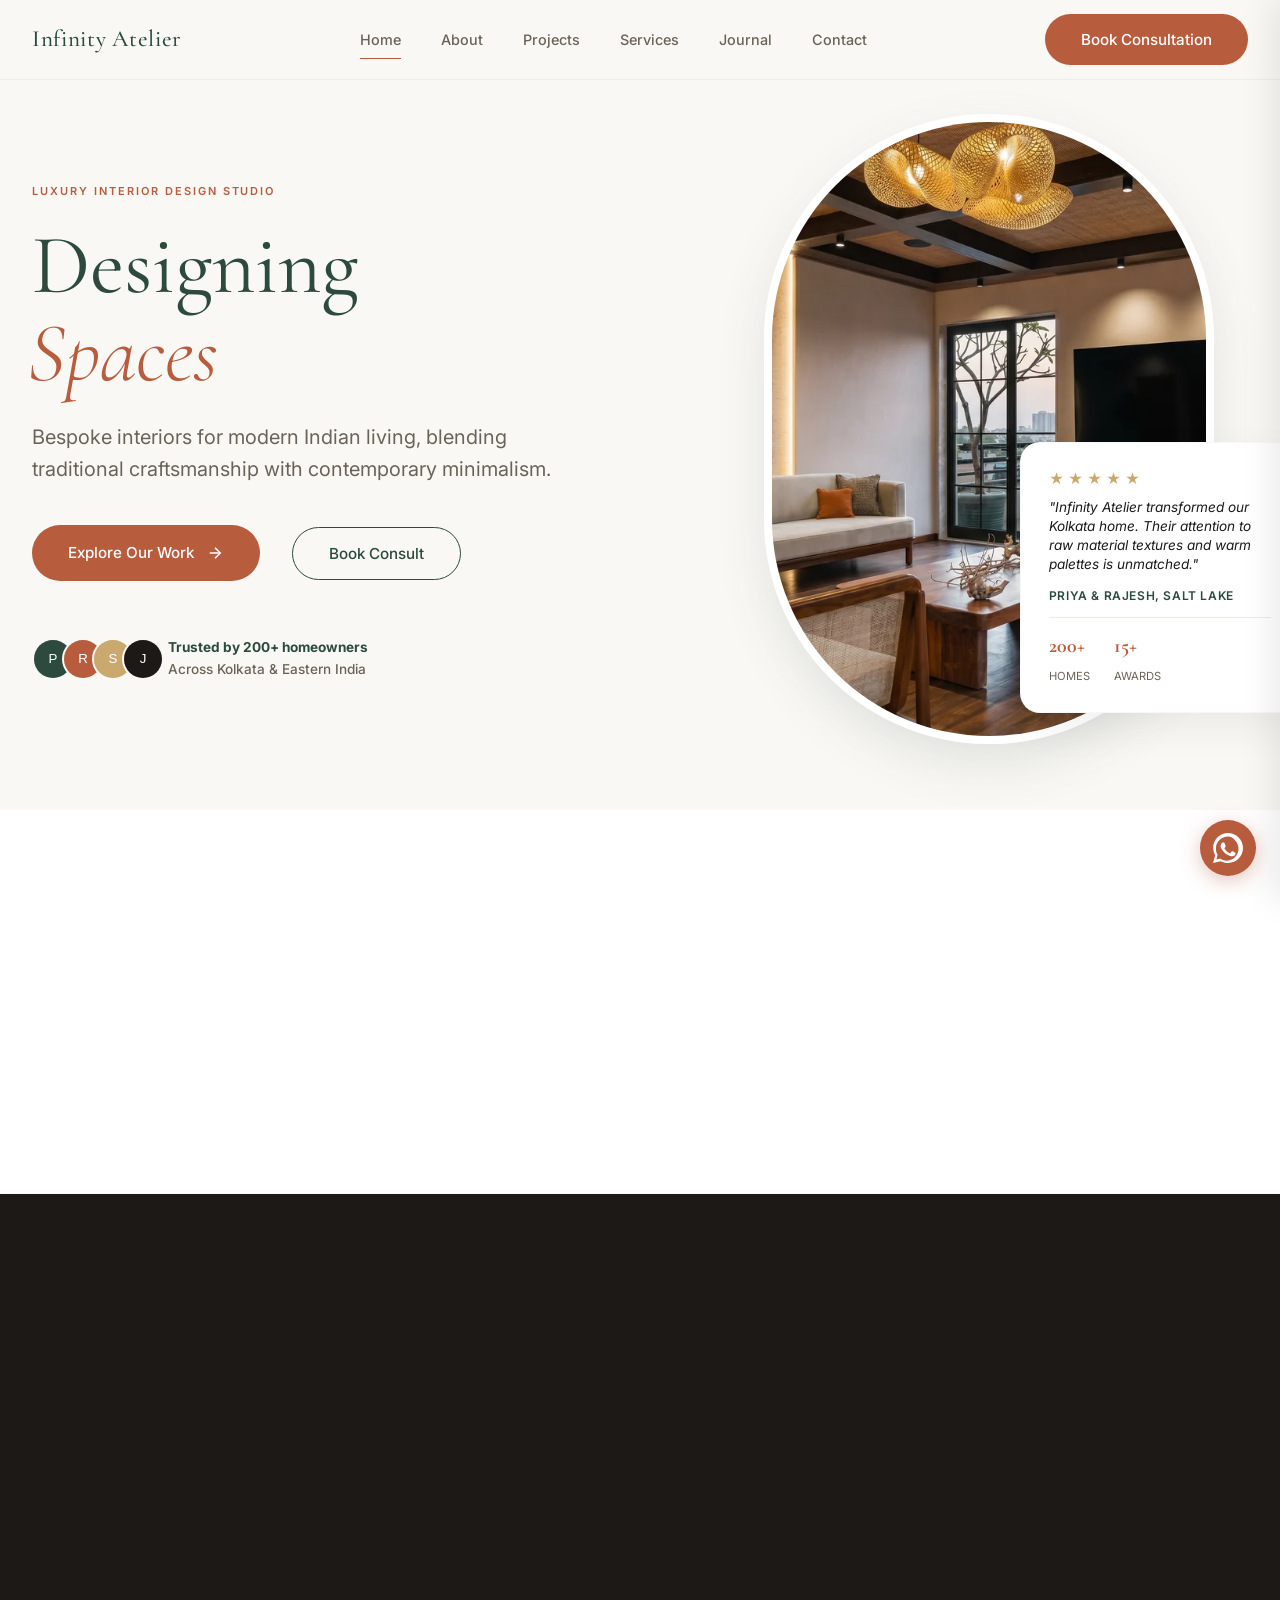
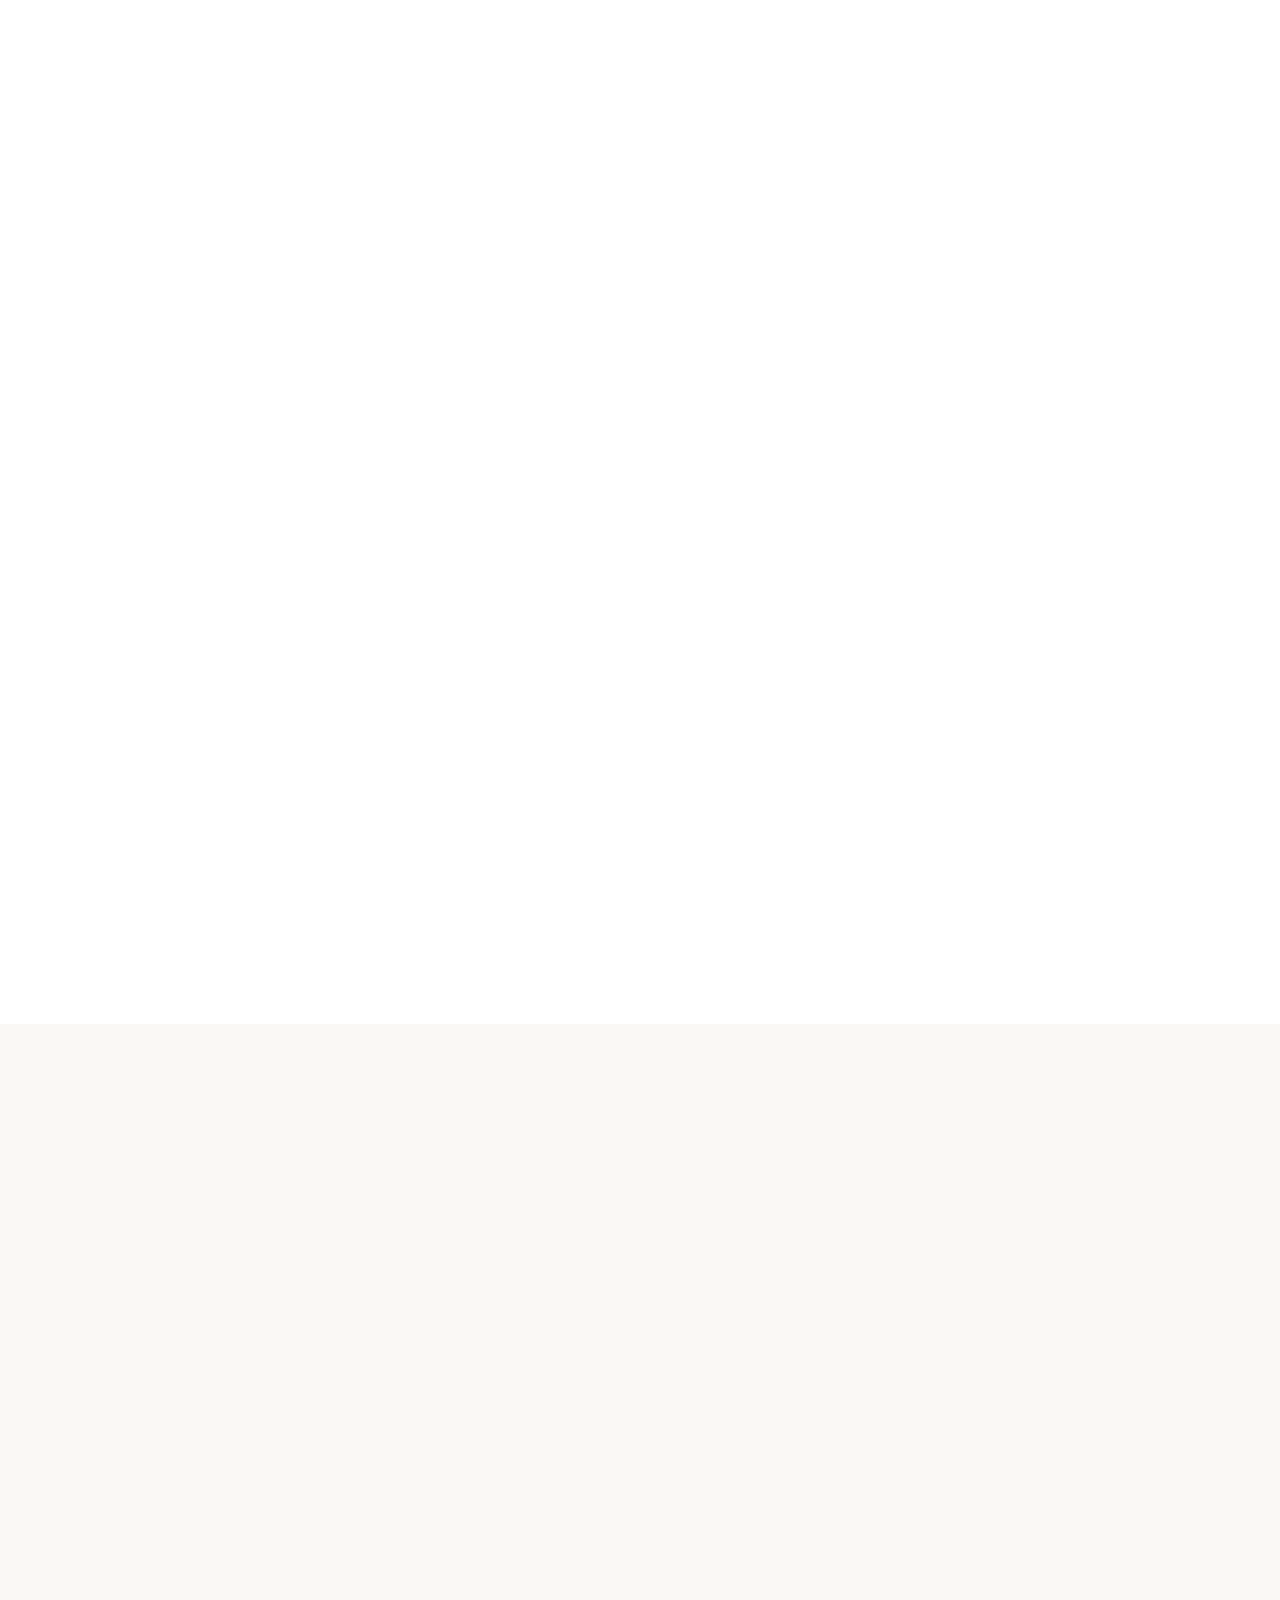
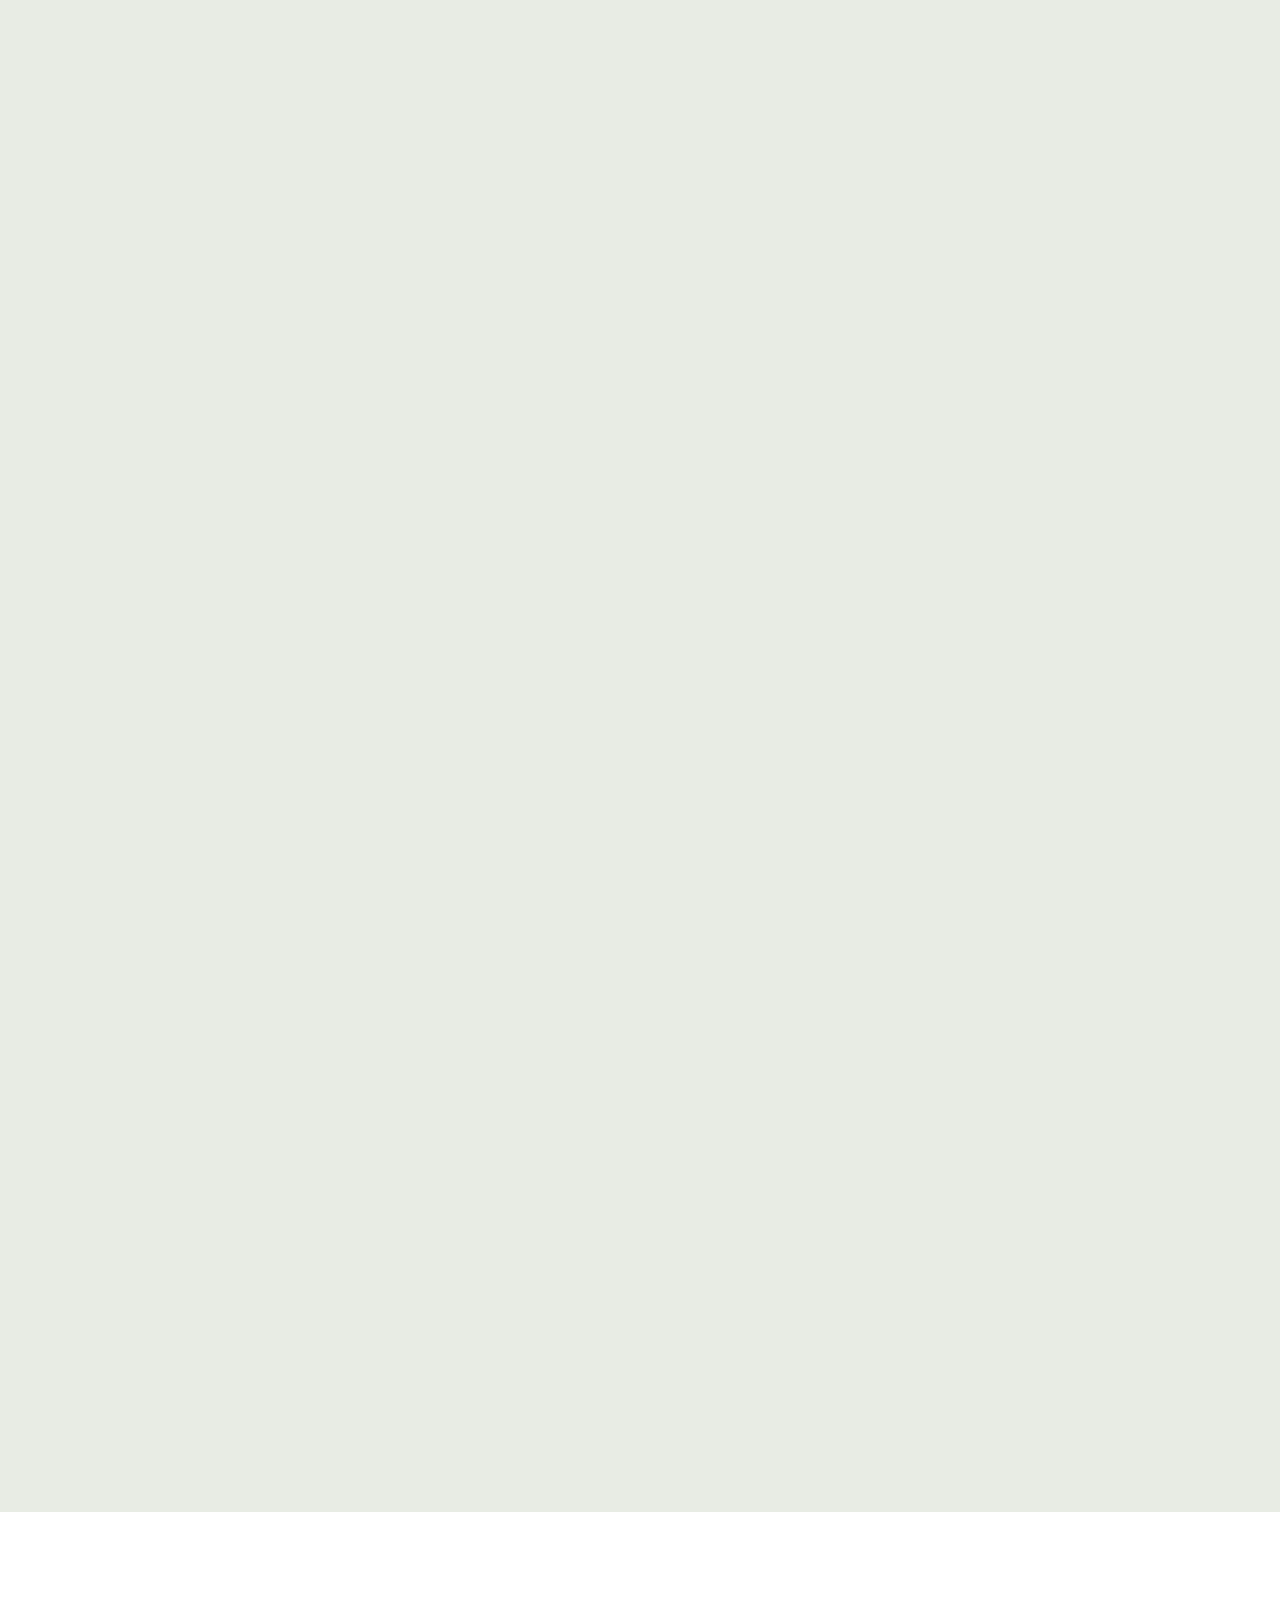
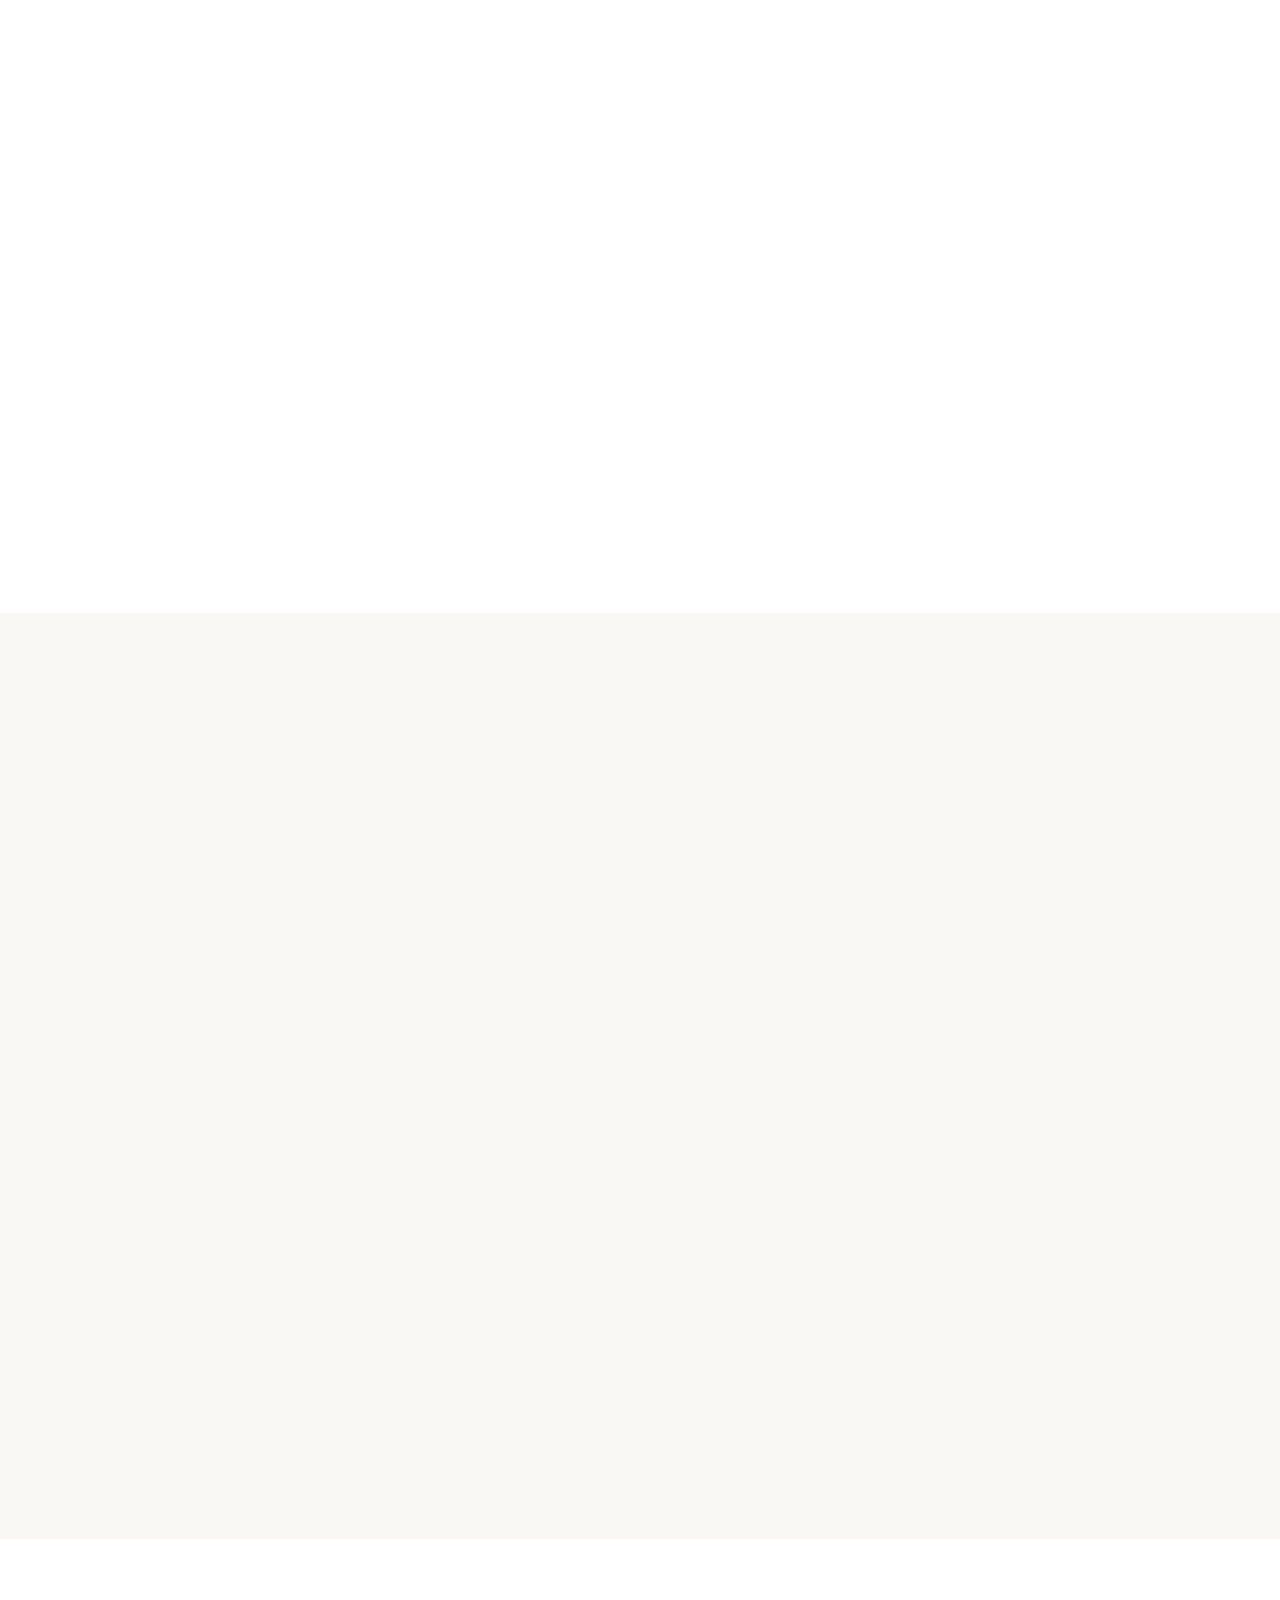
==== index.html @ 36e01342 "feat: premium layout updates, before-after concrete shell transition, 2x2 mobile timeline grid, mobi" ====
<!DOCTYPE html>
<html lang="en">
<head>
    <meta charset="UTF-8">
    <meta name="viewport" content="width=device-width, initial-scale=1.0">
    <title>Infinity Atelier | Luxury Interior Design Studio Kolkata</title>
    
    <!-- SEO Meta Tags -->
    <meta name="description" content="Infinity Atelier is a premium luxury interior design studio in Kolkata, India. Founded by Jyoti A Nahata. Featured in Architectural Digest and Elle Decor.">
    <meta name="keywords" content="Interior Design Kolkata, Luxury Interiors India, Jyoti A Nahata, Japandi Home, Bespoke Furniture, Architectural Digest India">
    <meta name="author" content="Infinity Atelier">
    
    <!-- Open Graph / Social Media -->
    <meta property="og:type" content="website">
    <meta property="og:title" content="Infinity Atelier | Luxury Interior Design Studio Kolkata">
    <meta property="og:description" content="Designing spaces that tell your story. Blending traditional Indian warmth with modern minimalism.">
    
    <!-- Favicon -->
    <link rel="icon" type="image/png" href="data:image/svg+xml,<svg xmlns=%22http://www.w3.org/2000/svg%22 viewBox=%220 0 100 100%22><text y=%22.9em%22 font-size=%2290%22 font-family=%22serif%22 fill=%22%232D4A3E%22>∞</text></svg>">
    
    <!-- Preconnect to Fonts CDN -->
    <link rel="preconnect" href="https://fonts.googleapis.com" crossorigin>
    <link rel="preconnect" href="https://fonts.gstatic.com" crossorigin>
    
    <!-- Preload critical Hero Image for Page Speed (FCP < 1.5s) -->
    <link rel="preload" href="assets/projects/modern-living/project_12_1200.webp" as="image" imagesrcset="assets/projects/modern-living/project_12_400.webp 400w, assets/projects/modern-living/project_12_800.webp 800w, assets/projects/modern-living/project_12_1200.webp 1200w" imagesizes="(max-width: 1024px) 100vw, 45vw">

    <!-- CSS Stylesheet -->
    <link rel="stylesheet" href="css/style.css">
</head>
<body>

    <!-- 1. NAVIGATION -->
    <header class="header" id="header">
        <div class="container">
            <a href="#" class="logo" id="logo-brand">Infinity Atelier</a>
            
            <nav class="nav-links" id="desktop-nav">
                <a href="#header" class="nav-link active">Home</a>
                <a href="#about" class="nav-link">About</a>
                <a href="#library" class="nav-link">Projects</a>
                <a href="#services" class="nav-link">Services</a>
                <a href="#journal" class="nav-link">Journal</a>
                <a href="#contact" class="nav-link">Contact</a>
            </nav>
            
            <div class="header-cta">
                <button class="btn btn-primary book-consultation-trigger" id="nav-btn-consult">Book Consultation</button>
                <div class="nav-toggle" id="nav-drawer-toggle" aria-label="Toggle Navigation">
                    <svg width="24" height="24" viewBox="0 0 24 24" fill="none" stroke="currentColor" stroke-width="2"><line x1="3" y1="12" x2="21" y2="12"></line><line x1="3" y1="6" x2="21" y2="6"></line><line x1="3" y1="18" x2="21" y2="18"></line></svg>
                </div>
            </div>
        </div>
    </header>

    <!-- Mobile Navigation Drawer -->
    <div class="mobile-drawer-overlay" id="mobile-overlay"></div>
    <div class="mobile-nav-drawer" id="mobile-drawer">
        <div class="mobile-drawer-close" id="mobile-drawer-close">
            <svg width="24" height="24" viewBox="0 0 24 24" fill="none" stroke="currentColor" stroke-width="2"><line x1="18" y1="6" x2="6" y2="18"></line><line x1="6" y1="6" x2="18" y2="18"></line></svg>
        </div>
        <nav class="mobile-nav-links">
            <a href="#header" class="mobile-nav-link active">Home</a>
            <a href="#about" class="mobile-nav-link">About</a>
            <a href="#library" class="mobile-nav-link">Projects</a>
            <a href="#services" class="mobile-nav-link">Services</a>
            <a href="#journal" class="mobile-nav-link">Journal</a>
            <a href="#contact" class="mobile-nav-link">Contact</a>
        </nav>
        <button class="btn btn-primary book-consultation-trigger" id="mobile-drawer-consult" style="margin-top: auto;">Book Consultation</button>
    </div>

    <!-- 2. HERO SECTION -->
    <section class="hero" id="hero">
        <div class="container">
            <div class="hero-left will-animate">
                <span class="section-label">LUXURY INTERIOR DESIGN STUDIO</span>
                <h1 class="hero-title" id="hero-main-title">
                    Designing <br>
                    <span class="italic-title">Spaces</span>
                </h1>
                <p class="hero-subtitle">Bespoke interiors for modern Indian living, blending traditional craftsmanship with contemporary minimalism.</p>
                <div class="hero-actions">
                    <a href="#library" class="btn btn-primary" id="hero-cta-explore">
                        Explore Our Work
                        <svg width="18" height="18" viewBox="0 0 24 24" fill="none" stroke="currentColor" stroke-width="2"><line x1="5" y1="12" x2="19" y2="12"></line><polyline points="12 5 19 12 12 19"></polyline></svg>
                    </a>
                    <button class="btn btn-secondary book-consultation-trigger" id="hero-cta-consult">Book Consult</button>
                </div>
                <div class="hero-trust">
                    <div class="trust-avatars">
                        <div class="trust-avatar"><img src="data:image/svg+xml,<svg xmlns=%22http://www.w3.org/2000/svg%22 width=%2240%22 height=%2240%22><rect width=%22100%25%22 height=%22100%25%22 fill=%22%232D4A3E%22/><text x=%2250%25%22 y=%2250%25%22 font-family=%22sans-serif%22 font-size=%2214%22 fill=%22white%22 dominant-baseline=%22middle%22 text-anchor=%22middle%22>P</text></svg>" alt="Client Avatar 1"></div>
                        <div class="trust-avatar"><img src="data:image/svg+xml,<svg xmlns=%22http://www.w3.org/2000/svg%22 width=%2240%22 height=%2240%22><rect width=%22100%25%22 height=%22100%25%22 fill=%22%23B85C3E%22/><text x=%2250%25%22 y=%2250%25%22 font-family=%22sans-serif%22 font-size=%2214%22 fill=%22white%22 dominant-baseline=%22middle%22 text-anchor=%22middle%22>R</text></svg>" alt="Client Avatar 2"></div>
                        <div class="trust-avatar"><img src="data:image/svg+xml,<svg xmlns=%22http://www.w3.org/2000/svg%22 width=%2240%22 height=%2240%22><rect width=%22100%25%22 height=%22100%25%22 fill=%22%23C9A96E%22/><text x=%2250%25%22 y=%2250%25%22 font-family=%22sans-serif%22 font-size=%2214%22 fill=%22white%22 dominant-baseline=%22middle%22 text-anchor=%22middle%22>S</text></svg>" alt="Client Avatar 3"></div>
                        <div class="trust-avatar"><img src="data:image/svg+xml,<svg xmlns=%22http://www.w3.org/2000/svg%22 width=%2240%22 height=%2240%22><rect width=%22100%25%22 height=%22100%25%22 fill=%22%231C1917%22/><text x=%2250%25%22 y=%2250%25%22 font-family=%22sans-serif%22 font-size=%2214%22 fill=%22white%22 dominant-baseline=%22middle%22 text-anchor=%22middle%22>J</text></svg>" alt="Client Avatar 4"></div>
                    </div>
                    <div class="trust-text">
                        <strong>Trusted by 200+ homeowners</strong>
                        <span>Across Kolkata & Eastern India</span>
                    </div>
                </div>
            </div>
            
            <div class="hero-right will-animate delay-2">
                <div class="hero-image-wrapper">
                    <!-- Preloaded optimized main image of project 12 -->
                    <img src="assets/projects/modern-living/project_12_1200.webp" 
                         srcset="assets/projects/modern-living/project_12_400.webp 400w, assets/projects/modern-living/project_12_800.webp 800w, assets/projects/modern-living/project_12_1200.webp 1200w" 
                         sizes="(max-width: 1024px) 100vw, 45vw"
                         alt="Infinity Atelier Warm Terracotta Living Room Lounge Design">
                </div>
                
                <!-- Floating Testimonial Card -->
                <div class="hero-float-card">
                    <div class="float-rating">★ ★ ★ ★ ★</div>
                    <p class="float-quote">"Infinity Atelier transformed our Kolkata home. Their attention to raw material textures and warm palettes is unmatched."</p>
                    <div class="float-client">Priya & Rajesh, Salt Lake</div>
                    <div class="float-stats">
                        <div class="float-stat-item">
                            <strong>200+</strong>
                            <span>Homes</span>
                        </div>
                        <div class="float-stat-item">
                            <strong>15+</strong>
                            <span>Awards</span>
                        </div>
                    </div>
                </div>
            </div>
        </div>
    </section>

    <!-- 3. FEATURED IN LOGO BAR -->
    <section class="featured-bar content-lazy-load" id="featured-bar">
        <div class="container will-animate">
            <span class="featured-text">As Featured In</span>
            <div class="featured-logos">
                <div class="featured-logo" id="logo-ad">Architectural <span class="serif-bold">Digest</span> India</div>
                <div class="featured-logo" id="logo-elle">ELLE <span class="serif-bold">Decor</span></div>
                <div class="featured-logo" id="logo-good">GoodHomes <span class="serif-bold">India</span></div>
            </div>
        </div>
    </section>

    <!-- 4. STATS BAND (Dark Section) -->
    <section class="stats-band content-lazy-load" id="stats">
        <div class="container">
            <div class="stats-grid">
                <div class="stat-item will-animate">
                    <div class="stat-number" data-target="200" data-suffix="+">0</div>
                    <div class="stat-label">Projects Completed</div>
                </div>
                <div class="stat-item will-animate delay-1">
                    <div class="stat-number" data-target="8" data-suffix="+">0</div>
                    <div class="stat-label">Years of Craft</div>
                </div>
                <div class="stat-item will-animate delay-2">
                    <div class="stat-number" data-target="100" data-suffix="%">0</div>
                    <div class="stat-label">Client Satisfaction</div>
                </div>
                <div class="stat-item will-animate delay-3">
                    <div class="stat-number" data-target="15" data-suffix="+">0</div>
                    <div class="stat-label">Design Awards</div>
                </div>
            </div>
            <div class="stats-script">Let's create something beautiful</div>
        </div>
    </section>

    <!-- 5. ABOUT SECTION -->
    <section class="about content-lazy-load" id="about">
        <div class="container">
            <div class="about-left will-animate">
                <span class="section-label">ABOUT THE STUDIO</span>
                <h2 class="about-title">Where Indian Craftsmanship Meets Modern Design</h2>
                <div class="about-body">
                    <p>Founded by lead designer <strong>Jyoti A Nahata</strong> in Kolkata, <strong>Infinity Atelier</strong> is an editorial-class luxury interior design studio. We cultivate warm, modern environments that prioritize bespoke detail, tactile material palettes, and architectural order.</p>
                    <p>Recognized by <em>Architectural Digest India</em> and <em>Elle Decor</em>, our philosophy is anchored in collaborating with traditional Indian artisans to integrate custom masonry, woven cane details, and tailored timber joinery into minimal contemporary envelopes.</p>
                </div>
                <button class="btn btn-secondary book-consultation-trigger" style="margin-top: 1.5rem;" id="about-cta-story">Discover Our Story</button>
            </div>
            <div class="about-right will-animate delay-2">
                <div class="about-img-wrapper">
                    <!-- Photo of founder/work area - using project_15 desk -->
                    <img class="lazy" src="[data-uri]"
                         data-src="assets/projects/modern-living/project_15_800.webp"
                         data-srcset="assets/projects/modern-living/project_15_400.webp 400w, assets/projects/modern-living/project_15_800.webp 800w"
                         sizes="(max-width: 640px) 100vw, 440px"
                         alt="Founder Jyoti A Nahata Creative Studio Workspace Desk Setup" loading="lazy">
                </div>
            </div>
        </div>
    </section>

    <!-- 6. SERVICES SECTION -->
    <section class="services content-lazy-load" id="services">
        <div class="container">
            <div style="text-align: center; margin-bottom: 4rem;">
                <span class="section-label">WHAT WE DO</span>
                <h2 class="section-title">Services Tailored to Your Space</h2>
            </div>
            
            <div class="services-grid">
                <!-- Service 1 -->
                <div class="service-card will-animate">
                    <div class="service-icon">
                        <svg viewBox="0 0 24 24"><path d="M3 9l9-7 9 7v11a2 2 0 0 1-2 2H5a2 2 0 0 1-2-2z"></path><polyline points="9 22 9 12 15 12 15 22"></polyline></svg>
                    </div>
                    <h3>Residential Interiors</h3>
                    <p>Bespoke home designs built around your family's narratives. From luxury apartments to grand heritage estates, we deliver custom living layouts, storage, and material integration.</p>
                </div>
                
                <!-- Service 2 -->
                <div class="service-card will-animate delay-1">
                    <div class="service-icon">
                        <svg viewBox="0 0 24 24"><rect x="2" y="7" width="20" height="14" rx="2" ry="2"></rect><path d="M16 21V5a2 2 0 0 0-2-2h-4a2 2 0 0 0-2 2v16"></path></svg>
                    </div>
                    <h3>Commercial Spaces</h3>
                    <p>Elevating corporate offices, boutique retail outlets, and hospitality hotspots with spatial efficiency and striking corporate identity branding that drives traffic and encourages productivity.</p>
                </div>
                
                <!-- Service 3 -->
                <div class="service-card will-animate">
                    <div class="service-icon">
                        <svg viewBox="0 0 24 24"><path d="M20 21v-2a4 4 0 0 0-4-4H8a4 4 0 0 0-4 4v2"></path><circle cx="12" cy="7" r="4"></circle></svg>
                    </div>
                    <h3>Furniture Design</h3>
                    <p>Custom standalone pieces designed in-house and built by master woodworkers in India. Utilizing exotic hardwoods, cast metals, marble inlays, and customized woven structures.</p>
                </div>
                
                <!-- Service 4 -->
                <div class="service-card will-animate delay-1">
                    <div class="service-icon">
                        <svg viewBox="0 0 24 24"><circle cx="12" cy="12" r="10"></circle><polyline points="12 6 12 12 16 14"></polyline></svg>
                    </div>
                    <h3>Project Management</h3>
                    <p>Seamless execution and end-to-end site oversight. We coordinate with engineers, lighting technicians, carpenters, and material vendors to bring blueprints to life with absolute precision.</p>
                </div>
            </div>
        </div>
    </section>

    <!-- 7. SCROLLABLE LIBRARY (The Star Section) -->
    <section class="library content-lazy-load" id="library">
        <div class="container">
            <div class="library-header">
                <div>
                    <span class="section-label">OUR WORK</span>
                    <h2 class="section-title">Spaces <span class="highlight">We've Designed</span></h2>
                    <p class="section-subtitle">Thoughtfully crafted interiors for modern Indian living.</p>
                </div>
            </div>
            
            <!-- CAROUSEL 1: MODERN LIVING -->
            <div class="carousel-container" id="carousel-modern-living">
                <div class="carousel-title-band">
                    <h3>Modern Living</h3>
                    <div class="carousel-line"></div>
                    <div class="library-nav">
                        <button class="carousel-btn prev-btn" aria-label="Scroll Left"><svg viewBox="0 0 24 24"><polyline points="15 18 9 12 15 6"></polyline></svg></button>
                        <button class="carousel-btn next-btn" aria-label="Scroll Right"><svg viewBox="0 0 24 24"><polyline points="9 18 15 12 9 6"></polyline></svg></button>
                    </div>
                </div>
                
                <div class="carousel-track">
                    <!-- Project 3 -->
                    <div class="carousel-card aspect-3-4">
                        <div class="carousel-img-wrapper blur-load" style="background-image: url('[data-uri]');">
                            <img src="assets/projects/modern-living/project_3_800.webp" 
                                 srcset="assets/projects/modern-living/project_3_400.webp 400w, assets/projects/modern-living/project_3_800.webp 800w, assets/projects/modern-living/project_3_1200.webp 1200w" 
                                 sizes="(max-width: 640px) 85vw, (max-width: 1024px) 45vw, 30vw"
                                 alt="Japandi Study Nook" loading="eager">
                        </div>
                        <div class="carousel-gradient"></div>
                        <div class="carousel-card-content">
                            <div class="card-icon"><svg viewBox="0 0 24 24"><path d="M12 20h9"></path><path d="M16.5 3.5a2.121 2.121 0 0 1 3 3L7 19l-4 1 1-4L16.5 3.5z"></path></svg></div>
                            <h4>Japandi Study</h4>
                            <p>An intimate reading corner emphasizing organic curves and wood.</p>
                            <a href="portfolio.html?project=3" class="view-project-link">View Project &rarr;</a>
                        </div>
                    </div>
                    
                    <!-- Project 4 -->
                    <div class="carousel-card aspect-3-4">
                        <div class="carousel-img-wrapper blur-load" style="background-image: url('[data-uri]');">
                            <img src="assets/projects/modern-living/project_4_800.webp" 
                                 srcset="assets/projects/modern-living/project_4_400.webp 400w, assets/projects/modern-living/project_4_800.webp 800w, assets/projects/modern-living/project_4_1200.webp 1200w" 
                                 sizes="(max-width: 640px) 85vw, (max-width: 1024px) 45vw, 30vw"
                                 alt="Modern Indian Living Room" loading="eager">
                        </div>
                        <div class="carousel-gradient"></div>
                        <div class="carousel-card-content">
                            <div class="card-icon"><svg viewBox="0 0 24 24"><path d="M3 9l9-7 9 7v11a2 2 0 0 1-2 2H5a2 2 0 0 1-2-2z"></path></svg></div>
                            <h4>Modern Indian Living</h4>
                            <p>An expansive room celebrating textured stone and leather.</p>
                            <a href="portfolio.html?project=4" class="view-project-link">View Project &rarr;</a>
                        </div>
                    </div>
                    
                    <!-- Project 5 -->
                    <div class="carousel-card aspect-3-4">
                        <div class="carousel-img-wrapper blur-load" style="background-image: url('[data-uri]');">
                            <img src="assets/projects/modern-living/project_5_800.webp" 
                                 srcset="assets/projects/modern-living/project_5_400.webp 400w, assets/projects/modern-living/project_5_800.webp 800w, assets/projects/modern-living/project_5_1200.webp 1200w" 
                                 sizes="(max-width: 640px) 85vw, (max-width: 1024px) 45vw, 30vw"
                                 alt="Editorial Living Room" loading="eager">
                        </div>
                        <div class="carousel-gradient"></div>
                        <div class="carousel-card-content">
                            <div class="card-icon"><svg viewBox="0 0 24 24"><path d="M3 9l9-7 9 7v11a2 2 0 0 1-2 2H5a2 2 0 0 1-2-2z"></path></svg></div>
                            <h4>Editorial Salon</h4>
                            <p>Rich velvet furniture paired with minimalist stone accents.</p>
                            <a href="portfolio.html?project=5" class="view-project-link">View Project &rarr;</a>
                        </div>
                    </div>

                    <!-- Project 11 -->
                    <div class="carousel-card aspect-3-4">
                        <div class="carousel-img-wrapper blur-load" style="background-image: url('[data-uri]');">
                            <img class="lazy" src="[data-uri]" 
                                 data-src="assets/projects/modern-living/project_11_800.webp" 
                                 data-srcset="assets/projects/modern-living/project_11_400.webp 400w, assets/projects/modern-living/project_11_800.webp 800w, assets/projects/modern-living/project_11_1200.webp 1200w" 
                                 sizes="(max-width: 640px) 85vw, (max-width: 1024px) 45vw, 30vw"
                                 alt="Sculptural Plaster Foyer Nook" loading="lazy">
                        </div>
                        <div class="carousel-gradient"></div>
                        <div class="carousel-card-content">
                            <div class="card-icon"><svg viewBox="0 0 24 24"><path d="M12 22s8-4 8-10V5l-8-3-8 3v7c0 6 8 10 8 10z"></path></svg></div>
                            <h4>Sculptural Foyer</h4>
                            <p>Architectural plaster arches and solid oak details.</p>
                            <a href="portfolio.html?project=11" class="view-project-link">View Project &rarr;</a>
                        </div>
                    </div>

                    <!-- Project 12 -->
                    <div class="carousel-card aspect-3-4">
                        <div class="carousel-img-wrapper blur-load" style="background-image: url('[data-uri]');">
                            <img class="lazy" src="[data-uri]" 
                                 data-src="assets/projects/modern-living/project_12_800.webp" 
                                 data-srcset="assets/projects/modern-living/project_12_400.webp 400w, assets/projects/modern-living/project_12_800.webp 800w, assets/projects/modern-living/project_12_1200.webp 1200w" 
                                 sizes="(max-width: 640px) 85vw, (max-width: 1024px) 45vw, 30vw"
                                 alt="Warm Terracotta Lounge Living Room" loading="lazy">
                        </div>
                        <div class="carousel-gradient"></div>
                        <div class="carousel-card-content">
                            <div class="card-icon"><svg viewBox="0 0 24 24"><path d="M3 9l9-7 9 7v11a2 2 0 0 1-2 2H5a2 2 0 0 1-2-2z"></path></svg></div>
                            <h4>Terracotta Lounge</h4>
                            <p>Handwoven cane details meeting terracotta accents.</p>
                            <a href="portfolio.html?project=12" class="view-project-link">View Project &rarr;</a>
                        </div>
                    </div>

                    <!-- Project 14 -->
                    <div class="carousel-card aspect-3-4">
                        <div class="carousel-img-wrapper blur-load" style="background-image: url('[data-uri]');">
                            <img class="lazy" src="[data-uri]" 
                                 data-src="assets/projects/modern-living/project_14_800.webp" 
                                 data-srcset="assets/projects/modern-living/project_14_400.webp 400w, assets/projects/modern-living/project_14_800.webp 800w, assets/projects/modern-living/project_14_1200.webp 1200w" 
                                 sizes="(max-width: 640px) 85vw, (max-width: 1024px) 45vw, 30vw"
                                 alt="Japandi Master Suite Bedroom" loading="lazy">
                        </div>
                        <div class="carousel-gradient"></div>
                        <div class="carousel-card-content">
                            <div class="card-icon"><svg viewBox="0 0 24 24"><path d="M3 9l9-7 9 7v11a2 2 0 0 1-2 2H5a2 2 0 0 1-2-2z"></path></svg></div>
                            <h4>Japandi Master Suite</h4>
                            <p>Fluted oak panels and serene linen textures.</p>
                            <a href="portfolio.html?project=14" class="view-project-link">View Project &rarr;</a>
                        </div>
                    </div>

                    <!-- Project 15 -->
                    <div class="carousel-card aspect-3-4">
                        <div class="carousel-img-wrapper blur-load" style="background-image: url('[data-uri]');">
                            <img class="lazy" src="[data-uri]" 
                                 data-src="assets/projects/modern-living/project_15_800.webp" 
                                 data-srcset="assets/projects/modern-living/project_15_400.webp 400w, assets/projects/modern-living/project_15_800.webp 800w, assets/projects/modern-living/project_15_1200.webp 1200w" 
                                 sizes="(max-width: 640px) 85vw, (max-width: 1024px) 45vw, 30vw"
                                 alt="Artisan Study Desk Wood" loading="lazy">
                        </div>
                        <div class="carousel-gradient"></div>
                        <div class="carousel-card-content">
                            <div class="card-icon"><svg viewBox="0 0 24 24"><path d="M12 20h9"></path><path d="M16.5 3.5a2.121 2.121 0 0 1 3 3L7 19l-4 1 1-4L16.5 3.5z"></path></svg></div>
                            <h4>Artisan Desk</h4>
                            <p>A quiet ash-wood workspace lined in soft sage green.</p>
                            <a href="portfolio.html?project=15" class="view-project-link">View Project &rarr;</a>
                        </div>
                    </div>

                    <!-- Project 17 -->
                    <div class="carousel-card aspect-3-4">
                        <div class="carousel-img-wrapper blur-load" style="background-image: url('[data-uri]');">
                            <img class="lazy" src="[data-uri]" 
                                 data-src="assets/projects/modern-living/project_17_800.webp" 
                                 data-srcset="assets/projects/modern-living/project_17_400.webp 400w, assets/projects/modern-living/project_17_800.webp 800w, assets/projects/modern-living/project_17_1200.webp 1200w" 
                                 sizes="(max-width: 640px) 85vw, (max-width: 1024px) 45vw, 30vw"
                                 alt="The Atelier Salon Living Room Design" loading="lazy">
                        </div>
                        <div class="carousel-gradient"></div>
                        <div class="carousel-card-content">
                            <div class="card-icon"><svg viewBox="0 0 24 24"><path d="M3 9l9-7 9 7v11a2 2 0 0 1-2 2H5a2 2 0 0 1-2-2z"></path></svg></div>
                            <h4>Atelier Salon</h4>
                            <p>Charcoal plaster backdrops framing editorial seating layouts.</p>
                            <a href="portfolio.html?project=17" class="view-project-link">View Project &rarr;</a>
                        </div>
                    </div>
                </div>
                
                <div class="carousel-dots"></div>
            </div>

            <!-- CAROUSEL 2: INTIMATE SPACES -->
            <div class="carousel-container" id="carousel-intimate-spaces">
                <div class="carousel-title-band">
                    <h3>Intimate Spaces</h3>
                    <div class="carousel-line"></div>
                    <div class="library-nav">
                        <button class="carousel-btn prev-btn" aria-label="Scroll Left"><svg viewBox="0 0 24 24"><polyline points="15 18 9 12 15 6"></polyline></svg></button>
                        <button class="carousel-btn next-btn" aria-label="Scroll Right"><svg viewBox="0 0 24 24"><polyline points="9 18 15 12 9 6"></polyline></svg></button>
                    </div>
                </div>
                
                <div class="carousel-track">
                    <!-- Project 1 -->
                    <div class="carousel-card aspect-3-4">
                        <div class="carousel-img-wrapper blur-load" style="background-image: url('[data-uri]');">
                            <img src="assets/projects/intimate-spaces/project_1_800.webp" 
                                 srcset="assets/projects/intimate-spaces/project_1_400.webp 400w, assets/projects/intimate-spaces/project_1_800.webp 800w, assets/projects/intimate-spaces/project_1_1200.webp 1200w" 
                                 sizes="(max-width: 640px) 85vw, (max-width: 1024px) 45vw, 30vw"
                                 alt="Minimalist Kitchen Design" loading="eager">
                        </div>
                        <div class="carousel-gradient"></div>
                        <div class="carousel-card-content">
                            <div class="card-icon"><svg viewBox="0 0 24 24"><ellipse cx="12" cy="5" rx="9" ry="3"></ellipse><path d="M3 5v14c0 1.66 4 3 9 3s9-1.34 9-3V5"></path></svg></div>
                            <h4>Minimalist Kitchen</h4>
                            <p>Integrated wood grain cabinets and marble island counters.</p>
                            <a href="portfolio.html?project=1" class="view-project-link">View Project &rarr;</a>
                        </div>
                    </div>
                    
                    <!-- Project 2 -->
                    <div class="carousel-card aspect-3-4">
                        <div class="carousel-img-wrapper blur-load" style="background-image: url('[data-uri]');">
                            <img src="assets/projects/intimate-spaces/project_2_800.webp" 
                                 srcset="assets/projects/intimate-spaces/project_2_400.webp 400w, assets/projects/intimate-spaces/project_2_800.webp 800w, assets/projects/intimate-spaces/project_2_1200.webp 1200w" 
                                 sizes="(max-width: 640px) 85vw, (max-width: 1024px) 45vw, 30vw"
                                 alt="Transitional Wood Kitchen" loading="eager">
                        </div>
                        <div class="carousel-gradient"></div>
                        <div class="carousel-card-content">
                            <div class="card-icon"><svg viewBox="0 0 24 24"><ellipse cx="12" cy="5" rx="9" ry="3"></ellipse><path d="M3 5v14c0 1.66 4 3 9 3s9-1.34 9-3V5"></path></svg></div>
                            <h4>Transitional Kitchen</h4>
                            <p>Polished natural marble meeting warm oak cabinetry.</p>
                            <a href="portfolio.html?project=2" class="view-project-link">View Project &rarr;</a>
                        </div>
                    </div>
                    
                    <!-- Project 8 -->
                    <div class="carousel-card aspect-3-4">
                        <div class="carousel-img-wrapper blur-load" style="background-image: url('[data-uri]');">
                            <img src="assets/projects/intimate-spaces/project_8_800.webp" 
                                 srcset="assets/projects/intimate-spaces/project_8_400.webp 400w, assets/projects/intimate-spaces/project_8_800.webp 800w, assets/projects/intimate-spaces/project_8_1200.webp 1200w" 
                                 sizes="(max-width: 640px) 85vw, (max-width: 1024px) 45vw, 30vw"
                                 alt="Palatial Master Marble Bathroom" loading="eager">
                        </div>
                        <div class="carousel-gradient"></div>
                        <div class="carousel-card-content">
                            <div class="card-icon"><svg viewBox="0 0 24 24"><path d="M2 22h20"></path><path d="M5 22V4a2 2 0 0 1 2-2h10a2 2 0 0 1 2 2v18"></path></svg></div>
                            <h4>Palatial Master Bath</h4>
                            <p>Bookmatched marble cladding and custom brass wash basins.</p>
                            <a href="portfolio.html?project=8" class="view-project-link">View Project &rarr;</a>
                        </div>
                    </div>

                    <!-- Project 9 -->
                    <div class="carousel-card aspect-3-4">
                        <div class="carousel-img-wrapper blur-load" style="background-image: url('[data-uri]');">
                            <img class="lazy" src="[data-uri]" 
                                 data-src="assets/projects/intimate-spaces/project_9_800.webp" 
                                 data-srcset="assets/projects/intimate-spaces/project_9_400.webp 400w, assets/projects/intimate-spaces/project_9_800.webp 800w, assets/projects/intimate-spaces/project_9_1200.webp 1200w" 
                                 sizes="(max-width: 640px) 85vw, (max-width: 1024px) 45vw, 30vw"
                                 alt="Luxury Marble Powder Room Bath" loading="lazy">
                        </div>
                        <div class="carousel-gradient"></div>
                        <div class="carousel-card-content">
                            <div class="card-icon"><svg viewBox="0 0 24 24"><path d="M2 22h20"></path><path d="M5 22V4a2 2 0 0 1 2-2h10a2 2 0 0 1 2 2v18"></path></svg></div>
                            <h4>Luxury Powder Room</h4>
                            <p>Monolithic dark marble stone cuts with backlit illumination.</p>
                            <a href="portfolio.html?project=9" class="view-project-link">View Project &rarr;</a>
                        </div>
                    </div>

                    <!-- Project 10 -->
                    <div class="carousel-card aspect-3-4">
                        <div class="carousel-img-wrapper blur-load" style="background-image: url('[data-uri]');">
                            <img class="lazy" src="[data-uri]" 
                                 data-src="assets/projects/intimate-spaces/project_10_800.webp" 
                                 data-srcset="assets/projects/intimate-spaces/project_10_400.webp 400w, assets/projects/intimate-spaces/project_10_800.webp 800w, assets/projects/intimate-spaces/project_10_1200.webp 1200w" 
                                 sizes="(max-width: 640px) 85vw, (max-width: 1024px) 45vw, 30vw"
                                 alt="Crafted Dining Bar detail" loading="lazy">
                        </div>
                        <div class="carousel-gradient"></div>
                        <div class="carousel-card-content">
                            <div class="card-icon"><svg viewBox="0 0 24 24"><polygon points="12 2 2 7 12 12 22 7 12 2"></polygon><polyline points="2 17 12 22 22 17"></polyline><polyline points="2 12 12 17 22 12"></polyline></svg></div>
                            <h4>Crafted Dining Bar</h4>
                            <p>Meticulously customized burgundy cabinet work and mesh inserts.</p>
                            <a href="portfolio.html?project=10" class="view-project-link">View Project &rarr;</a>
                        </div>
                    </div>

                    <!-- Project 16 -->
                    <div class="carousel-card aspect-3-4">
                        <div class="carousel-img-wrapper blur-load" style="background-image: url('[data-uri]');">
                            <img class="lazy" src="[data-uri]" 
                                 data-src="assets/projects/intimate-spaces/project_16_800.webp" 
                                 data-srcset="assets/projects/intimate-spaces/project_16_400.webp 400w, assets/projects/intimate-spaces/project_16_800.webp 800w, assets/projects/intimate-spaces/project_16_1200.webp 1200w" 
                                 sizes="(max-width: 640px) 85vw, (max-width: 1024px) 45vw, 30vw"
                                 alt="The Butler Pantry Cabinet Detail" loading="lazy">
                        </div>
                        <div class="carousel-gradient"></div>
                        <div class="carousel-card-content">
                            <div class="card-icon"><svg viewBox="0 0 24 24"><polygon points="12 2 2 7 12 12 22 7 12 2"></polygon><polyline points="2 17 12 22 22 17"></polyline><polyline points="2 12 12 17 22 12"></polyline></svg></div>
                            <h4>Butler's Pantry Bar</h4>
                            <p>Sage timber millwork with antique brass detailing inserts.</p>
                            <a href="portfolio.html?project=16" class="view-project-link">View Project &rarr;</a>
                        </div>
                    </div>

                    <!-- Project 18 -->
                    <div class="carousel-card aspect-3-4">
                        <div class="carousel-img-wrapper blur-load" style="background-image: url('[data-uri]');">
                            <img class="lazy" src="[data-uri]" 
                                 data-src="assets/projects/intimate-spaces/project_18_800.webp" 
                                 data-srcset="assets/projects/intimate-spaces/project_18_400.webp 400w, assets/projects/intimate-spaces/project_18_800.webp 800w, assets/projects/intimate-spaces/project_18_1200.webp 1200w" 
                                 sizes="(max-width: 640px) 85vw, (max-width: 1024px) 45vw, 30vw"
                                 alt="Travertine Sanctuary Bathroom Minimalist" loading="lazy">
                        </div>
                        <div class="carousel-gradient"></div>
                        <div class="carousel-card-content">
                            <div class="card-icon"><svg viewBox="0 0 24 24"><path d="M2 22h20"></path><path d="M5 22V4a2 2 0 0 1 2-2h10a2 2 0 0 1 2 2v18"></path></svg></div>
                            <h4>Travertine Sanctuary</h4>
                            <p>Honed warm stone surfaces contrasting sleek black hardware.</p>
                            <a href="portfolio.html?project=18" class="view-project-link">View Project &rarr;</a>
                        </div>
                    </div>
                </div>
                
                <div class="carousel-dots"></div>
            </div>

            <!-- Scroll Hint Animation -->
            <div class="scroll-hint-wrapper">
                <div class="scroll-hint-mouse">
                    <div class="scroll-hint-wheel"></div>
                </div>
                <span>Scroll to explore more spaces</span>
            </div>

            <!-- View All Projects Button -->
            <div class="library-footer">
                <a href="portfolio.html" class="btn btn-secondary" id="view-all-projects-btn">View All Projects</a>
            </div>
        </div>
    </section>

    <!-- 8. FEATURED PROJECT (Deep Dive - Yutori Japandi Home) -->
    <section class="deep-dive content-lazy-load" id="deep-dive">
        <div class="container">
            <div class="deep-dive-header will-animate">
                <span class="section-label">FEATURED PROJECT</span>
                <h2 class="section-title">Yutori — <span class="highlight">A Japandi Home in Kolkata</span></h2>
                <p class="section-subtitle" style="margin-left: auto; margin-right: auto;">A spatial study on slow-living. Adapting minimalist Japanese principles for modern Indian living.</p>
            </div>

            <!-- Before/After Slider Container -->
            <div class="slider-container will-animate">
                <!-- After Image (Clean Japandi Bedroom Setup) -->
                <div class="slider-img slider-after">
                    <img src="assets/projects/modern-living/project_14_1200.webp" alt="Yutori Finished Bedroom Interiors Minimalist">
                </div>
                
                <!-- Before Image (Workspace Setup) -->
                <img class="slider-img slider-before" src="assets/projects/modern-living/project_15_1200.webp" alt="Yutori Under Construction Room Shell">
                
                <div class="slider-handle">
                    <div class="slider-handle-button">
                        <svg viewBox="0 0 24 24"><polyline points="8 18 2 12 8 6"></polyline><polyline points="16 18 22 12 16 6"></polyline></svg>
                    </div>
                </div>
                
                <span class="slider-label slider-label-before">Before (Desk Shell)</span>
                <span class="slider-label slider-label-after">After (Bedroom Sanctuary)</span>
            </div>

            <!-- 3-Column Info Grid -->
            <div class="deep-dive-grid">
                <!-- Column 1: Material Palette -->
                <div class="deep-dive-col will-animate">
                    <h3>Material Palette</h3>
                    <div class="material-swatches">
                        <div class="swatch-item">
                            <div class="swatch-color" style="background-color: #D9C8B5;"></div>
                            <span>Light Ash</span>
                        </div>
                        <div class="swatch-item">
                            <div class="swatch-color" style="background-color: #E2DDD5;"></div>
                            <span>Travertine</span>
                        </div>
                        <div class="swatch-item">
                            <div class="swatch-color" style="background-color: #E6E1DA;"></div>
                            <span>Linen Weave</span>
                        </div>
                    </div>
                </div>

                <!-- Column 2: Floor Plan Sketch -->
                <div class="deep-dive-col will-animate delay-1">
                    <h3>Spatial Floor Plan</h3>
                    <div class="floorplan-wrapper">
                        <!-- Custom vector-like inline SVG floorplan for premium design quality -->
                        <svg width="100%" height="100%" viewBox="0 0 300 220" style="background: white;">
                            <rect x="10" y="10" width="280" height="200" fill="none" stroke="#2D4A3E" stroke-width="2"/>
                            
                            <!-- Master Bedroom Wall Partition -->
                            <line x1="160" y1="10" x2="160" y2="150" stroke="#2D4A3E" stroke-width="2" stroke-dasharray="2 2"/>
                            <line x1="10" y1="150" x2="160" y2="150" stroke="#2D4A3E" stroke-width="2"/>
                            
                            <!-- Bathroom Walls -->
                            <line x1="220" y1="150" x2="220" y2="210" stroke="#2D4A3E" stroke-width="1.5"/>
                            <line x1="160" y1="150" x2="290" y2="150" stroke="#2D4A3E" stroke-width="1.5"/>
                            
                            <!-- Furniture indicators -->
                            <!-- Bed -->
                            <rect x="30" y="40" width="80" height="70" fill="none" stroke="#B85C3E" stroke-width="1.5"/>
                            <rect x="40" y="45" width="25" height="15" fill="none" stroke="#B85C3E" stroke-width="1"/>
                            <rect x="75" y="45" width="25" height="15" fill="none" stroke="#B85C3E" stroke-width="1"/>
                            
                            <!-- Wardrobe/Storage -->
                            <rect x="175" y="25" width="100" height="25" fill="none" stroke="#C9A96E" stroke-width="1.5"/>
                            <text x="225" y="42" font-family="sans-serif" font-size="8" fill="#6B6358" text-anchor="middle">WARDROBE</text>
                            
                            <!-- Study Desk Nook -->
                            <rect x="175" y="85" width="85" height="20" fill="none" stroke="#C9A96E" stroke-width="1.5"/>
                            <text x="217" y="98" font-family="sans-serif" font-size="8" fill="#6B6358" text-anchor="middle">DESK NOOK</text>
                            
                            <!-- Lounge chairs -->
                            <circle cx="217" cy="125" r="10" fill="none" stroke="#6B6358" stroke-width="1"/>
                            
                            <!-- Text designations -->
                            <text x="85" y="105" font-family="serif" font-size="11" fill="#2D4A3E" text-anchor="middle">MASTER SUITE</text>
                            <text x="85" y="180" font-family="serif" font-size="10" fill="#2D4A3E" text-anchor="middle">STUDIO ENTRY</text>
                            <text x="225" y="185" font-family="serif" font-size="9" fill="#2D4A3E" text-anchor="middle">SANCTUARY BATH</text>
                        </svg>
                    </div>
                </div>

                <!-- Column 3: Project Information -->
                <div class="deep-dive-col will-animate delay-2">
                    <h3>Project Details</h3>
                    <div class="project-details-list">
                        <div class="detail-row">
                            <strong>Area</strong>
                            <span>3,200 SQ FT</span>
                        </div>
                        <div class="detail-row">
                            <strong>Timeline</strong>
                            <span>6 Months Execution</span>
                        </div>
                        <div class="detail-row">
                            <strong>Bespoke Work</strong>
                            <span>Cane detailing & Oak Timber Joinery</span>
                        </div>
                    </div>
                    <div class="project-quote">
                        "Infinity Atelier understood our silence. The resulting home is our personal cathedral of calm." &mdash; Sneha R., Ballygunge
                    </div>
                </div>
            </div>
        </div>
    </section>

    <!-- 9. PROCESS SECTION -->
    <section class="process content-lazy-load" id="process">
        <div class="container">
            <div style="text-align: center; margin-bottom: 5rem;">
                <span class="section-label">HOW WE WORK</span>
                <h2 class="section-title">From Vision to Reality</h2>
                <p class="section-subtitle" style="margin-left: auto; margin-right: auto;">Our four-step journey to designing a space that is authentically yours.</p>
            </div>

            <div class="timeline">
                <div class="timeline-line"></div>
                <div class="timeline-progress" id="timeline-progress-bar"></div>
                
                <!-- Step 1 -->
                <div class="timeline-step active will-animate">
                    <div class="step-node">
                        <svg viewBox="0 0 24 24"><path d="M1 12s4-8 11-8 11 8 11 8-4 8-11 8-11-8-11-8z"></path><circle cx="12" cy="12" r="3"></circle></svg>
                        <span class="step-number-tag">01</span>
                    </div>
                    <h3>Discover</h3>
                    <p>Understanding your lifestyle, architectural preferences, and spatial aspirations through visual briefs.</p>
                </div>
                
                <!-- Step 2 -->
                <div class="timeline-step will-animate delay-1">
                    <div class="step-node">
                        <svg viewBox="0 0 24 24"><path d="M12 20h9"></path><path d="M16.5 3.5a2.121 2.121 0 0 1 3 3L7 19l-4 1 1-4L16.5 3.5z"></path></svg>
                        <span class="step-number-tag">02</span>
                    </div>
                    <h3>Design</h3>
                    <p>Constructing mood boards, detailed layout blue prints, 3D renderings, and matching material swatches.</p>
                </div>
                
                <!-- Step 3 -->
                <div class="timeline-step will-animate delay-2">
                    <div class="step-node">
                        <svg viewBox="0 0 24 24"><path d="M20.24 12.24a6 6 0 0 0-8.49-8.49L5 10.5V19h8.5z"></path><line x1="16" y1="8" x2="2" y2="22"></line><line x1="17.5" y1="15" x2="9" y2="15"></line></svg>
                        <span class="step-number-tag">03</span>
                    </div>
                    <h3>Craft</h3>
                    <p>Deploying master stone masons, timber craftsmen, and installers to monitor detailed fit-outs.</p>
                </div>
                
                <!-- Step 4 -->
                <div class="timeline-step will-animate delay-3">
                    <div class="step-node">
                        <svg viewBox="0 0 24 24"><path d="M22 11.08V12a10 10 0 1 1-5.93-9.14"></path><polyline points="22 4 12 14.01 9 11.01"></polyline></svg>
                        <span class="step-number-tag">04</span>
                    </div>
                    <h3>Deliver</h3>
                    <p>Final styling and layering walkthrough. Handing over a turnkey sanctuary matching every rendering detail.</p>
                </div>
            </div>
        </div>
    </section>

    <!-- 10. TESTIMONIALS SECTION -->
    <section class="testimonials content-lazy-load" id="testimonials">
        <div class="container">
            <div style="text-align: center; margin-bottom: 4rem;">
                <span class="section-label">CLIENT STORIES</span>
                <h2 class="section-title">What Our Clients Say</h2>
            </div>

            <div class="testimonial-carousel will-animate">
                <div class="testimonial-track" id="testimonial-track">
                    <!-- Slide 1 -->
                    <div class="testimonial-card">
                        <div class="testimonial-quote-icon">
                            <svg viewBox="0 0 24 24" fill="currentColor"><path d="M14.017 21v-7.391c0-5.704 3.731-9.57 8.983-10.609l.995 2.151c-2.432.917-3.995 3.638-3.995 5.849h4v10h-9.988zm-12 0v-7.391c0-5.704 3.748-9.57 9-10.609l.996 2.151c-2.433.917-3.996 3.638-3.996 5.849h3.983v10h-9.983z"/></svg>
                        </div>
                        <p>"Infinity Atelier transformed our Salt Lake residence into an editorial sanctuary. The blending of modern lines with handwoven cane screens is pure art."</p>
                        <div class="testimonial-author">Priya & Rajesh</div>
                        <div class="testimonial-location">Salt Lake, Kolkata</div>
                    </div>
                    
                    <!-- Slide 2 -->
                    <div class="testimonial-card">
                        <div class="testimonial-quote-icon">
                            <svg viewBox="0 0 24 24" fill="currentColor"><path d="M14.017 21v-7.391c0-5.704 3.731-9.57 8.983-10.609l.995 2.151c-2.432.917-3.995 3.638-3.995 5.849h4v10h-9.988zm-12 0v-7.391c0-5.704 3.748-9.57 9-10.609l.996 2.151c-2.433.917-3.996 3.638-3.996 5.849h3.983v10h-9.983z"/></svg>
                        </div>
                        <p>"Our restaurant project on Park Street feels warm, authentic, and incredibly photogenic. The layout flow handles high footfalls gracefully."</p>
                        <div class="testimonial-author">Little Italy Team</div>
                        <div class="testimonial-location">Park Street, Kolkata</div>
                    </div>
                    
                    <!-- Slide 3 -->
                    <div class="testimonial-card">
                        <div class="testimonial-quote-icon">
                            <svg viewBox="0 0 24 24" fill="currentColor"><path d="M14.017 21v-7.391c0-5.704 3.731-9.57 8.983-10.609l.995 2.151c-2.432.917-3.995 3.638-3.995 5.849h4v10h-9.988zm-12 0v-7.391c0-5.704 3.748-9.57 9-10.609l.996 2.151c-2.433.917-3.996 3.638-3.996 5.849h3.983v10h-9.983z"/></svg>
                        </div>
                        <p>"They understood our vision of high-contrast editorial minimalism before we could articulate it. Every design detailing is an absolute masterpiece."</p>
                        <div class="testimonial-author">Sneha R.</div>
                        <div class="testimonial-location">Ballygunge, Kolkata</div>
                    </div>
                </div>
                
                <div class="testimonial-nav"></div>
            </div>
        </div>
    </section>

    <!-- 11. INSTAGRAM FEED -->
    <section class="instagram-feed content-lazy-load" id="instagram">
        <div class="container">
            <div class="feed-header will-animate">
                <div>
                    <span class="section-label">FROM THE STUDIO</span>
                    <h2 class="section-title" style="margin-bottom: 0;">Follow Our Journey</h2>
                </div>
                <a href="https://instagram.com/infinityatelier17" target="_blank" class="btn btn-secondary" id="feed-follow-btn">@infinityatelier17 &rarr;</a>
            </div>

            <div class="feed-grid">
                <!-- Post 1: commercial 6 -->
                <div class="feed-item will-animate">
                    <img class="lazy" src="[data-uri]" data-src="assets/projects/commercial-more/project_6_400.webp" alt="Instagram Post 1" loading="lazy">
                    <div class="feed-overlay">
                        <svg viewBox="0 0 24 24"><path d="M12 21.35l-1.45-1.32C5.4 15.36 2 12.28 2 8.5 2 5.42 4.42 3 7.5 3c1.74 0 3.41.81 4.5 2.09C13.09 3.81 14.76 3 16.5 3 19.58 3 22 5.42 22 8.5c0 3.78-3.4 6.86-8.55 11.54L12 21.35z"/></svg>
                        <span>245</span>
                    </div>
                </div>
                
                <!-- Post 2: intimate-spaces 1 -->
                <div class="feed-item will-animate delay-1">
                    <img class="lazy" src="[data-uri]" data-src="assets/projects/intimate-spaces/project_1_400.webp" alt="Instagram Post 2" loading="lazy">
                    <div class="feed-overlay">
                        <svg viewBox="0 0 24 24"><path d="M12 21.35l-1.45-1.32C5.4 15.36 2 12.28 2 8.5 2 5.42 4.42 3 7.5 3c1.74 0 3.41.81 4.5 2.09C13.09 3.81 14.76 3 16.5 3 19.58 3 22 5.42 22 8.5c0 3.78-3.4 6.86-8.55 11.54L12 21.35z"/></svg>
                        <span>189</span>
                    </div>
                </div>
                
                <!-- Post 3: modern-living 3 -->
                <div class="feed-item will-animate delay-2">
                    <img class="lazy" src="[data-uri]" data-src="assets/projects/modern-living/project_3_400.webp" alt="Instagram Post 3" loading="lazy">
                    <div class="feed-overlay">
                        <svg viewBox="0 0 24 24"><path d="M12 21.35l-1.45-1.32C5.4 15.36 2 12.28 2 8.5 2 5.42 4.42 3 7.5 3c1.74 0 3.41.81 4.5 2.09C13.09 3.81 14.76 3 16.5 3 19.58 3 22 5.42 22 8.5c0 3.78-3.4 6.86-8.55 11.54L12 21.35z"/></svg>
                        <span>312</span>
                    </div>
                </div>

                <!-- Post 4: commercial-more 7 -->
                <div class="feed-item will-animate">
                    <img class="lazy" src="[data-uri]" data-src="assets/projects/commercial-more/project_7_400.webp" alt="Instagram Post 4" loading="lazy">
                    <div class="feed-overlay">
                        <svg viewBox="0 0 24 24"><path d="M12 21.35l-1.45-1.32C5.4 15.36 2 12.28 2 8.5 2 5.42 4.42 3 7.5 3c1.74 0 3.41.81 4.5 2.09C13.09 3.81 14.76 3 16.5 3 19.58 3 22 5.42 22 8.5c0 3.78-3.4 6.86-8.55 11.54L12 21.35z"/></svg>
                        <span>274</span>
                    </div>
                </div>

                <!-- Post 5: intimate-spaces 8 -->
                <div class="feed-item will-animate delay-1">
                    <img class="lazy" src="[data-uri]" data-src="assets/projects/intimate-spaces/project_8_400.webp" alt="Instagram Post 5" loading="lazy">
                    <div class="feed-overlay">
                        <svg viewBox="0 0 24 24"><path d="M12 21.35l-1.45-1.32C5.4 15.36 2 12.28 2 8.5 2 5.42 4.42 3 7.5 3c1.74 0 3.41.81 4.5 2.09C13.09 3.81 14.76 3 16.5 3 19.58 3 22 5.42 22 8.5c0 3.78-3.4 6.86-8.55 11.54L12 21.35z"/></svg>
                        <span>198</span>
                    </div>
                </div>

                <!-- Post 6: modern-living 14 -->
                <div class="feed-item will-animate delay-2">
                    <img class="lazy" src="[data-uri]" data-src="assets/projects/modern-living/project_14_400.webp" alt="Instagram Post 6" loading="lazy">
                    <div class="feed-overlay">
                        <svg viewBox="0 0 24 24"><path d="M12 21.35l-1.45-1.32C5.4 15.36 2 12.28 2 8.5 2 5.42 4.42 3 7.5 3c1.74 0 3.41.81 4.5 2.09C13.09 3.81 14.76 3 16.5 3 19.58 3 22 5.42 22 8.5c0 3.78-3.4 6.86-8.55 11.54L12 21.35z"/></svg>
                        <span>340</span>
                    </div>
                </div>
            </div>
        </div>
    </section>

    <!-- 12. JOURNAL / INSIGHTS -->
    <section class="journal content-lazy-load" id="journal">
        <div class="container">
            <div style="text-align: center; margin-bottom: 4rem;">
                <span class="section-label">DESIGN INSIGHTS</span>
                <h2 class="section-title">From the Journal</h2>
            </div>

            <div class="journal-grid">
                <!-- Blog 1 -->
                <article class="journal-card will-animate">
                    <div class="journal-img-wrapper">
                        <!-- project_1 -->
                        <img class="lazy" src="[data-uri]" data-src="assets/projects/intimate-spaces/project_1_800.webp" alt="Kitchen Layout Deciding Tips" loading="lazy">
                    </div>
                    <div class="journal-content">
                        <span class="journal-tag">Planning</span>
                        <h3>5 Things to Decide Before Starting Interiors</h3>
                        <a href="#" class="journal-link">Read More <svg viewBox="0 0 24 24"><line x1="5" y1="12" x2="19" y2="12"></line><polyline points="12 5 19 12 12 19"></polyline></svg></a>
                    </div>
                </article>
                
                <!-- Blog 2 -->
                <article class="journal-card will-animate delay-1">
                    <div class="journal-img-wrapper">
                        <!-- project_12 -->
                        <img class="lazy" src="[data-uri]" data-src="assets/projects/modern-living/project_12_800.webp" alt="Materials combination guide" loading="lazy">
                    </div>
                    <div class="journal-content">
                        <span class="journal-tag">Materials</span>
                        <h3>Material Combinations We Absolutely Love</h3>
                        <a href="#" class="journal-link">Read More <svg viewBox="0 0 24 24"><line x1="5" y1="12" x2="19" y2="12"></line><polyline points="12 5 19 12 12 19"></polyline></svg></a>
                    </div>
                </article>
                
                <!-- Blog 3 -->
                <article class="journal-card will-animate delay-2">
                    <div class="journal-img-wrapper">
                        <!-- project_15 -->
                        <img class="lazy" src="[data-uri]" data-src="assets/projects/modern-living/project_15_800.webp" alt="Designer hiring handbook" loading="lazy">
                    </div>
                    <div class="journal-content">
                        <span class="journal-tag">Process</span>
                        <h3>What Happens After You Hire a Designer</h3>
                        <a href="#" class="journal-link">Read More <svg viewBox="0 0 24 24"><line x1="5" y1="12" x2="19" y2="12"></line><polyline points="12 5 19 12 12 19"></polyline></svg></a>
                    </div>
                </article>
            </div>
        </div>
    </section>

    <!-- 13. CONTACT SECTION -->
    <section class="contact content-lazy-load" id="contact">
        <div class="container">
            <!-- Left: Contact Form -->
            <div class="contact-left will-animate">
                <h2>Request a Design Consultation</h2>
                <form id="consultationForm">
                    <div class="form-grid">
                        <div class="form-group">
                            <label for="name">Your Name *</label>
                            <input type="text" id="name" class="form-control" placeholder="Priya Sharma" required>
                        </div>
                        <div class="form-group">
                            <label for="email">Email Address *</label>
                            <input type="email" id="email" class="form-control" placeholder="priya@example.com" required>
                        </div>
                        <div class="form-group">
                            <label for="phone">Phone Number *</label>
                            <input type="tel" id="phone" class="form-control" placeholder="+91 98300 98300" required>
                        </div>
                        <div class="form-group">
                            <label for="project-type">Project Type</label>
                            <select id="project-type" class="form-control">
                                <option value="residential">Residential Interiors</option>
                                <option value="commercial">Commercial Spaces</option>
                                <option value="furniture">Artisan Furniture</option>
                                <option value="renovation">Renovation / Others</option>
                            </select>
                        </div>
                        <div class="form-group full-width">
                            <label for="budget">Approximate Budget Range</label>
                            <select id="budget" class="form-control">
                                <option value="15-25">₹15 Lakhs - ₹25 Lakhs</option>
                                <option value="25-50">₹25 Lakhs - ₹50 Lakhs</option>
                                <option value="50-75">₹50 Lakhs - ₹75 Lakhs</option>
                                <option value="75+">₹75 Lakhs +</option>
                            </select>
                        </div>
                        <div class="form-group full-width">
                            <label for="message">Describe Your Project *</label>
                            <textarea id="message" class="form-control" placeholder="Tell us about your home, number of rooms, and spatial ideas..." required></textarea>
                        </div>
                        <div class="form-group full-width" style="margin-top: 1rem;">
                            <button type="submit" class="btn btn-primary" style="width: 100%; border-radius: 8px;">Send Message</button>
                        </div>
                    </div>
                </form>
            </div>

            <!-- Right: Details & Google Map -->
            <div class="contact-right will-animate delay-2">
                <div class="contact-info-list">
                    <!-- Address -->
                    <div class="contact-info-item">
                        <div class="info-icon">
                            <svg viewBox="0 0 24 24"><path d="M21 10c0 7-9 13-9 13s-9-6-9-13a9 9 0 0 1 18 0z"></path><circle cx="12" cy="10" r="3"></circle></svg>
                        </div>
                        <div class="info-details">
                            <h4>The Atelier Location</h4>
                            <p>Salt Lake, Sector V, Kolkata, India</p>
                        </div>
                    </div>
                    
                    <!-- Call -->
                    <div class="contact-info-item">
                        <div class="info-icon">
                            <svg viewBox="0 0 24 24"><path d="M22 16.92v3a2 2 0 0 1-2.18 2 19.79 19.79 0 0 1-8.63-3.07 19.5 19.5 0 0 1-6-6 19.79 19.79 0 0 1-3.07-8.67A2 2 0 0 1 4.11 2h3a2 2 0 0 1 2 1.72 12.84 12.84 0 0 0 .7 2.81 2 2 0 0 1-.45 2.11L8.09 9.91a16 16 0 0 0 6 6l1.27-1.27a2 2 0 0 1 2.11-.45 12.84 12.84 0 0 0 2.81.7A2 2 0 0 1 22 16.92z"></path></svg>
                        </div>
                        <div class="info-details">
                            <h4>Direct Hotline</h4>
                            <p><a href="tel:+919830098300">+91 98300 98300</a></p>
                        </div>
                    </div>
                    
                    <!-- Email -->
                    <div class="contact-info-item">
                        <div class="info-icon">
                            <svg viewBox="0 0 24 24"><path d="M4 4h16c1.1 0 2 .9 2 2v12c0 1.1-.9 2-2 2H4c-1.1 0-2-.9-2-2V6c0-1.1.9-2 2-2z"></path><polyline points="22,6 12,13 2,6"></polyline></svg>
                        </div>
                        <div class="info-details">
                            <h4>Design Inquiries</h4>
                            <p><a href="mailto:hello@infinityatelier.com">hello@infinityatelier.com</a></p>
                        </div>
                    </div>
                </div>

                <!-- Google Map custom integration desaturated to warm ivory palette -->
                <div class="map-container">
                    <!-- Embedded desaturated Google Map pointing to Kolkata -->
                    <iframe src="https://www.google.com/maps/embed?pb=!1m18!1m12!1m3!1d3684.110594389953!2d88.42719227602058!3d22.574944879488344!2m3!1f0!2f0!3f0!3m2!1i1024!2i768!4f13.1!3m3!1m2!1s0x3a0275af0f12f00f%3A0x633fa76b7db0bc9f!2sSalt%20Lake%20Sector%20V%2C%20Bidhannagar%2C%20Kolkata%2C%20West%20Bengal!5e0!3m2!1sen!2sin!4v1718341600000!5m2!1sen!2sin" width="100%" height="100%" allowfullscreen="" loading="lazy" referrerpolicy="no-referrer-when-downgrade"></iframe>
                </div>
            </div>
        </div>
    </section>

    <!-- 14. FOOTER -->
    <footer class="footer">
        <div class="container">
            <div class="footer-grid">
                <!-- Column 1: Brand -->
                <div class="footer-col footer-brand">
                    <a href="#" class="logo">Infinity Atelier</a>
                    <p>Designing spaces that tell your story. A luxury interior design studio based in Kolkata, blending Indian heritage with warm minimalism.</p>
                    <div class="footer-socials">
                        <a href="https://instagram.com/infinityatelier17" class="footer-social-link" aria-label="Instagram"><svg viewBox="0 0 24 24"><rect x="2" y="2" width="20" height="20" rx="5" ry="5"></rect><path d="M16 11.37A4 4 0 1 1 12.63 8 4 4 0 0 1 16 11.37z"></path><line x1="17.5" y1="6.5" x2="17.51" y2="6.5"></line></svg></a>
                        <a href="#" class="footer-social-link" aria-label="Pinterest"><svg viewBox="0 0 24 24"><path d="M12 2C6.48 2 2 6.48 2 12c0 4.27 2.68 7.91 6.47 9.39-.09-.8-.17-2.03.03-2.91.19-.82 1.22-5.18 1.22-5.18s-.31-.62-.31-1.54c0-1.44.83-2.52 1.88-2.52.88 0 1.31.66 1.31 1.46 0 .89-.57 2.22-.86 3.45-.24 1.03.52 1.87 1.54 1.87 1.85 0 3.27-1.95 3.27-4.77 0-2.5-1.79-4.24-4.35-4.24-2.96 0-4.7 2.22-4.7 4.52 0 .9.35 1.86.78 2.38.09.1.1.19.07.3-.08.33-.26 1.06-.3 1.22-.05.2-.17.24-.39.14-1.45-.68-2.35-2.8-2.35-4.5 0-3.67 2.67-7.05 7.7-7.05 4.04 0 7.18 2.88 7.18 6.73 0 4.02-2.53 7.25-6.05 7.25-1.18 0-2.3-0.61-2.68-1.34l-.73 2.78c-.26 1.01-1 2.28-1.5 3.08A10 10 0 1 0 12 2z"/></svg></a>
                        <a href="#" class="footer-social-link" aria-label="LinkedIn"><svg viewBox="0 0 24 24"><path d="M16 8a6 6 0 0 1 6 6v7h-4v-7a2 2 0 0 0-2-2 2 2 0 0 0-2 2v7h-4v-7a6 6 0 0 1 6-6z"></path><rect x="2" y="9" width="4" height="12"></rect><circle cx="4" cy="4" r="2"></circle></svg></a>
                    </div>
                </div>
                
                <!-- Column 2: Quick Links -->
                <div class="footer-col">
                    <h3>Quick Links</h3>
                    <div class="footer-links">
                        <a href="#header" class="footer-link">Home</a>
                        <a href="#about" class="footer-link">About</a>
                        <a href="#library" class="footer-link">Projects</a>
                        <a href="#services" class="footer-link">Services</a>
                        <a href="#journal" class="footer-link">Journal</a>
                        <a href="#contact" class="footer-link">Contact</a>
                    </div>
                </div>
                
                <!-- Column 3: Services -->
                <div class="footer-col">
                    <h3>Services</h3>
                    <div class="footer-links">
                        <a href="#services" class="footer-link">Residential Interiors</a>
                        <a href="#services" class="footer-link">Commercial Spaces</a>
                        <a href="#services" class="footer-link">Bespoke Furniture</a>
                        <a href="#services" class="footer-link">Project Management</a>
                    </div>
                </div>
                
                <!-- Column 4: Contact -->
                <div class="footer-col">
                    <h3>The Studio</h3>
                    <div class="footer-contact-info">
                        <div class="footer-contact-item">
                            <svg viewBox="0 0 24 24"><path d="M21 10c0 7-9 13-9 13s-9-6-9-13a9 9 0 0 1 18 0z"></path><circle cx="12" cy="10" r="3"></circle></svg>
                            <span>Salt Lake, Sector V, Kolkata, India</span>
                        </div>
                        <div class="footer-contact-item">
                            <svg viewBox="0 0 24 24"><path d="M22 16.92v3a2 2 0 0 1-2.18 2 19.79 19.79 0 0 1-8.63-3.07 19.5 19.5 0 0 1-6-6 19.79 19.79 0 0 1-3.07-8.67A2 2 0 0 1 4.11 2h3a2 2 0 0 1 2 1.72 12.84 12.84 0 0 0 .7 2.81 2 2 0 0 1-.45 2.11L8.09 9.91a16 16 0 0 0 6 6l1.27-1.27a2 2 0 0 1 2.11-.45 12.84 12.84 0 0 0 2.81.7A2 2 0 0 1 22 16.92z"></path></svg>
                            <span>+91 98300 98300</span>
                        </div>
                        <div class="footer-contact-item">
                            <svg viewBox="0 0 24 24"><path d="M4 4h16c1.1 0 2 .9 2 2v12c0 1.1-.9 2-2 2H4c-1.1 0-2-.9-2-2V6c0-1.1.9-2 2-2z"></path><polyline points="22,6 12,13 2,6"></polyline></svg>
                            <span>hello@infinityatelier.com</span>
                        </div>
                    </div>
                </div>
            </div>
            
            <div class="footer-divider"></div>
            
            <div class="footer-bottom">
                <p>&copy; 2026 Infinity Atelier. All rights reserved. Designed for slow luxury living.</p>
                <div class="footer-bottom-links">
                    <a href="#" class="footer-bottom-link">Privacy Policy</a>
                    <a href="#" class="footer-bottom-link">Terms of Service</a>
                </div>
            </div>
        </div>
    </footer>

    <!-- FLOATING ELEMENTS -->
    <!-- WhatsApp pulse CTA button -->
    <div class="whatsapp-float" aria-label="Chat on WhatsApp">
        <svg viewBox="0 0 24 24"><path d="M.057 24l1.687-6.163c-1.041-1.804-1.588-3.849-1.587-5.946C.06 5.348 5.397.01 12.008.01c3.202.001 6.212 1.246 8.477 3.513 2.262 2.268 3.507 5.28 3.505 8.484-.004 6.657-5.34 11.997-11.953 11.997-2.005-.001-3.973-.502-5.724-1.455L0 24zm5.735-3.305c1.62.962 3.21 1.453 4.902 1.454 5.346.002 9.697-4.321 9.7-9.63 0-2.574-1.002-4.994-2.822-6.816S14.58 2.88 12.008 2.88C6.666 2.88 2.32 7.2 2.316 12.51c-.002 1.76.476 3.42 1.385 4.966L2.68 21.23l3.112-.835zM17.65 15.6c-.3-.15-1.785-.88-2.06-.98-.28-.1-.48-.15-.68.15-.2.3-.77.98-.94 1.18-.175.2-.35.225-.65.075-.3-.15-1.264-.467-2.41-1.485-.89-.79-1.492-1.77-1.667-2.07-.175-.3-.02-.46.13-.61.135-.13.3-.35.45-.52.15-.175.2-.3.3-.5.1-.2.05-.375-.025-.525-.075-.15-.68-1.64-.93-2.245-.24-.585-.49-.5-.68-.51-.18-.005-.38-.005-.58-.005-.2 0-.52.075-.79.375-.27.3-1.03 1-1.03 2.44 0 1.44 1.05 2.83 1.2 3.03.15.2 2.062 3.15 4.992 4.41.7.3 1.24.48 1.66.615.7.22 1.34.19 1.85.11.57-.08 1.785-.73 2.035-1.43.25-.7.25-1.3.175-1.43-.075-.125-.275-.2-.575-.35z"/></svg>
    </div>

    <!-- Mobile Sticky Consultation Bar -->
    <div class="mobile-sticky-bar book-consultation-trigger" id="mobile-sticky-bar">
        Book Free Consultation
    </div>

    <!-- Performance scripts -->
    <!-- Lazy load images library -->
    <script>
        document.addEventListener("DOMContentLoaded", function() {
            var lazyImages = [].slice.call(document.querySelectorAll("img.lazy"));

            if ("IntersectionObserver" in window) {
                let lazyImageObserver = new IntersectionObserver(function(entries, observer) {
                    entries.forEach(function(entry) {
                        if (entry.isIntersecting) {
                            let lazyImage = entry.target;
                            if(lazyImage.dataset.src) {
                                lazyImage.src = lazyImage.dataset.src;
                            }
                            if(lazyImage.dataset.srcset) {
                                lazyImage.srcset = lazyImage.dataset.srcset;
                            }
                            lazyImage.classList.remove("lazy");
                            lazyImageObserver.unobserve(lazyImage);
                        }
                    });
                });

                lazyImages.forEach(function(lazyImage) {
                    lazyImageObserver.observe(lazyImage);
                });
            }
        });
    </script>
    
    <!-- Main scripts -->
    <script src="js/main.js" defer></script>
</body>
</html>
---- css/style.css ----
/* ==========================================================================
   INFINITY ATELIER — PREMIUM DESIGN SYSTEM & STYLESHEET
   Location: Kolkata, India | Founder: Jyoti A Nahata
   ========================================================================== */

/* --------------------------------------------------------------------------
   1. Fonts & CSS Custom Properties (Tokens)
   -------------------------------------------------------------------------- */
@import url('https://fonts.googleapis.com/css2?family=Caveat&family=Cormorant+Garamond:ital,wght@0,300;0,400;0,500;0,600;1,300;1,400&family=Inter:wght@400;500;600;700&display=swap');

:root {
  /* Color Palette */
  --primary: #2D4A3E;        /* Deep Forest Green */
  --secondary: #B85C3E;      /* Burnt Terracotta */
  --accent: #C9A96E;         /* Warm Gold */
  --bg-primary: #FAF8F5;     /* Soft Ivory */
  --bg-alt: #E8ECE4;         /* Sage Tint */
  --bg-dark: #1C1917;        /* Rich Charcoal */
  
  /* Text Colors */
  --text-primary: #1A1A1A;
  --text-secondary: #6B6358;
  --text-muted: #9C8B7E;
  --text-light: #FAF8F5;
  --white: #FFFFFF;
  
  /* Fonts */
  --font-display: 'Cormorant Garamond', serif;
  --font-body: 'Inter', sans-serif;
  --font-script: 'Caveat', cursive;
  
  /* Transitions */
  --transition-smooth: all 0.6s cubic-bezier(0.25, 1, 0.5, 1);
  --transition-fast: all 0.3s ease;
  
  /* Spacing & Layout */
  --max-width: 1400px;
  --nav-height: 80px;
}

/* --------------------------------------------------------------------------
   2. Reset & Global Styles
   -------------------------------------------------------------------------- */
* {
  box-sizing: border-box;
  margin: 0;
  padding: 0;
}

html {
  scroll-behavior: smooth;
  font-size: 16px;
  background-color: var(--bg-primary);
  color: var(--text-primary);
  -webkit-font-smoothing: antialiased;
  -moz-osx-font-smoothing: grayscale;
}

body {
  font-family: var(--font-body);
  line-height: 1.6;
  overflow-x: hidden;
}

/* Headings */
h1, h2, h3, h4, h5, h6 {
  font-family: var(--font-display);
  font-weight: 400;
  color: var(--primary);
  line-height: 1.15;
}

p {
  color: var(--text-secondary);
  font-size: 1rem;
}

a {
  color: inherit;
  text-decoration: none;
  transition: var(--transition-fast);
}

img {
  max-width: 100%;
  height: auto;
  display: block;
}

ul {
  list-style: none;
}

button, input, select, textarea {
  font-family: inherit;
  font-size: inherit;
  background: none;
  border: none;
  outline: none;
}

/* Base Animations & Performance Classes */
.content-lazy-load {
  content-visibility: auto;
  contain-intrinsic-size: 1px 1000px;
}

.will-animate {
  opacity: 0;
  transform: translateY(40px);
  transition: opacity 0.8s cubic-bezier(0.25, 0.1, 0.25, 1), 
              transform 0.8s cubic-bezier(0.25, 0.1, 0.25, 1);
}

.will-animate.animate-in {
  opacity: 1;
  transform: translateY(0);
}

/* Stagger delays */
.delay-1 { transition-delay: 0.1s; }
.delay-2 { transition-delay: 0.2s; }
.delay-3 { transition-delay: 0.3s; }
.delay-4 { transition-delay: 0.4s; }

/* --------------------------------------------------------------------------
   3. Reusable Components & Typography Utilities
   -------------------------------------------------------------------------- */
.container {
  max-width: var(--max-width);
  margin: 0 auto;
  padding: 0 2rem;
  width: 100%;
}

.section-label {
  font-family: var(--font-body);
  font-size: 11px;
  font-weight: 600;
  text-transform: uppercase;
  letter-spacing: 0.18em;
  color: var(--secondary);
  margin-bottom: 0.75rem;
  display: inline-block;
}

.section-title {
  font-size: clamp(2.5rem, 5vw, 3.75rem);
  margin-bottom: 1rem;
  color: var(--primary);
}

.section-title span.highlight {
  color: var(--secondary);
  font-style: italic;
}

.section-subtitle {
  font-family: var(--font-body);
  font-size: clamp(1rem, 2vw, 1.125rem);
  color: var(--text-secondary);
  max-width: 600px;
  margin-bottom: 3rem;
}

.btn {
  display: inline-flex;
  align-items: center;
  justify-content: center;
  gap: 0.75rem;
  padding: 1rem 2.25rem;
  border-radius: 9999px;
  font-weight: 500;
  cursor: pointer;
  transition: transform 0.3s cubic-bezier(0.25, 0.8, 0.25, 1), 
              background-color 0.3s ease, 
              color 0.3s ease, 
              border-color 0.3s ease;
  font-size: 0.95rem;
}

.btn:hover {
  transform: scale(1.03);
}

.btn-primary {
  background-color: var(--secondary);
  color: var(--white);
}

.btn-primary:hover {
  background-color: #a04c31;
}

.btn-secondary {
  border: 1px solid var(--primary);
  color: var(--primary);
}

.btn-secondary:hover {
  background-color: var(--primary);
  color: var(--white);
}

.btn-white {
  background-color: var(--white);
  color: var(--primary);
}

.btn-white:hover {
  background-color: var(--bg-primary);
}

/* Aspect ratio containers */
.aspect-3-4 { aspect-ratio: 3/4; }
.aspect-4-5 { aspect-ratio: 4/5; }
.aspect-16-9 { aspect-ratio: 16/9; }

/* Blur-up placeholder effect */
.blur-load {
  background-size: cover;
  background-position: center;
  position: relative;
}

.blur-load img {
  opacity: 0;
  transition: opacity 0.5s ease-in-out;
}

.blur-load.loaded img {
  opacity: 1;
}

/* --------------------------------------------------------------------------
   4. Header & Navigation (Sticky & Glassmorphism)
   -------------------------------------------------------------------------- */
.header {
  position: fixed;
  top: 0;
  left: 0;
  width: 100%;
  height: var(--nav-height);
  z-index: 1000;
  background-color: rgba(250, 248, 245, 0.85);
  backdrop-filter: blur(12px);
  -webkit-backdrop-filter: blur(12px);
  border-bottom: 1px solid rgba(45, 74, 62, 0.06);
  transition: var(--transition-fast);
}

.header.scrolled {
  height: 70px;
  box-shadow: 0 4px 30px rgba(0, 0, 0, 0.02);
}

.header .container {
  display: flex;
  justify-content: space-between;
  align-items: center;
  height: 100%;
}

.logo {
  font-family: var(--font-display);
  font-size: 1.45rem;
  font-weight: 500;
  letter-spacing: 0.03em;
  color: var(--primary);
}

.nav-links {
  display: flex;
  gap: 2.5rem;
}

.nav-link {
  font-size: 0.9rem;
  font-weight: 500;
  color: var(--text-secondary);
  position: relative;
  padding: 0.5rem 0;
}

.nav-link::after {
  content: '';
  position: absolute;
  bottom: 0;
  left: 0;
  width: 0;
  height: 1.5px;
  background-color: var(--secondary);
  transition: var(--transition-fast);
}

.nav-link:hover {
  color: var(--primary);
}

.nav-link:hover::after,
.nav-link.active::after {
  width: 100%;
}

.header-cta {
  display: flex;
  align-items: center;
  gap: 1.5rem;
}

.nav-toggle {
  display: none;
  font-size: 1.5rem;
  color: var(--primary);
  cursor: pointer;
}

/* --------------------------------------------------------------------------
   5. Hero Section (Split Layout)
   -------------------------------------------------------------------------- */
.hero {
  padding-top: calc(var(--nav-height) + 2rem);
  padding-bottom: 4rem;
  background-color: var(--bg-primary);
  min-height: 90vh;
  display: flex;
  align-items: center;
  position: relative;
  overflow: hidden;
}

.hero .container {
  display: grid;
  grid-template-columns: 1.1fr 0.9fr;
  gap: 4rem;
  align-items: center;
}

.hero-left {
  z-index: 10;
}

.hero-title {
  font-size: clamp(3rem, 7vw, 5.25rem);
  line-height: 1.05;
  margin-top: 0.5rem;
  margin-bottom: 1.5rem;
  color: var(--primary);
}

.hero-title span.italic-title {
  font-family: var(--font-display);
  font-style: italic;
  color: var(--secondary);
  font-weight: 300;
  margin-left: -5px;
}

.hero-subtitle {
  font-size: clamp(1.1rem, 2.5vw, 1.25rem);
  color: var(--text-secondary);
  margin-bottom: 2.5rem;
  max-width: 520px;
}

.hero-actions {
  display: flex;
  align-items: center;
  gap: 2rem;
  margin-bottom: 3.5rem;
}

.hero-trust {
  display: flex;
  align-items: center;
  gap: 1rem;
}

.trust-avatars {
  display: flex;
}

.trust-avatar {
  width: 42px;
  height: 42px;
  border-radius: 50%;
  border: 2px solid var(--bg-primary);
  margin-right: -12px;
  background-color: #ddd;
  overflow: hidden;
}

.trust-avatar img {
  width: 100%;
  height: 100%;
  object-fit: cover;
}

.trust-text {
  font-size: 0.85rem;
  font-weight: 500;
  color: var(--text-secondary);
}

.trust-text strong {
  color: var(--primary);
  display: block;
}

.hero-right {
  position: relative;
  display: flex;
  justify-content: center;
}

.hero-image-wrapper {
  width: 100%;
  max-width: 450px;
  aspect-ratio: 3/4.2;
  border-radius: 250px;
  overflow: hidden;
  box-shadow: 0 20px 50px rgba(45, 74, 62, 0.12);
  border: 8px solid var(--white);
}

.hero-image-wrapper img {
  width: 100%;
  height: 100%;
  object-fit: cover;
  transform: scale(1.02);
}

/* Floating Testimonial Card */
.hero-float-card {
  position: absolute;
  bottom: 5%;
  right: -5%;
  background: var(--white);
  padding: 1.5rem 1.75rem;
  border-radius: 20px;
  box-shadow: 0 15px 40px rgba(0, 0, 0, 0.06);
  border: 1px solid rgba(45, 74, 62, 0.04);
  max-width: 280px;
  z-index: 20;
}

.float-rating {
  display: flex;
  color: var(--accent);
  gap: 0.25rem;
  margin-bottom: 0.5rem;
  font-size: 0.9rem;
}

.float-quote {
  font-size: 0.85rem;
  font-style: italic;
  color: var(--text-primary);
  line-height: 1.4;
  margin-bottom: 0.75rem;
}

.float-client {
  font-size: 0.75rem;
  font-weight: 600;
  color: var(--primary);
  text-transform: uppercase;
  letter-spacing: 0.05em;
}

.float-stats {
  display: flex;
  gap: 1.5rem;
  margin-top: 0.75rem;
  padding-top: 0.75rem;
  border-top: 1px solid #f0eae0;
}

.float-stat-item strong {
  display: block;
  font-family: var(--font-display);
  font-size: 1.25rem;
  color: var(--secondary);
}

.float-stat-item span {
  font-size: 0.7rem;
  color: var(--text-secondary);
  text-transform: uppercase;
}

/* --------------------------------------------------------------------------
   6. Featured In Logo Bar
   -------------------------------------------------------------------------- */
.featured-bar {
  padding: 3rem 0;
  background-color: var(--white);
  border-bottom: 1px solid rgba(45, 74, 62, 0.04);
}

.featured-bar .container {
  display: flex;
  flex-direction: column;
  align-items: center;
  gap: 1.5rem;
}

.featured-text {
  font-size: 0.75rem;
  font-weight: 600;
  text-transform: uppercase;
  letter-spacing: 0.2em;
  color: var(--text-muted);
}

.featured-logos {
  display: flex;
  justify-content: center;
  align-items: center;
  gap: clamp(2rem, 8vw, 6rem);
  flex-wrap: wrap;
}

.featured-logo {
  font-family: var(--font-display);
  font-size: clamp(1.25rem, 3vw, 1.75rem);
  color: var(--text-secondary);
  opacity: 0.5;
  font-weight: 400;
  letter-spacing: 0.05em;
  transition: var(--transition-fast);
}

.featured-logo:hover {
  opacity: 1;
  color: var(--primary);
}

.featured-logo span.serif-bold {
  font-weight: 700;
}

/* --------------------------------------------------------------------------
   7. Stats Band (Dark Section)
   -------------------------------------------------------------------------- */
.stats-band {
  background-color: var(--bg-dark);
  color: var(--text-light);
  padding: 6rem 0;
  position: relative;
  overflow: hidden;
}

.stats-grid {
  display: grid;
  grid-template-columns: repeat(4, 1fr);
  gap: 2.5rem;
  text-align: center;
}

.stat-item {
  position: relative;
}

.stat-number {
  font-family: var(--font-display);
  font-size: clamp(3rem, 6vw, 4.5rem);
  font-weight: 300;
  color: var(--white);
  line-height: 1;
  margin-bottom: 0.5rem;
}

.stat-label {
  font-family: var(--font-body);
  font-size: 13px;
  font-weight: 600;
  text-transform: uppercase;
  letter-spacing: 0.15em;
  color: var(--text-muted);
}

.stats-script {
  position: absolute;
  bottom: 1.5rem;
  right: 2rem;
  font-family: var(--font-script);
  font-size: 2rem;
  color: var(--accent);
  opacity: 0.55;
  transform: rotate(-5deg);
}

/* --------------------------------------------------------------------------
   8. About Section
   -------------------------------------------------------------------------- */
.about {
  padding: 8rem 0;
  background-color: var(--bg-primary);
}

.about .container {
  display: grid;
  grid-template-columns: 1.1fr 0.9fr;
  gap: 5rem;
  align-items: center;
}

.about-left {
  padding-right: 2rem;
}

.about-title {
  font-size: clamp(2rem, 4.5vw, 3rem);
  line-height: 1.2;
  margin-top: 0.5rem;
  margin-bottom: 2rem;
}

.about-body p {
  margin-bottom: 1.5rem;
  font-size: 1.05rem;
  line-height: 1.7;
}

.about-body p strong {
  color: var(--primary);
}

.about-right {
  display: flex;
  justify-content: center;
  position: relative;
}

.about-img-wrapper {
  width: 100%;
  max-width: 440px;
  aspect-ratio: 3/4.2;
  overflow: hidden;
  border-radius: 12px;
  box-shadow: 0 20px 40px rgba(0, 0, 0, 0.05);
}

.about-img-wrapper img {
  width: 100%;
  height: 100%;
  object-fit: cover;
  transition: transform 0.5s ease-out;
}

.about-img-wrapper:hover img {
  transform: scale(1.03);
}

/* --------------------------------------------------------------------------
   9. Services Section
   -------------------------------------------------------------------------- */
.services {
  padding: 8rem 0;
  background-color: var(--white);
}

.services-grid {
  display: grid;
  grid-template-columns: repeat(2, 1fr);
  gap: 2.5rem;
}

.service-card {
  background-color: var(--bg-primary);
  border: 1px solid #E8E0D8;
  border-radius: 20px;
  padding: 3rem 2.5rem;
  transition: var(--transition-smooth);
  position: relative;
}

.service-card::after {
  content: '';
  position: absolute;
  top: 0;
  left: 0;
  width: 100%;
  height: 100%;
  border-radius: 20px;
  box-shadow: 0 20px 45px rgba(45, 74, 62, 0.08);
  opacity: 0;
  transition: var(--transition-fast);
  pointer-events: none;
  z-index: -1;
}

.service-icon {
  width: 54px;
  height: 54px;
  color: var(--secondary);
  margin-bottom: 1.75rem;
  display: flex;
  align-items: center;
  justify-content: center;
  background-color: rgba(184, 92, 62, 0.06);
  border-radius: 12px;
}

.service-icon svg {
  width: 28px;
  height: 28px;
  fill: none;
  stroke: currentColor;
  stroke-width: 1.5;
}

.service-card h3 {
  font-size: 1.75rem;
  margin-bottom: 0.75rem;
  color: var(--primary);
}

.service-card p {
  color: var(--text-secondary);
  font-size: 0.95rem;
  line-height: 1.6;
}

.service-card:hover {
  transform: translateY(-8px);
  border-color: var(--secondary);
}

.service-card:hover::after {
  opacity: 1;
}

/* --------------------------------------------------------------------------
   10. Scrollable Library (The Star Section)
   -------------------------------------------------------------------------- */
.library {
  padding: 8rem 0;
  background-color: var(--bg-primary);
  overflow: hidden;
}

.library-header {
  display: flex;
  justify-content: space-between;
  align-items: flex-end;
  margin-bottom: 3.5rem;
}

.library-nav {
  display: flex;
  gap: 1rem;
}

.carousel-btn {
  width: 50px;
  height: 50px;
  border-radius: 50%;
  background-color: var(--white);
  color: var(--primary);
  border: 1px solid rgba(45, 74, 62, 0.1);
  display: flex;
  align-items: center;
  justify-content: center;
  cursor: pointer;
  box-shadow: 0 4px 10px rgba(0, 0, 0, 0.03);
  transition: var(--transition-fast);
}

.carousel-btn:hover {
  background-color: var(--primary);
  color: var(--white);
  border-color: var(--primary);
}

.carousel-btn svg {
  width: 20px;
  height: 20px;
  fill: none;
  stroke: currentColor;
  stroke-width: 2;
}

.carousel-container {
  position: relative;
  margin-bottom: 5rem;
}

.carousel-title-band {
  display: flex;
  align-items: center;
  gap: 1.5rem;
  margin-bottom: 1.5rem;
}

.carousel-title-band h3 {
  font-family: var(--font-body);
  font-size: 1.2rem;
  font-weight: 600;
  color: var(--primary);
  text-transform: uppercase;
  letter-spacing: 0.05em;
}

.carousel-line {
  flex-grow: 1;
  height: 1px;
  background-color: rgba(45, 74, 62, 0.15);
}

.carousel-track {
  display: flex;
  gap: 2rem;
  overflow-x: auto;
  scroll-behavior: smooth;
  scroll-snap-type: x mandatory;
  scrollbar-width: none; /* Firefox */
  padding-bottom: 1.5rem;
}

.carousel-track::-webkit-scrollbar {
  display: none; /* Safari / Chrome */
}

.carousel-card {
  flex: 0 0 calc(33.333% - 1.333rem); /* 3 cards on desktop */
  scroll-snap-align: start;
  border-radius: 24px;
  overflow: hidden;
  position: relative;
  background-color: #eee;
  box-shadow: 0 10px 25px rgba(0, 0, 0, 0.04);
}

.carousel-img-wrapper {
  width: 100%;
  height: 100%;
  overflow: hidden;
}

.carousel-card img {
  width: 100%;
  height: 100%;
  object-fit: cover;
  transition: transform 0.8s cubic-bezier(0.25, 1, 0.5, 1);
}

.carousel-gradient {
  position: absolute;
  top: 0;
  left: 0;
  width: 100%;
  height: 100%;
  background: linear-gradient(to bottom, rgba(28, 25, 23, 0) 45%, rgba(28, 25, 23, 0.85) 90%);
  z-index: 5;
  transition: background 0.3s ease;
}

.carousel-card-content {
  position: absolute;
  bottom: 0;
  left: 0;
  width: 100%;
  padding: 2.25rem 2rem;
  z-index: 10;
  color: var(--white);
  transition: transform 0.4s ease;
}

.card-icon {
  width: 42px;
  height: 42px;
  background-color: rgba(255, 255, 255, 0.15);
  backdrop-filter: blur(8px);
  border-radius: 50%;
  display: flex;
  align-items: center;
  justify-content: center;
  margin-bottom: 1.25rem;
  transition: var(--transition-fast);
}

.card-icon svg {
  width: 20px;
  height: 20px;
  fill: none;
  stroke: var(--white);
  stroke-width: 1.5;
}

.carousel-card-content h4 {
  font-family: var(--font-body);
  font-size: 1.35rem;
  font-weight: 600;
  color: var(--white);
  margin-bottom: 0.5rem;
}

.carousel-card-content p {
  color: rgba(255, 255, 255, 0.8);
  font-size: 0.875rem;
  line-height: 1.5;
  max-width: 90%;
  height: 0;
  opacity: 0;
  overflow: hidden;
  transition: height 0.4s ease, opacity 0.4s ease, margin 0.4s ease;
}

.view-project-link {
  display: inline-flex;
  align-items: center;
  gap: 0.5rem;
  font-size: 0.85rem;
  font-weight: 500;
  color: var(--accent);
  margin-top: 1rem;
  opacity: 0;
  transform: translateY(10px);
  transition: opacity 0.4s ease, transform 0.4s ease;
}

/* Hover effects */
.carousel-card:hover img {
  transform: scale(1.06);
}

.carousel-card:hover .carousel-gradient {
  background: linear-gradient(to bottom, rgba(28, 25, 23, 0) 30%, rgba(28, 25, 23, 0.92) 85%);
}

.carousel-card:hover .carousel-card-content p {
  height: 44px;
  opacity: 1;
  margin-top: 0.25rem;
}

.carousel-card:hover .view-project-link {
  opacity: 1;
  transform: translateY(0);
  transition-delay: 0.1s;
}

.carousel-card:hover .card-icon {
  background-color: var(--secondary);
}

.carousel-dots {
  display: flex;
  justify-content: center;
  gap: 0.75rem;
  margin-top: 2rem;
}

.carousel-dot {
  width: 8px;
  height: 8px;
  border-radius: 50%;
  background-color: #E8E0D8;
  cursor: pointer;
  transition: var(--transition-fast);
}

.carousel-dot.active {
  background-color: var(--secondary);
  transform: scale(1.25);
}

.scroll-hint-wrapper {
  display: flex;
  flex-direction: column;
  align-items: center;
  justify-content: center;
  margin-top: 1.5rem;
  margin-bottom: 4rem;
  font-size: 0.8rem;
  letter-spacing: 0.15em;
  text-transform: uppercase;
  color: var(--text-muted);
  gap: 0.5rem;
}

.scroll-hint-mouse {
  width: 20px;
  height: 32px;
  border: 1.5px solid var(--text-muted);
  border-radius: 10px;
  position: relative;
}

.scroll-hint-wheel {
  width: 3px;
  height: 6px;
  background-color: var(--secondary);
  border-radius: 2px;
  position: absolute;
  top: 6px;
  left: 50%;
  transform: translateX(-50%);
  animation: mouseWheelScroll 1.8s ease-in-out infinite;
}

@keyframes mouseWheelScroll {
  0% { top: 6px; opacity: 0; }
  20% { opacity: 1; }
  80% { top: 16px; opacity: 0; }
  100% { top: 16px; opacity: 0; }
}

.library-footer {
  text-align: center;
  margin-top: 2rem;
}

/* --------------------------------------------------------------------------
   11. Featured Project Deep Dive (Japandi Yutori)
   -------------------------------------------------------------------------- */
.deep-dive {
  padding: 8rem 0;
  background-color: var(--bg-alt);
}

.deep-dive-header {
  text-align: center;
  margin-bottom: 4rem;
}

/* Before/After Slider */
.slider-container {
  width: 100%;
  max-width: 1100px;
  margin: 0 auto 5rem auto;
  aspect-ratio: 16/9;
  border-radius: 20px;
  overflow: hidden;
  box-shadow: 0 25px 60px rgba(0, 0, 0, 0.08);
  position: relative;
  user-select: none;
}

.slider-img {
  position: absolute;
  top: 0;
  left: 0;
  width: 100%;
  height: 100%;
  object-fit: cover;
  pointer-events: none;
}

.slider-before {
  z-index: 1;
}

.slider-after {
  z-index: 2;
  clip-path: polygon(0 0, 50% 0, 50% 100%, 0 100%);
}

.slider-handle {
  position: absolute;
  top: 0;
  left: 50%;
  width: 4px;
  height: 100%;
  background-color: var(--white);
  z-index: 10;
  cursor: ew-resize;
  transform: translateX(-50%);
  box-shadow: 0 0 10px rgba(0,0,0,0.3);
}

.slider-handle-button {
  width: 48px;
  height: 48px;
  border-radius: 50%;
  background-color: var(--white);
  color: var(--primary);
  box-shadow: 0 4px 15px rgba(0,0,0,0.15);
  position: absolute;
  top: 50%;
  left: 50%;
  transform: translate(-50%, -50%);
  display: flex;
  align-items: center;
  justify-content: center;
}

.slider-handle-button svg {
  width: 22px;
  height: 22px;
  fill: none;
  stroke: currentColor;
  stroke-width: 2;
}

.slider-label {
  position: absolute;
  bottom: 24px;
  padding: 0.5rem 1.25rem;
  background-color: rgba(28, 25, 23, 0.75);
  color: var(--white);
  font-family: var(--font-body);
  font-size: 0.8rem;
  font-weight: 500;
  text-transform: uppercase;
  letter-spacing: 0.15em;
  border-radius: 6px;
  z-index: 5;
  backdrop-filter: blur(4px);
  pointer-events: none;
}

.slider-label-before {
  left: 24px;
}

.slider-label-after {
  right: 24px;
}

/* Deep Dive Info Grid */
.deep-dive-grid {
  display: grid;
  grid-template-columns: repeat(3, 1fr);
  gap: 4rem;
}

.deep-dive-col h3 {
  font-family: var(--font-body);
  font-size: 14px;
  font-weight: 600;
  text-transform: uppercase;
  letter-spacing: 0.15em;
  color: var(--primary);
  margin-bottom: 2rem;
  border-bottom: 1px solid rgba(45, 74, 62, 0.15);
  padding-bottom: 0.75rem;
}

/* Material Swatches */
.material-swatches {
  display: grid;
  grid-template-columns: repeat(3, 1fr);
  gap: 1rem;
}

.swatch-item {
  display: flex;
  flex-direction: column;
  align-items: center;
  text-align: center;
}

.swatch-color {
  width: 100%;
  aspect-ratio: 1;
  border-radius: 12px;
  box-shadow: 0 4px 10px rgba(0,0,0,0.03);
  margin-bottom: 0.5rem;
  border: 1px solid rgba(0,0,0,0.05);
}

.swatch-item span {
  font-size: 0.75rem;
  font-weight: 500;
  color: var(--text-secondary);
}

/* Floor Plan sketch */
.floorplan-wrapper {
  background-color: var(--white);
  border-radius: 12px;
  padding: 1rem;
  box-shadow: 0 10px 30px rgba(0,0,0,0.03);
  overflow: hidden;
  aspect-ratio: 4/3;
  display: flex;
  align-items: center;
  justify-content: center;
  border: 1px solid rgba(45, 74, 62, 0.08);
}

.floorplan-wrapper img {
  max-height: 100%;
  object-fit: contain;
  opacity: 0.85;
}

/* Details list */
.project-details-list {
  display: flex;
  flex-direction: column;
  gap: 1.25rem;
}

.detail-row {
  display: flex;
  justify-content: space-between;
  border-bottom: 1px solid rgba(45, 74, 62, 0.06);
  padding-bottom: 0.75rem;
  font-size: 0.95rem;
}

.detail-row strong {
  color: var(--primary);
  font-weight: 500;
}

.detail-row span {
  color: var(--text-secondary);
}

.project-quote {
  margin-top: 2rem;
  font-size: 0.9rem;
  font-style: italic;
  line-height: 1.6;
  position: relative;
  padding-left: 1.5rem;
  color: var(--text-secondary);
  border-left: 2px solid var(--secondary);
}

/* --------------------------------------------------------------------------
   12. Process Section
   -------------------------------------------------------------------------- */
.process {
  padding: 8rem 0;
  background-color: var(--white);
}

.timeline {
  display: flex;
  justify-content: space-between;
  position: relative;
  margin-top: 4rem;
}

.timeline-line {
  position: absolute;
  top: 40px;
  left: 5%;
  right: 5%;
  height: 2px;
  background-color: rgba(45, 74, 62, 0.1);
  z-index: 1;
}

.timeline-progress {
  position: absolute;
  top: 40px;
  left: 5%;
  width: 0%;
  height: 2px;
  background-color: var(--secondary);
  z-index: 2;
  transition: width 1s cubic-bezier(0.25, 0.8, 0.25, 1);
}

.timeline-step {
  flex: 1;
  text-align: center;
  padding: 0 1.5rem;
  position: relative;
  z-index: 5;
}

.step-node {
  width: 82px;
  height: 82px;
  border-radius: 50%;
  background-color: var(--bg-primary);
  border: 2px solid rgba(45, 74, 62, 0.1);
  margin: 0 auto 2rem auto;
  display: flex;
  align-items: center;
  justify-content: center;
  color: var(--primary);
  font-size: 1.5rem;
  font-family: var(--font-display);
  position: relative;
  transition: var(--transition-smooth);
}

.step-node svg {
  width: 24px;
  height: 24px;
  fill: none;
  stroke: currentColor;
  stroke-width: 1.5;
  transition: var(--transition-fast);
}

.timeline-step.active .step-node {
  border-color: var(--secondary);
  background-color: var(--secondary);
  color: var(--white);
  box-shadow: 0 10px 25px rgba(184, 92, 62, 0.25);
}

.step-number-tag {
  position: absolute;
  top: -8px;
  right: -8px;
  width: 24px;
  height: 24px;
  border-radius: 50%;
  background-color: var(--accent);
  color: var(--primary);
  font-family: var(--font-body);
  font-size: 10px;
  font-weight: 700;
  display: flex;
  align-items: center;
  justify-content: center;
}

.timeline-step h3 {
  font-family: var(--font-body);
  font-size: 1.2rem;
  font-weight: 600;
  color: var(--primary);
  margin-bottom: 0.75rem;
}

.timeline-step p {
  font-size: 0.875rem;
  line-height: 1.6;
}

/* --------------------------------------------------------------------------
   13. Testimonials Section
   -------------------------------------------------------------------------- */
.testimonials {
  padding: 8rem 0;
  background-color: var(--bg-primary);
}

.testimonial-carousel {
  max-width: 850px;
  margin: 0 auto;
  position: relative;
  overflow: hidden;
}

.testimonial-track {
  display: flex;
  transition: transform 0.6s cubic-bezier(0.25, 1, 0.5, 1);
}

.testimonial-card {
  flex: 0 0 100%;
  width: 100%;
  background-color: var(--white);
  border-radius: 24px;
  padding: 4.5rem 4rem;
  box-shadow: 0 15px 35px rgba(0, 0, 0, 0.04);
  border: 1px solid rgba(45, 74, 62, 0.04);
  text-align: center;
  position: relative;
}

.testimonial-quote-icon {
  width: 48px;
  height: 48px;
  color: var(--accent);
  opacity: 0.3;
  margin: 0 auto 2.5rem auto;
}

.testimonial-card p {
  font-family: var(--font-display);
  font-size: clamp(1.35rem, 3.5vw, 1.85rem);
  line-height: 1.45;
  color: var(--primary);
  margin-bottom: 2.5rem;
  font-weight: 300;
}

.testimonial-author {
  font-family: var(--font-body);
  font-size: 1rem;
  font-weight: 600;
  color: var(--text-primary);
  text-transform: uppercase;
  letter-spacing: 0.05em;
}

.testimonial-location {
  font-size: 0.85rem;
  color: var(--text-secondary);
  margin-top: 0.25rem;
}

.testimonial-nav {
  display: flex;
  justify-content: center;
  gap: 0.75rem;
  margin-top: 2.5rem;
}

/* --------------------------------------------------------------------------
   14. Instagram Feed Mockup
   -------------------------------------------------------------------------- */
.instagram-feed {
  padding: 8rem 0;
  background-color: var(--white);
}

.feed-header {
  display: flex;
  justify-content: space-between;
  align-items: flex-end;
  margin-bottom: 3.5rem;
}

.feed-grid {
  display: grid;
  grid-template-columns: repeat(6, 1fr);
  gap: 1.5rem;
}

.feed-item {
  aspect-ratio: 1;
  border-radius: 12px;
  overflow: hidden;
  position: relative;
  box-shadow: 0 5px 15px rgba(0,0,0,0.02);
}

.feed-item img {
  width: 100%;
  height: 100%;
  object-fit: cover;
  transition: transform 0.6s ease;
}

.feed-overlay {
  position: absolute;
  top: 0;
  left: 0;
  width: 100%;
  height: 100%;
  background-color: rgba(28, 25, 23, 0.75);
  display: flex;
  align-items: center;
  justify-content: center;
  color: var(--white);
  opacity: 0;
  transition: var(--transition-fast);
  z-index: 5;
  gap: 0.5rem;
  font-weight: 500;
  font-size: 0.9rem;
}

.feed-overlay svg {
  width: 20px;
  height: 20px;
  fill: currentColor;
}

.feed-item:hover img {
  transform: scale(1.05);
}

.feed-item:hover .feed-overlay {
  opacity: 1;
}

/* --------------------------------------------------------------------------
   15. Journal Section (Design Insights)
   -------------------------------------------------------------------------- */
.journal {
  padding: 8rem 0;
  background-color: var(--bg-primary);
}

.journal-grid {
  display: grid;
  grid-template-columns: repeat(3, 1fr);
  gap: 2.5rem;
}

.journal-card {
  background-color: var(--white);
  border-radius: 16px;
  overflow: hidden;
  box-shadow: 0 8px 25px rgba(0,0,0,0.03);
  border: 1px solid rgba(45, 74, 62, 0.04);
  display: flex;
  flex-direction: column;
  transition: var(--transition-smooth);
}

.journal-img-wrapper {
  width: 100%;
  aspect-ratio: 16/10;
  overflow: hidden;
}

.journal-img-wrapper img {
  width: 100%;
  height: 100%;
  object-fit: cover;
  transition: transform 0.6s ease;
}

.journal-content {
  padding: 2.25rem 2rem;
  display: flex;
  flex-direction: column;
  flex-grow: 1;
}

.journal-tag {
  font-size: 10px;
  font-weight: 600;
  text-transform: uppercase;
  letter-spacing: 0.15em;
  color: var(--secondary);
  margin-bottom: 0.75rem;
}

.journal-card h3 {
  font-size: 1.45rem;
  line-height: 1.3;
  margin-bottom: 1.25rem;
  color: var(--primary);
}

.journal-link {
  font-size: 0.85rem;
  font-weight: 600;
  text-transform: uppercase;
  letter-spacing: 0.1em;
  color: var(--primary);
  margin-top: auto;
  display: inline-flex;
  align-items: center;
  gap: 0.5rem;
  transition: color 0.3s ease;
}

.journal-link svg {
  width: 16px;
  height: 16px;
  fill: none;
  stroke: currentColor;
  stroke-width: 2;
  transition: transform 0.3s ease;
}

.journal-card:hover {
  transform: translateY(-6px);
  box-shadow: 0 15px 35px rgba(45, 74, 62, 0.08);
}

.journal-card:hover img {
  transform: scale(1.05);
}

.journal-card:hover .journal-link {
  color: var(--secondary);
}

.journal-card:hover .journal-link svg {
  transform: translateX(4px);
}

/* --------------------------------------------------------------------------
   16. Contact Section (Form & Custom Desaturated Map)
   -------------------------------------------------------------------------- */
.contact {
  padding: 8rem 0;
  background-color: var(--bg-alt);
}

.contact .container {
  display: grid;
  grid-template-columns: 1.15fr 0.85fr;
  gap: 5rem;
  align-items: start;
}

.contact-left {
  background-color: var(--white);
  padding: 4rem 3.5rem;
  border-radius: 24px;
  box-shadow: 0 15px 40px rgba(0,0,0,0.03);
}

.contact-left h2 {
  font-size: clamp(2rem, 4vw, 2.75rem);
  margin-bottom: 2.5rem;
}

.form-grid {
  display: grid;
  grid-template-columns: repeat(2, 1fr);
  gap: 1.5rem;
}

.form-group {
  display: flex;
  flex-direction: column;
}

.form-group.full-width {
  grid-column: span 2;
}

.form-group label {
  font-size: 11px;
  font-weight: 600;
  text-transform: uppercase;
  letter-spacing: 0.1em;
  color: var(--text-secondary);
  margin-bottom: 0.5rem;
}

.form-control {
  background-color: var(--bg-primary);
  border: 1px solid rgba(45, 74, 62, 0.1);
  padding: 1rem 1.25rem;
  border-radius: 8px;
  color: var(--text-primary);
  transition: var(--transition-fast);
  font-size: 0.95rem;
}

.form-control:focus {
  border-color: var(--secondary);
  background-color: var(--white);
  box-shadow: 0 0 0 3px rgba(184, 92, 62, 0.08);
}

textarea.form-control {
  min-height: 140px;
  resize: vertical;
}

.contact-right {
  display: flex;
  flex-direction: column;
  gap: 3rem;
}

.contact-info-list {
  display: flex;
  flex-direction: column;
  gap: 2rem;
}

.contact-info-item {
  display: flex;
  align-items: flex-start;
  gap: 1.25rem;
}

.info-icon {
  width: 44px;
  height: 44px;
  background-color: rgba(45, 74, 62, 0.06);
  border-radius: 50%;
  display: flex;
  align-items: center;
  justify-content: center;
  color: var(--primary);
  flex-shrink: 0;
}

.info-icon svg {
  width: 20px;
  height: 20px;
  fill: none;
  stroke: currentColor;
  stroke-width: 1.5;
}

.info-details h4 {
  font-family: var(--font-body);
  font-size: 12px;
  font-weight: 600;
  text-transform: uppercase;
  letter-spacing: 0.1em;
  color: var(--text-muted);
  margin-bottom: 0.25rem;
}

.info-details p {
  color: var(--text-primary);
  font-size: 1.05rem;
}

.info-details a:hover {
  color: var(--secondary);
}

/* Custom Desaturated Map */
.map-container {
  width: 100%;
  height: 280px;
  border-radius: 16px;
  overflow: hidden;
  box-shadow: 0 10px 30px rgba(0,0,0,0.04);
  border: 1px solid rgba(45, 74, 62, 0.1);
  position: relative;
  background-color: #e5e3df;
}

.map-container iframe {
  width: 100%;
  height: 100%;
  border: none;
  filter: grayscale(0.85) contrast(1.1) invert(0.05) sepia(0.25) hue-rotate(45deg);
  -webkit-filter: grayscale(0.85) contrast(1.1) invert(0.05) sepia(0.25) hue-rotate(45deg);
}

/* --------------------------------------------------------------------------
   17. Footer
   -------------------------------------------------------------------------- */
.footer {
  background-color: var(--bg-dark);
  color: rgba(255, 255, 255, 0.7);
  padding: 6rem 0 3rem 0;
  border-top: 1px solid rgba(255, 255, 255, 0.05);
}

.footer-grid {
  display: grid;
  grid-template-columns: 1.25fr 0.85fr 0.9fr 1fr;
  gap: 4rem;
  margin-bottom: 4rem;
}

.footer-col h3 {
  font-family: var(--font-body);
  font-size: 13px;
  font-weight: 600;
  text-transform: uppercase;
  letter-spacing: 0.15em;
  color: var(--white);
  margin-bottom: 1.75rem;
}

.footer-brand .logo {
  color: var(--white);
  font-size: 1.6rem;
  margin-bottom: 1rem;
  display: inline-block;
}

.footer-brand p {
  color: rgba(255, 255, 255, 0.65);
  font-size: 0.9rem;
  line-height: 1.6;
  margin-bottom: 1.5rem;
}

.footer-socials {
  display: flex;
  gap: 1.25rem;
}

.footer-social-link {
  width: 38px;
  height: 38px;
  border-radius: 50%;
  background-color: rgba(255, 255, 255, 0.06);
  color: var(--white);
  display: flex;
  align-items: center;
  justify-content: center;
  transition: var(--transition-fast);
}

.footer-social-link:hover {
  background-color: var(--secondary);
  color: var(--white);
}

.footer-social-link svg {
  width: 18px;
  height: 18px;
  fill: currentColor;
}

.footer-links {
  display: flex;
  flex-direction: column;
  gap: 0.85rem;
}

.footer-link {
  font-size: 0.9rem;
  transition: var(--transition-fast);
}

.footer-link:hover {
  color: var(--white);
  padding-left: 4px;
}

.footer-contact-info {
  display: flex;
  flex-direction: column;
  gap: 1rem;
  font-size: 0.9rem;
}

.footer-contact-item {
  display: flex;
  gap: 1rem;
}

.footer-contact-item svg {
  width: 18px;
  height: 18px;
  fill: none;
  stroke: var(--accent);
  stroke-width: 1.5;
  flex-shrink: 0;
  margin-top: 2px;
}

.footer-divider {
  height: 1px;
  background-color: rgba(255, 255, 255, 0.08);
  margin-bottom: 2rem;
}

.footer-bottom {
  display: flex;
  justify-content: space-between;
  align-items: center;
  font-size: 0.8rem;
  color: rgba(255, 255, 255, 0.45);
}

.footer-bottom-links {
  display: flex;
  gap: 2rem;
}

.footer-bottom-link:hover {
  color: var(--white);
}

/* --------------------------------------------------------------------------
   18. Floating Elements & Micro-Animations
   -------------------------------------------------------------------------- */
/* WhatsApp Button */
.whatsapp-float {
  position: fixed;
  bottom: 24px;
  right: 24px;
  width: 56px;
  height: 56px;
  background-color: var(--secondary);
  border-radius: 50%;
  display: flex;
  align-items: center;
  justify-content: center;
  color: var(--white);
  box-shadow: 0 5px 20px rgba(184, 92, 62, 0.35);
  z-index: 999;
  cursor: pointer;
  animation: pulseWa 2s infinite;
  transition: transform 0.3s ease;
}

.whatsapp-float:hover {
  transform: scale(1.08);
}

.whatsapp-float svg {
  width: 30px;
  height: 30px;
  fill: currentColor;
}

@keyframes pulseWa {
  0% {
    box-shadow: 0 0 0 0 rgba(184, 92, 62, 0.5);
  }
  70% {
    box-shadow: 0 0 0 15px rgba(184, 92, 62, 0);
  }
  100% {
    box-shadow: 0 0 0 0 rgba(184, 92, 62, 0);
  }
}

/* Mobile sticky action bar */
.mobile-sticky-bar {
  display: none;
  position: fixed;
  bottom: 0;
  left: 0;
  width: 100%;
  height: 56px;
  background-color: var(--secondary);
  color: var(--white);
  align-items: center;
  justify-content: center;
  font-weight: 600;
  font-size: 0.95rem;
  text-transform: uppercase;
  letter-spacing: 0.1em;
  z-index: 990;
  box-shadow: 0 -4px 15px rgba(0,0,0,0.1);
  cursor: pointer;
}

/* --------------------------------------------------------------------------
   19. Portfolio Page Styling (Masonry and Detail Drawer)
   -------------------------------------------------------------------------- */
.portfolio-hero {
  padding-top: calc(var(--nav-height) + 4rem);
  padding-bottom: 4rem;
  text-align: center;
  background-color: var(--bg-primary);
}

.filter-bar {
  display: flex;
  justify-content: center;
  gap: 0.5rem;
  flex-wrap: wrap;
  margin-bottom: 3.5rem;
}

.filter-btn {
  padding: 0.65rem 1.5rem;
  border-radius: 9999px;
  font-size: 0.85rem;
  font-weight: 500;
  color: var(--text-secondary);
  background-color: var(--white);
  border: 1px solid rgba(45, 74, 62, 0.08);
  cursor: pointer;
  transition: var(--transition-fast);
}

.filter-btn:hover {
  background-color: var(--bg-alt);
  color: var(--primary);
  border-color: var(--primary);
}

.filter-btn.active {
  background-color: var(--primary);
  color: var(--white);
  border-color: var(--primary);
}

/* Portfolio Masonry Grid */
.portfolio-grid {
  columns: 3 320px;
  column-gap: 2rem;
  width: 100%;
  margin-bottom: 6rem;
}

.portfolio-item {
  break-inside: avoid;
  margin-bottom: 2rem;
  border-radius: 16px;
  overflow: hidden;
  position: relative;
  background-color: var(--white);
  box-shadow: 0 8px 25px rgba(0,0,0,0.02);
  border: 1px solid rgba(45, 74, 62, 0.04);
  cursor: pointer;
  transition: var(--transition-smooth);
}

.portfolio-item img {
  width: 100%;
  height: auto;
  display: block;
  transition: transform 0.6s cubic-bezier(0.25, 1, 0.5, 1);
}

.portfolio-overlay {
  position: absolute;
  top: 0;
  left: 0;
  width: 100%;
  height: 100%;
  background: linear-gradient(to bottom, rgba(28, 25, 23, 0) 50%, rgba(28, 25, 23, 0.8) 100%);
  display: flex;
  flex-direction: column;
  justify-content: flex-end;
  padding: 2rem;
  opacity: 0;
  transition: opacity 0.4s ease;
  color: var(--white);
  z-index: 5;
}

.portfolio-overlay-content h3 {
  font-family: var(--font-body);
  font-size: 1.25rem;
  font-weight: 600;
  color: var(--white);
  margin-bottom: 0.25rem;
  transform: translateY(15px);
  transition: transform 0.4s ease;
}

.portfolio-overlay-content p {
  color: rgba(255, 255, 255, 0.85);
  font-size: 0.8rem;
  text-transform: uppercase;
  letter-spacing: 0.1em;
  transform: translateY(15px);
  transition: transform 0.4s ease 0.05s;
}

.portfolio-item:hover {
  transform: translateY(-4px);
  box-shadow: 0 15px 35px rgba(45, 74, 62, 0.08);
}

.portfolio-item:hover img {
  transform: scale(1.03);
}

.portfolio-item:hover .portfolio-overlay {
  opacity: 1;
}

.portfolio-item:hover .portfolio-overlay-content h3,
.portfolio-item:hover .portfolio-overlay-content p {
  transform: translateY(0);
}

/* Detail Drawer/Overlay Modal */
.detail-modal {
  position: fixed;
  top: 0;
  left: 0;
  width: 100%;
  height: 100%;
  background-color: rgba(28, 25, 23, 0.9);
  backdrop-filter: blur(8px);
  z-index: 2000;
  display: none;
  align-items: center;
  justify-content: center;
  padding: 2rem;
}

.detail-modal-container {
  background-color: var(--bg-primary);
  width: 100%;
  max-width: 1100px;
  height: 85vh;
  border-radius: 24px;
  overflow: hidden;
  box-shadow: 0 25px 60px rgba(0,0,0,0.3);
  display: grid;
  grid-template-columns: 1.2fr 0.8fr;
  position: relative;
  animation: modalScaleIn 0.5s cubic-bezier(0.25, 1, 0.5, 1) forwards;
}

@keyframes modalScaleIn {
  0% { transform: scale(0.95); opacity: 0; }
  100% { transform: scale(1); opacity: 1; }
}

.modal-close-btn {
  position: absolute;
  top: 24px;
  right: 24px;
  width: 44px;
  height: 44px;
  border-radius: 50%;
  background-color: var(--white);
  color: var(--primary);
  display: flex;
  align-items: center;
  justify-content: center;
  cursor: pointer;
  z-index: 10;
  box-shadow: 0 4px 10px rgba(0,0,0,0.1);
  transition: var(--transition-fast);
}

.modal-close-btn:hover {
  background-color: var(--primary);
  color: var(--white);
}

.modal-close-btn svg {
  width: 20px;
  height: 20px;
  fill: none;
  stroke: currentColor;
  stroke-width: 2;
}

.modal-img-column {
  position: relative;
  width: 100%;
  height: 100%;
  background-color: var(--bg-dark);
}

.modal-img-column img {
  width: 100%;
  height: 100%;
  object-fit: cover;
}

.modal-content-column {
  padding: 4rem 3rem;
  display: flex;
  flex-direction: column;
  justify-content: center;
  overflow-y: auto;
}

.modal-tag {
  font-size: 11px;
  font-weight: 600;
  text-transform: uppercase;
  letter-spacing: 0.15em;
  color: var(--secondary);
  margin-bottom: 0.75rem;
}

.modal-content-column h2 {
  font-size: 2.5rem;
  margin-bottom: 1.5rem;
}

.modal-description {
  font-size: 1rem;
  color: var(--text-secondary);
  line-height: 1.7;
  margin-bottom: 2rem;
}

.modal-specs {
  display: flex;
  flex-direction: column;
  gap: 1.5rem;
  border-top: 1px solid rgba(45, 74, 62, 0.1);
  padding-top: 1.5rem;
}

.modal-spec-group h4 {
  font-family: var(--font-body);
  font-size: 11px;
  font-weight: 600;
  text-transform: uppercase;
  letter-spacing: 0.1em;
  color: var(--text-muted);
  margin-bottom: 0.5rem;
}

.modal-tags {
  display: flex;
  flex-wrap: wrap;
  gap: 0.5rem;
}

.modal-spec-tag {
  font-size: 0.8rem;
  padding: 0.35rem 0.85rem;
  background-color: var(--white);
  border: 1px solid rgba(45, 74, 62, 0.08);
  border-radius: 4px;
  color: var(--text-secondary);
  font-weight: 500;
}

/* --------------------------------------------------------------------------
   20. Responsive Media Queries
   -------------------------------------------------------------------------- */

/* Desktop & Large Screen Tweaks */
@media (min-width: 1200px) {
  .hero-float-card {
    right: -10%;
  }
}

/* Tablet Layouts (Max-width: 1024px) */
@media (max-width: 1024px) {
  .hero .container {
    grid-template-columns: 1fr;
    gap: 3rem;
    text-align: center;
  }
  
  .hero-left {
    display: flex;
    flex-direction: column;
    align-items: center;
  }
  
  .hero-subtitle {
    margin-left: auto;
    margin-right: auto;
  }
  
  .hero-actions {
    justify-content: center;
  }
  
  .hero-trust {
    justify-content: center;
  }
  
  .hero-image-wrapper {
    max-width: 400px;
    aspect-ratio: 3/3.8;
  }
  
  .hero-float-card {
    bottom: -5%;
    right: 5%;
  }
  
  .about .container {
    grid-template-columns: 1fr;
    gap: 4rem;
  }
  
  .about-left {
    padding-right: 0;
    text-align: center;
  }
  
  .about-body p {
    text-align: left;
  }
  
  .services-grid {
    gap: 2rem;
  }
  
  .carousel-card {
    flex: 0 0 calc(50% - 1rem); /* 2 cards on tablet */
  }
  
  .deep-dive-grid {
    grid-template-columns: 1fr;
    gap: 3rem;
  }
  
  .contact .container {
    grid-template-columns: 1fr;
    gap: 4rem;
  }
  
  .footer-grid {
    grid-template-columns: repeat(2, 1fr);
    gap: 3rem;
  }
  
  .feed-grid {
    grid-template-columns: repeat(3, 1fr);
  }
  
  .portfolio-grid {
    columns: 2 320px;
  }
  
  .detail-modal-container {
    grid-template-columns: 1fr;
    height: 90vh;
    grid-template-rows: 0.8fr 1.2fr;
  }
  
  .modal-content-column {
    padding: 2rem;
  }
}

/* Mobile Layouts (Max-width: 640px) */
@media (max-width: 640px) {
  html {
    font-size: 15px;
  }
  
  .container {
    padding: 0 1.5rem;
  }
  
  .header-cta .btn {
    display: none; /* Hide primary consultation button on header, use mobile bottom bar instead */
  }
  
  .nav-links {
    display: none; /* Mobile Drawer overrides this */
  }
  
  .nav-toggle {
    display: block;
  }
  
  /* Mobile slide-in drawer active state handled in JS */
  .mobile-drawer-open .nav-links-mobile {
    transform: translateX(0);
  }
  
  .hero {
    padding-top: calc(var(--nav-height) + 1rem);
    padding-bottom: 5rem;
  }
  
  .hero-title {
    font-size: clamp(2.5rem, 10vw, 3.5rem);
  }
  
  .hero-actions {
    flex-direction: column;
    width: 100%;
    gap: 1.25rem;
  }
  
  .hero-actions .btn {
    width: 100%;
  }
  
  .hero-image-wrapper {
    max-width: 290px;
    border-radius: 150px;
    border-width: 4px;
  }
  
  .hero-float-card {
    position: relative;
    bottom: auto;
    right: auto;
    margin: 2rem auto 0 auto;
    max-width: 100%;
    width: 100%;
  }
  
  .stats-grid {
    grid-template-columns: repeat(2, 1fr);
    gap: 2rem;
  }
  
  .stats-script {
    display: none; /* Hide script ornament on mobile */
  }
  
  .services-grid {
    grid-template-columns: 1fr;
  }
  
  .service-card {
    padding: 2.25rem 1.75rem;
  }
  
  .carousel-card {
    flex: 0 0 85vw; /* 85% width for cards on mobile view snapping */
    scroll-snap-align: center;
  }
  
  .library-header {
    flex-direction: column;
    align-items: flex-start;
    gap: 1rem;
    margin-bottom: 2rem;
  }
  
  .library-nav {
    display: none; /* Hide arrows, use touch scroll on mobile */
  }
  
  .slider-container {
    aspect-ratio: 4/3; /* Taller on mobile */
  }
  
  .slider-label {
    padding: 0.35rem 0.75rem;
    font-size: 0.7rem;
    bottom: 12px;
  }
  
  .slider-label-before { left: 12px; }
  .slider-label-after { right: 12px; }
  
  /* Mobile timeline goes vertical stack */
  .timeline {
    flex-direction: column;
    gap: 3rem;
    align-items: flex-start;
    padding-left: 2rem;
    margin-top: 2rem;
  }
  
  .timeline-line {
    top: 5%;
    bottom: 5%;
    left: 2.5rem;
    width: 2px;
    height: 90%;
  }
  
  .timeline-progress {
    top: 5%;
    left: 2.5rem;
    width: 2px;
    height: 0%;
  }
  
  .timeline-step {
    text-align: left;
    padding: 0;
    width: 100%;
    display: flex;
    gap: 1.5rem;
  }
  
  .step-node {
    margin: 0;
    width: 48px;
    height: 48px;
    flex-shrink: 0;
    font-size: 1.1rem;
  }
  
  .step-number-tag {
    display: none;
  }
  
  .testimonial-card {
    padding: 2.5rem 1.75rem;
  }
  
  .testimonial-card p {
    font-size: 1.25rem;
  }
  
  .feed-grid {
    grid-template-columns: repeat(2, 1fr);
    gap: 1rem;
  }
  
  .journal-grid {
    grid-template-columns: 1fr;
    gap: 2rem;
  }
  
  .contact-left {
    padding: 2.5rem 1.75rem;
  }
  
  .form-grid {
    grid-template-columns: 1fr;
  }
  
  .form-group.full-width {
    grid-column: span 1;
  }
  
  .footer-grid {
    grid-template-columns: 1fr;
    gap: 2.5rem;
  }
  
  .footer-bottom {
    flex-direction: column;
    gap: 1.5rem;
    text-align: center;
  }
  
  .footer-bottom-links {
    justify-content: center;
  }
  
  .whatsapp-float {
    bottom: 72px; /* Float WhatsApp above the sticky bar */
    right: 16px;
    width: 50px;
    height: 50px;
  }
  
  .mobile-sticky-bar {
    display: flex;
  }
  
  .portfolio-grid {
    columns: 1;
  }
  
  .detail-modal {
    padding: 1rem;
  }
  
  .detail-modal-container {
    height: 95vh;
    grid-template-rows: 0.6fr 1.4fr;
  }
  
  .modal-content-column {
    padding: 1.5rem;
  }
  
  .modal-content-column h2 {
    font-size: 1.75rem;
  }
  
  /* Performance optimizations for mobile */
  .header {
    background-color: var(--bg-primary); /* Remove mobile glassmorphism background filters for scroll speed */
    backdrop-filter: none;
    -webkit-backdrop-filter: none;
  }
}

/* --------------------------------------------------------------------------
   21. Mobile Drawer Navigation Overlay
   -------------------------------------------------------------------------- */
.mobile-nav-drawer {
  position: fixed;
  top: 0;
  right: 0;
  width: 80%;
  max-width: 320px;
  height: 100vh;
  background-color: var(--bg-primary);
  z-index: 1500;
  box-shadow: -10px 0 30px rgba(0,0,0,0.08);
  padding: 5rem 2.5rem;
  transform: translateX(100%);
  transition: transform 0.4s cubic-bezier(0.25, 0.8, 0.25, 1);
  display: flex;
  flex-direction: column;
  gap: 2rem;
}

.mobile-nav-drawer.open {
  transform: translateX(0);
}

.mobile-drawer-overlay {
  position: fixed;
  top: 0;
  left: 0;
  width: 100vw;
  height: 100vh;
  background-color: rgba(28, 25, 23, 0.4);
  z-index: 1400;
  opacity: 0;
  pointer-events: none;
  transition: opacity 0.3s ease;
}

.mobile-drawer-overlay.open {
  opacity: 1;
  pointer-events: auto;
}

.mobile-nav-links {
  display: flex;
  flex-direction: column;
  gap: 1.75rem;
}

.mobile-nav-link {
  font-family: var(--font-display);
  font-size: 1.6rem;
  color: var(--primary);
  font-weight: 400;
}

.mobile-nav-link:hover,
.mobile-nav-link.active {
  color: var(--secondary);
  padding-left: 6px;
}

.mobile-drawer-close {
  position: absolute;
  top: 24px;
  right: 24px;
  font-size: 1.5rem;
  color: var(--primary);
  cursor: pointer;
}
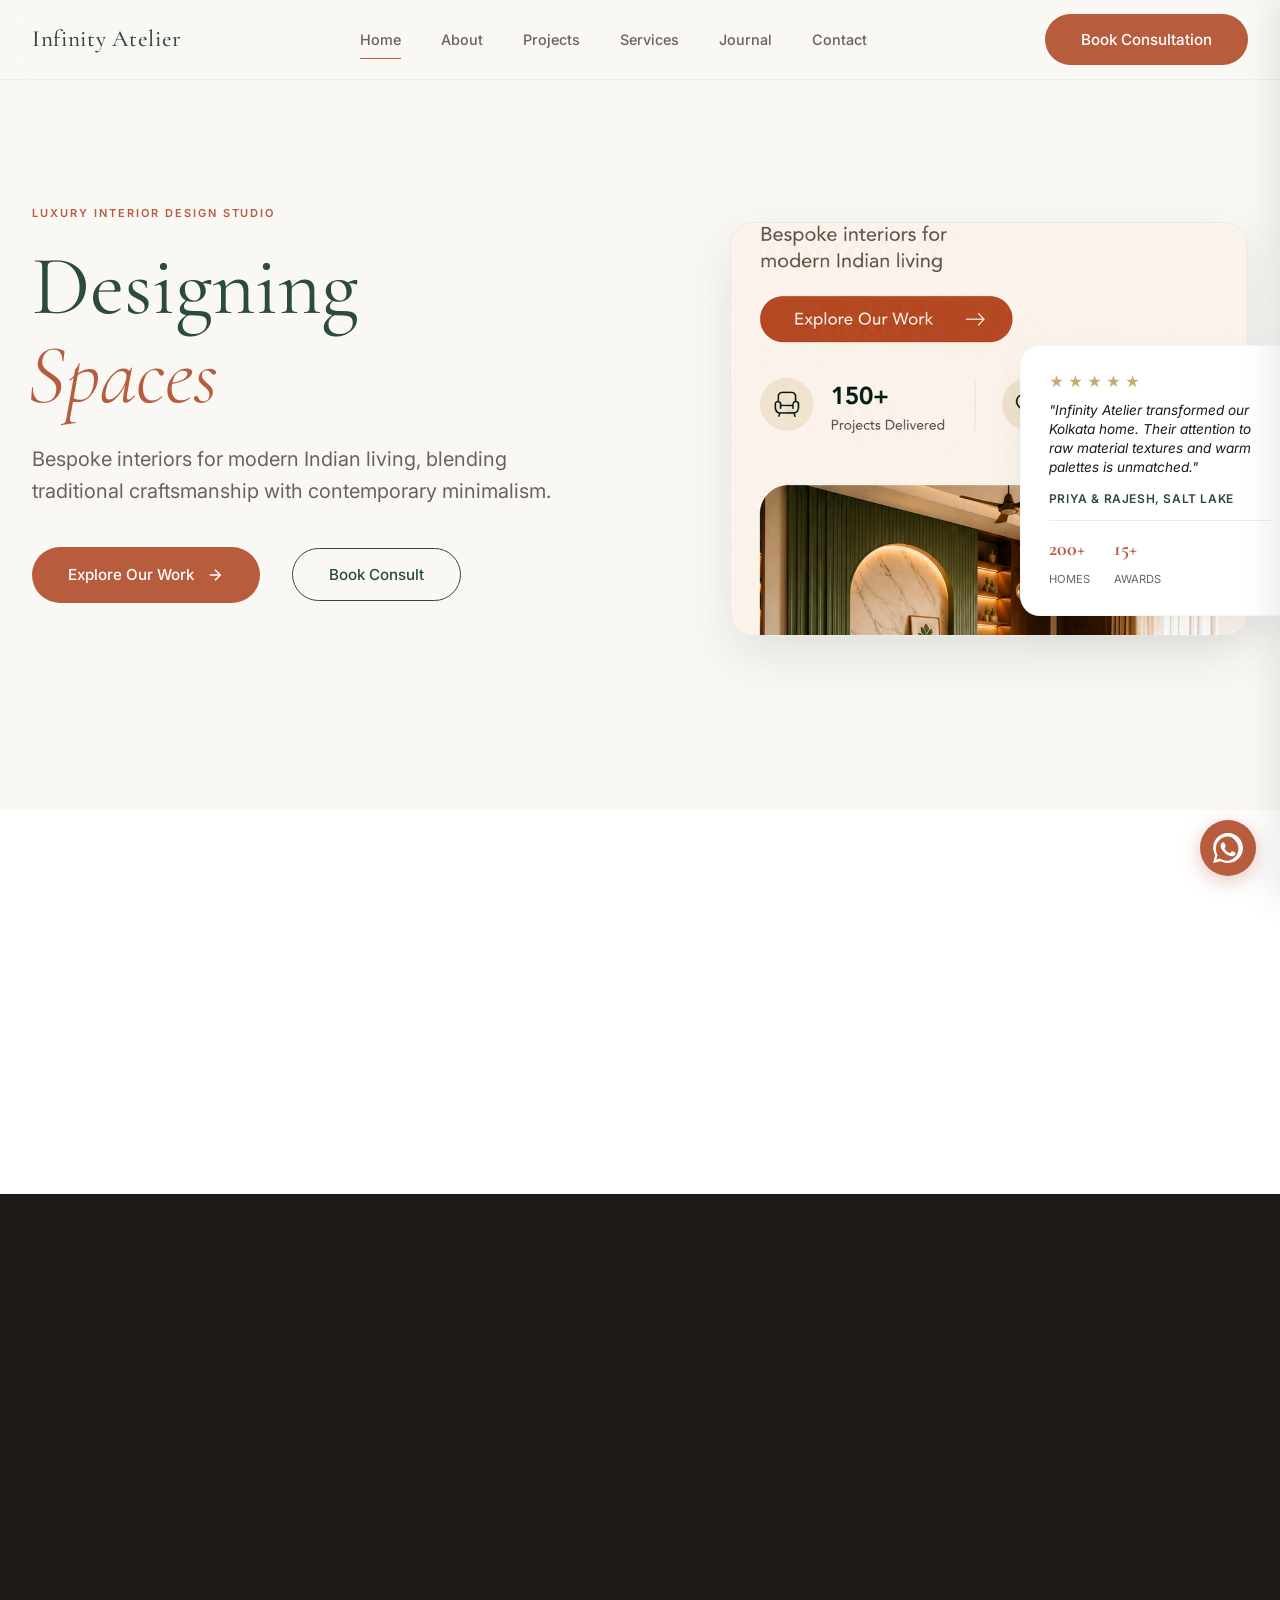
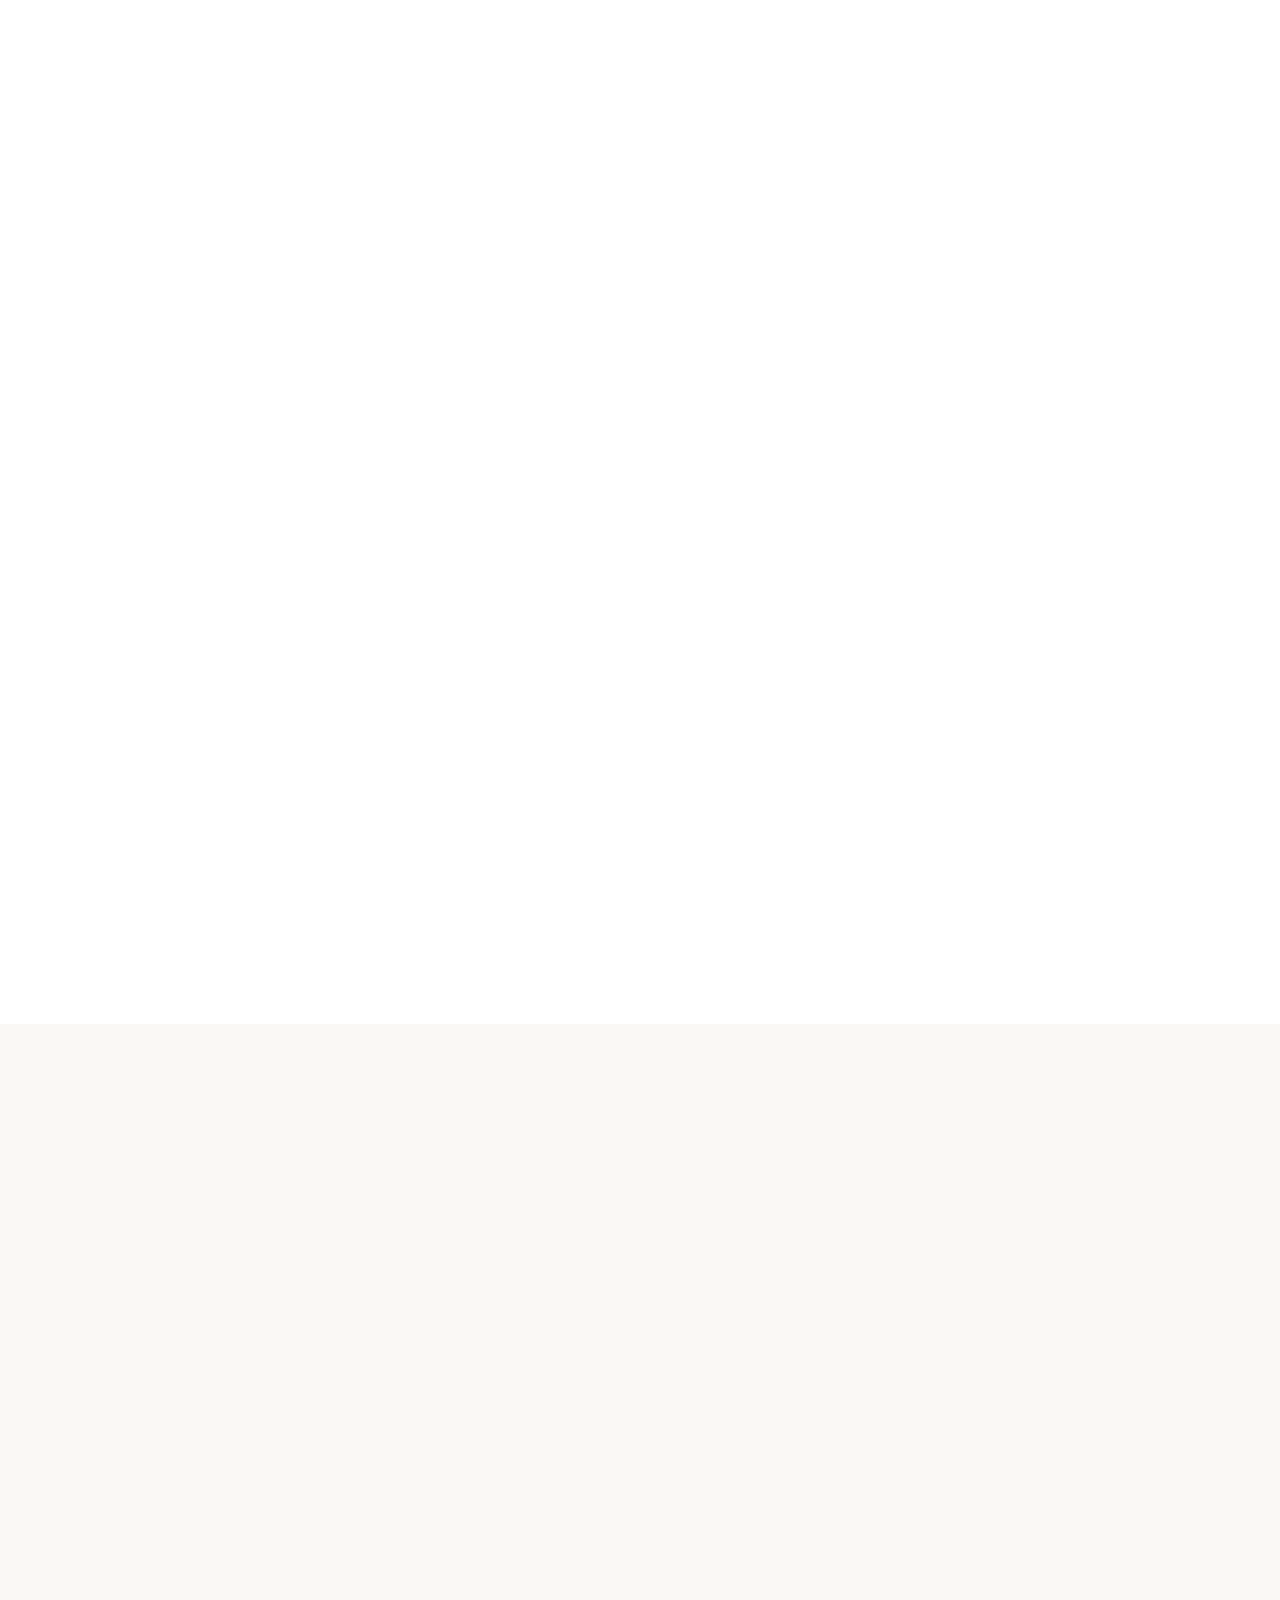
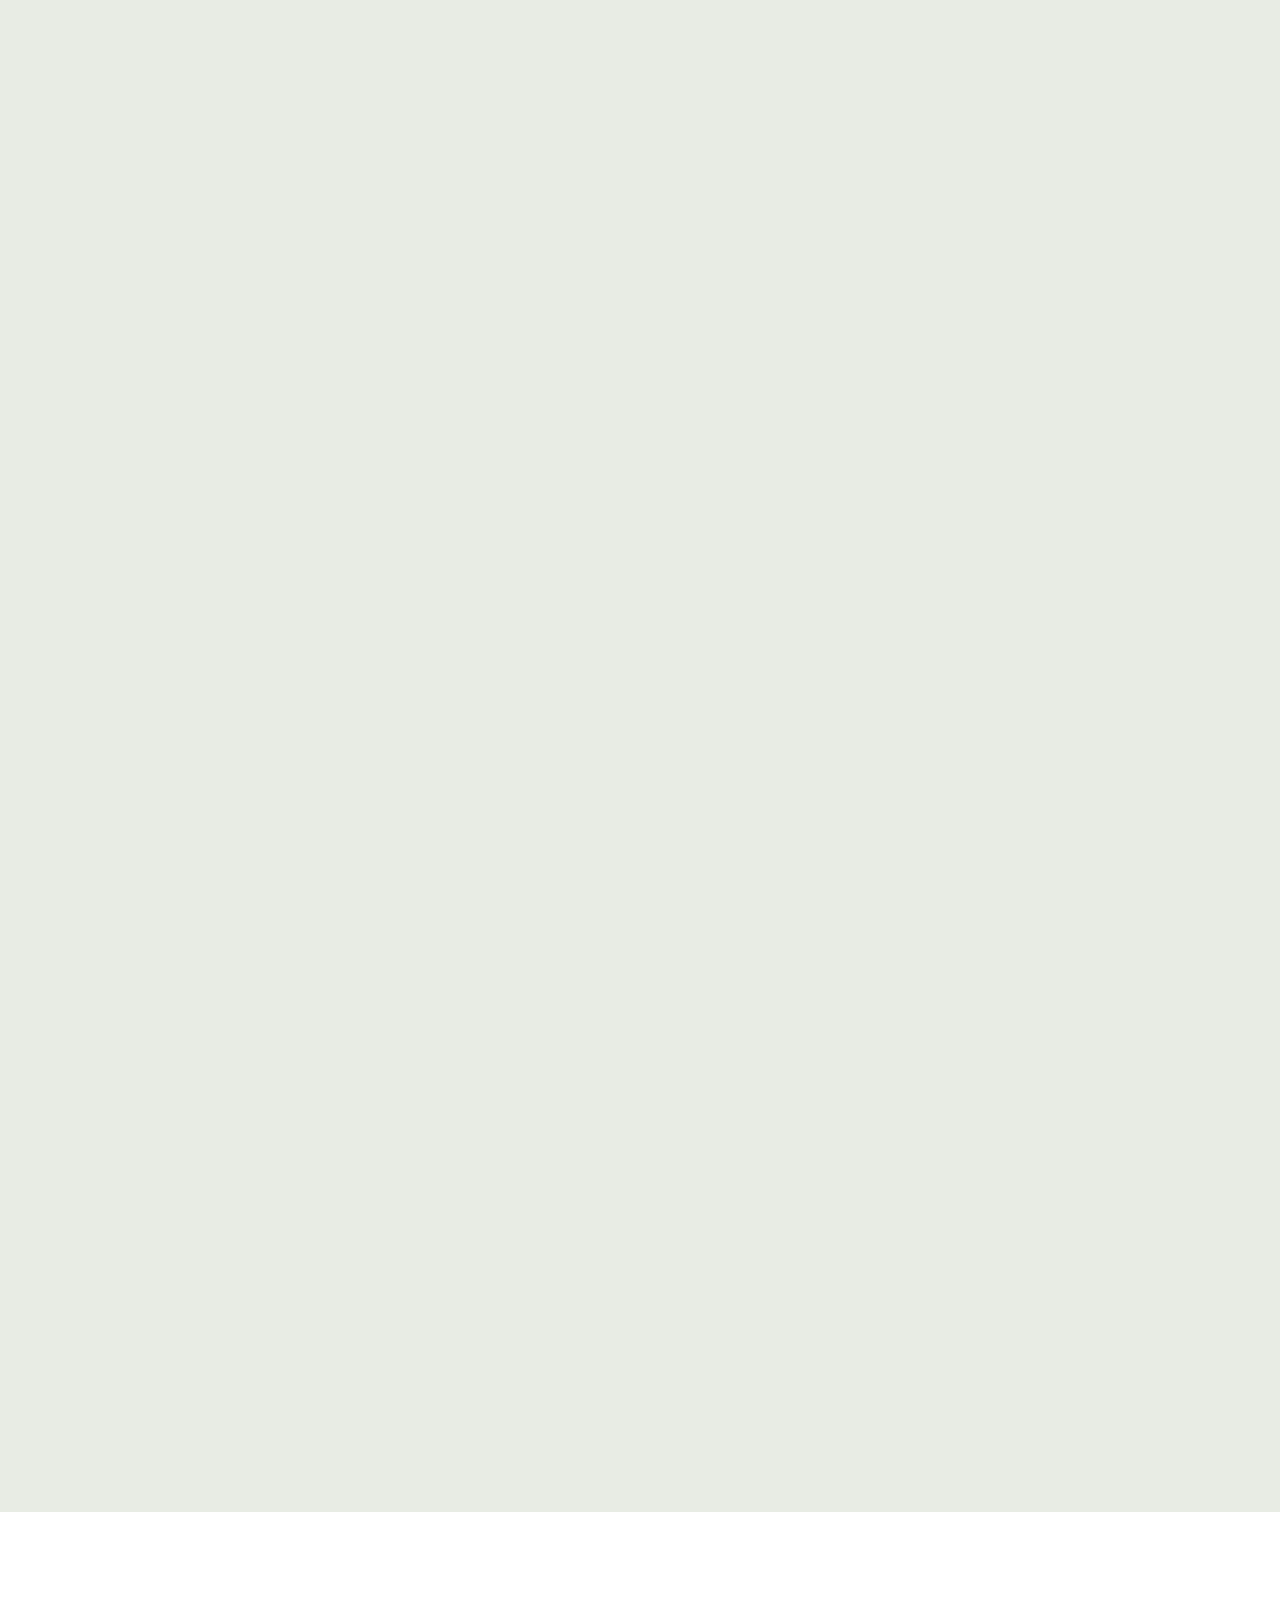
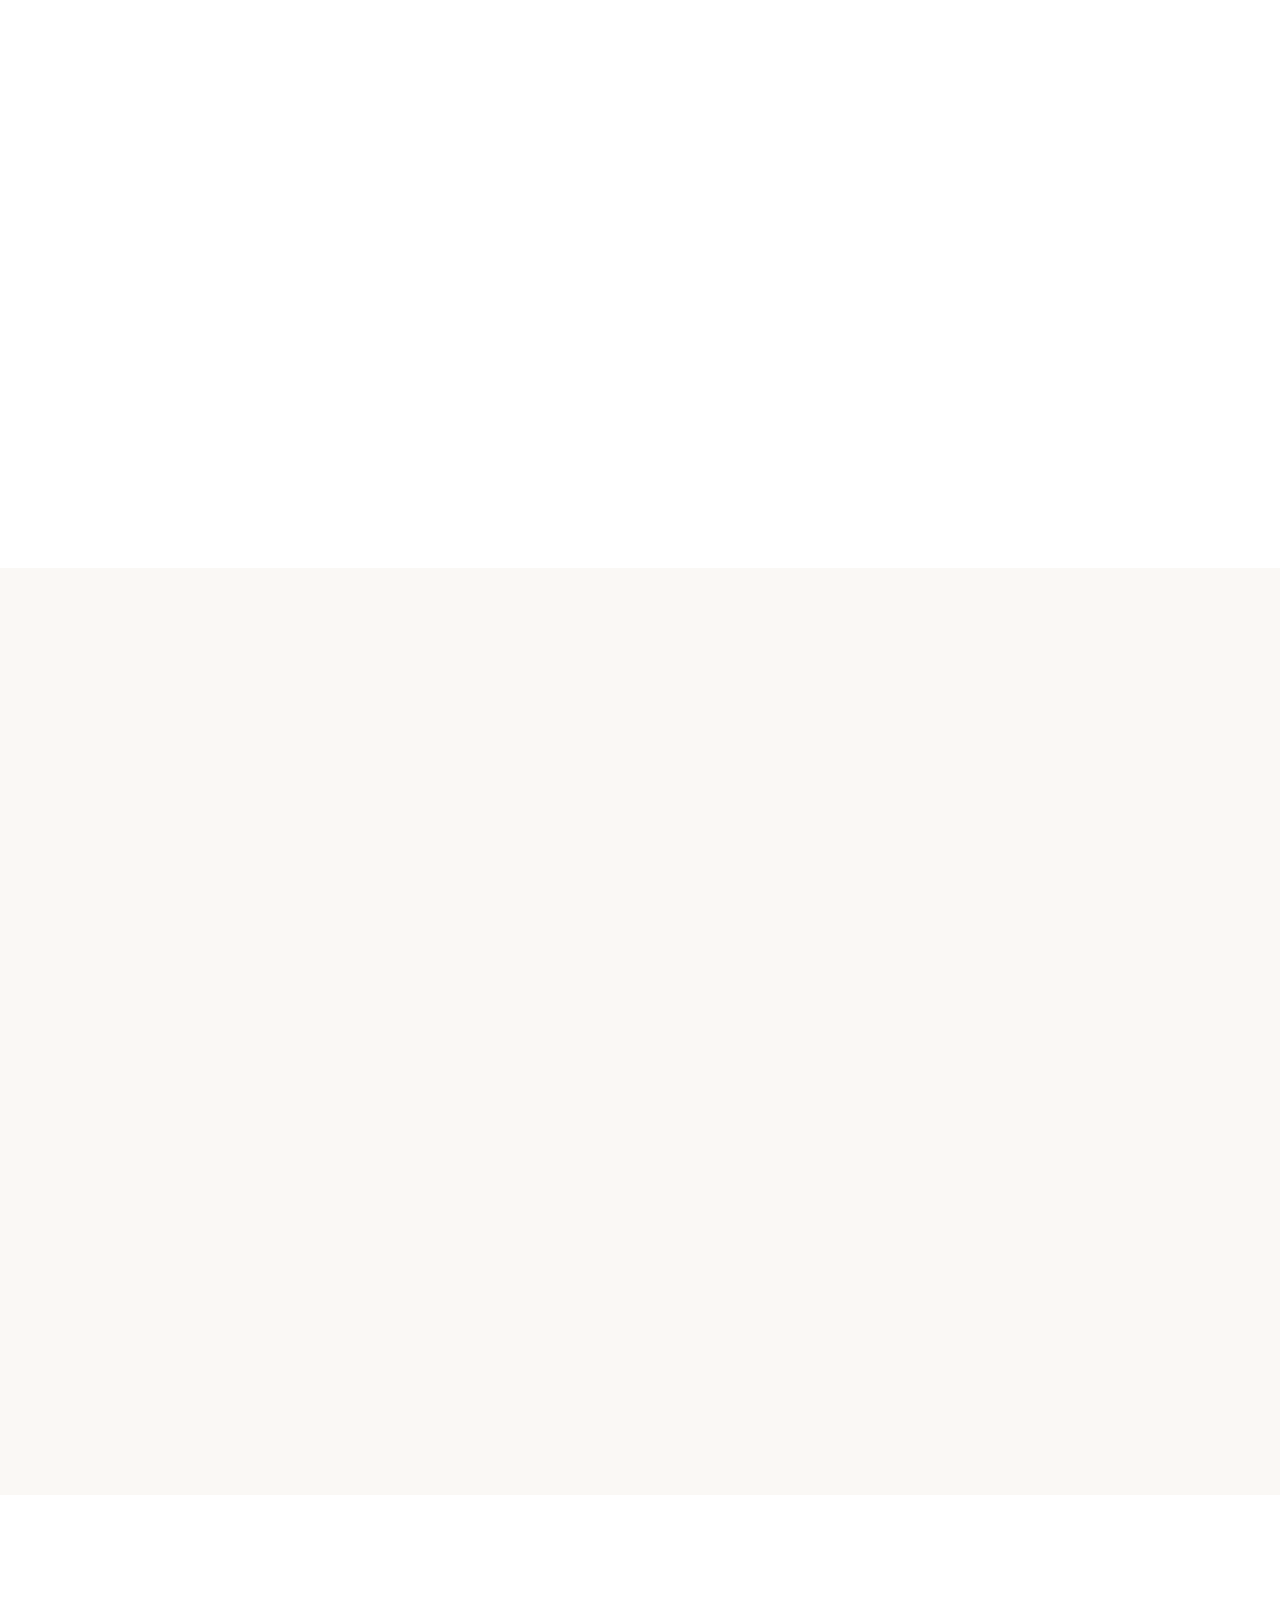
==== commit c055a542: "Update website with user requested changes: new hero section, bad before image, fixed timeline, mobi" ====
--- a/index.html
+++ b/index.html
@@ -23,7 +23,7 @@
     <link rel="preconnect" href="https://fonts.gstatic.com" crossorigin>
     
     <!-- Preload critical Hero Image for Page Speed (FCP < 1.5s) -->
-    <link rel="preload" href="assets/projects/modern-living/project_12_1200.webp" as="image" imagesrcset="assets/projects/modern-living/project_12_400.webp 400w, assets/projects/modern-living/project_12_800.webp 800w, assets/projects/modern-living/project_12_1200.webp 1200w" imagesizes="(max-width: 1024px) 100vw, 45vw">
+    <link rel="preload" href="assets/hero/hero_desktop.webp" as="image" imagesrcset="assets/hero/hero_mobile.webp 800w, assets/hero/hero_desktop.webp 1200w" imagesizes="(max-width: 1024px) 100vw, 45vw">
 
     <!-- CSS Stylesheet -->
     <link rel="stylesheet" href="css/style.css">
@@ -87,27 +87,14 @@
                     </a>
                     <button class="btn btn-secondary book-consultation-trigger" id="hero-cta-consult">Book Consult</button>
                 </div>
-                <div class="hero-trust">
-                    <div class="trust-avatars">
-                        <div class="trust-avatar"><img src="data:image/svg+xml,<svg xmlns=%22http://www.w3.org/2000/svg%22 width=%2240%22 height=%2240%22><rect width=%22100%25%22 height=%22100%25%22 fill=%22%232D4A3E%22/><text x=%2250%25%22 y=%2250%25%22 font-family=%22sans-serif%22 font-size=%2214%22 fill=%22white%22 dominant-baseline=%22middle%22 text-anchor=%22middle%22>P</text></svg>" alt="Client Avatar 1"></div>
-                        <div class="trust-avatar"><img src="data:image/svg+xml,<svg xmlns=%22http://www.w3.org/2000/svg%22 width=%2240%22 height=%2240%22><rect width=%22100%25%22 height=%22100%25%22 fill=%22%23B85C3E%22/><text x=%2250%25%22 y=%2250%25%22 font-family=%22sans-serif%22 font-size=%2214%22 fill=%22white%22 dominant-baseline=%22middle%22 text-anchor=%22middle%22>R</text></svg>" alt="Client Avatar 2"></div>
-                        <div class="trust-avatar"><img src="data:image/svg+xml,<svg xmlns=%22http://www.w3.org/2000/svg%22 width=%2240%22 height=%2240%22><rect width=%22100%25%22 height=%22100%25%22 fill=%22%23C9A96E%22/><text x=%2250%25%22 y=%2250%25%22 font-family=%22sans-serif%22 font-size=%2214%22 fill=%22white%22 dominant-baseline=%22middle%22 text-anchor=%22middle%22>S</text></svg>" alt="Client Avatar 3"></div>
-                        <div class="trust-avatar"><img src="data:image/svg+xml,<svg xmlns=%22http://www.w3.org/2000/svg%22 width=%2240%22 height=%2240%22><rect width=%22100%25%22 height=%22100%25%22 fill=%22%231C1917%22/><text x=%2250%25%22 y=%2250%25%22 font-family=%22sans-serif%22 font-size=%2214%22 fill=%22white%22 dominant-baseline=%22middle%22 text-anchor=%22middle%22>J</text></svg>" alt="Client Avatar 4"></div>
-                    </div>
-                    <div class="trust-text">
-                        <strong>Trusted by 200+ homeowners</strong>
-                        <span>Across Kolkata & Eastern India</span>
-                    </div>
-                </div>
             </div>
             
             <div class="hero-right will-animate delay-2">
                 <div class="hero-image-wrapper">
-                    <!-- Preloaded optimized main image of project 12 -->
-                    <img src="assets/projects/modern-living/project_12_1200.webp" 
-                         srcset="assets/projects/modern-living/project_12_400.webp 400w, assets/projects/modern-living/project_12_800.webp 800w, assets/projects/modern-living/project_12_1200.webp 1200w" 
-                         sizes="(max-width: 1024px) 100vw, 45vw"
-                         alt="Infinity Atelier Warm Terracotta Living Room Lounge Design">
+                    <picture>
+                        <source media="(max-width: 1024px)" srcset="assets/hero/hero_mobile.webp">
+                        <img src="assets/hero/hero_desktop.webp" alt="Infinity Atelier Modern Luxury Living Room Lounge Design">
+                    </picture>
                 </div>
                 
                 <!-- Floating Testimonial Card -->
@@ -578,8 +565,8 @@
                     <img src="assets/projects/modern-living/project_14_1200.webp" alt="Yutori Finished Bedroom Interiors Minimalist">
                 </div>
                 
-                <!-- Before Image (Workspace Setup) -->
-                <img class="slider-img slider-before" src="assets/projects/modern-living/project_15_1200.webp" alt="Yutori Under Construction Room Shell">
+                <!-- Before Image (Under Construction Raw Room) -->
+                <img class="slider-img slider-before" src="assets/projects/before_construction.webp" alt="Yutori Under Construction Room Shell">
                 
                 <div class="slider-handle">
                     <div class="slider-handle-button">
@@ -698,7 +685,7 @@
                         <span class="step-number-tag">01</span>
                     </div>
                     <h3>Discover</h3>
-                    <p>Understanding your lifestyle, architectural preferences, and spatial aspirations through visual briefs.</p>
+                    <p>Lifestyle Analysis &bull; Visual Briefs</p>
                 </div>
                 
                 <!-- Step 2 -->
@@ -708,7 +695,7 @@
                         <span class="step-number-tag">02</span>
                     </div>
                     <h3>Design</h3>
-                    <p>Constructing mood boards, detailed layout blue prints, 3D renderings, and matching material swatches.</p>
+                    <p>Layout Blueprints &bull; 3D Renderings</p>
                 </div>
                 
                 <!-- Step 3 -->
@@ -718,7 +705,7 @@
                         <span class="step-number-tag">03</span>
                     </div>
                     <h3>Craft</h3>
-                    <p>Deploying master stone masons, timber craftsmen, and installers to monitor detailed fit-outs.</p>
+                    <p>Artisan Joinery &bull; Site Execution</p>
                 </div>
                 
                 <!-- Step 4 -->
@@ -728,7 +715,7 @@
                         <span class="step-number-tag">04</span>
                     </div>
                     <h3>Deliver</h3>
-                    <p>Final styling and layering walkthrough. Handing over a turnkey sanctuary matching every rendering detail.</p>
+                    <p>Turnkey Handover &bull; Final Styling</p>
                 </div>
             </div>
         </div>
@@ -929,15 +916,7 @@
                                 <option value="renovation">Renovation / Others</option>
                             </select>
                         </div>
-                        <div class="form-group full-width">
-                            <label for="budget">Approximate Budget Range</label>
-                            <select id="budget" class="form-control">
-                                <option value="15-25">₹15 Lakhs - ₹25 Lakhs</option>
-                                <option value="25-50">₹25 Lakhs - ₹50 Lakhs</option>
-                                <option value="50-75">₹50 Lakhs - ₹75 Lakhs</option>
-                                <option value="75+">₹75 Lakhs +</option>
-                            </select>
-                        </div>
+
                         <div class="form-group full-width">
                             <label for="message">Describe Your Project *</label>
                             <textarea id="message" class="form-control" placeholder="Tell us about your home, number of rooms, and spatial ideas..." required></textarea>
--- a/css/style.css
+++ b/css/style.css
@@ -415,19 +415,19 @@
 
 .hero-image-wrapper {
   width: 100%;
-  max-width: 450px;
-  aspect-ratio: 3/4.2;
-  border-radius: 250px;
+  max-width: 550px;
+  aspect-ratio: 1.25;
+  border-radius: 24px;
   overflow: hidden;
   box-shadow: 0 20px 50px rgba(45, 74, 62, 0.12);
-  border: 8px solid var(--white);
+  border: 1px solid rgba(45, 74, 62, 0.08);
 }
 
 .hero-image-wrapper img {
   width: 100%;
   height: 100%;
   object-fit: cover;
-  transform: scale(1.02);
+  transform: scale(1.01);
 }
 
 /* Floating Testimonial Card */
@@ -2332,9 +2332,11 @@
   }
   
   .hero-image-wrapper {
-    max-width: 290px;
-    border-radius: 150px;
-    border-width: 4px;
+    max-width: 100%;
+    aspect-ratio: 3/4;
+    border-radius: 16px;
+    border-width: 1px;
+    border-color: rgba(45, 74, 62, 0.08);
   }
   
   .hero-float-card {
@@ -2363,8 +2365,15 @@
     padding: 2.25rem 1.75rem;
   }
   
+  .carousel-track {
+    scroll-snap-type: x mandatory;
+    padding-left: 1.5rem;
+    padding-right: 1.5rem;
+    gap: 1.25rem;
+  }
+  
   .carousel-card {
-    flex: 0 0 85vw; /* 85% width for cards on mobile view snapping */
+    flex: 0 0 76vw;
     scroll-snap-align: center;
   }
   
@@ -2392,44 +2401,37 @@
   .slider-label-before { left: 12px; }
   .slider-label-after { right: 12px; }
   
-  /* Mobile timeline goes vertical stack */
+  /* Mobile timeline goes 2x2 grid */
   .timeline {
-    flex-direction: column;
-    gap: 3rem;
-    align-items: flex-start;
-    padding-left: 2rem;
-    margin-top: 2rem;
+    display: grid;
+    grid-template-columns: repeat(2, 1fr);
+    gap: 2.5rem 1.5rem;
+    margin-top: 2.5rem;
   }
   
   .timeline-line {
-    top: 5%;
-    bottom: 5%;
-    left: 2.5rem;
-    width: 2px;
-    height: 90%;
+    display: none;
   }
   
   .timeline-progress {
-    top: 5%;
-    left: 2.5rem;
-    width: 2px;
-    height: 0%;
+    display: none;
   }
   
   .timeline-step {
-    text-align: left;
+    text-align: center;
     padding: 0;
     width: 100%;
     display: flex;
-    gap: 1.5rem;
+    flex-direction: column;
+    align-items: center;
   }
   
   .step-node {
-    margin: 0;
-    width: 48px;
-    height: 48px;
+    margin: 0 auto 1rem auto;
+    width: 60px;
+    height: 60px;
     flex-shrink: 0;
-    font-size: 1.1rem;
+    font-size: 1.25rem;
   }
   
   .step-number-tag {
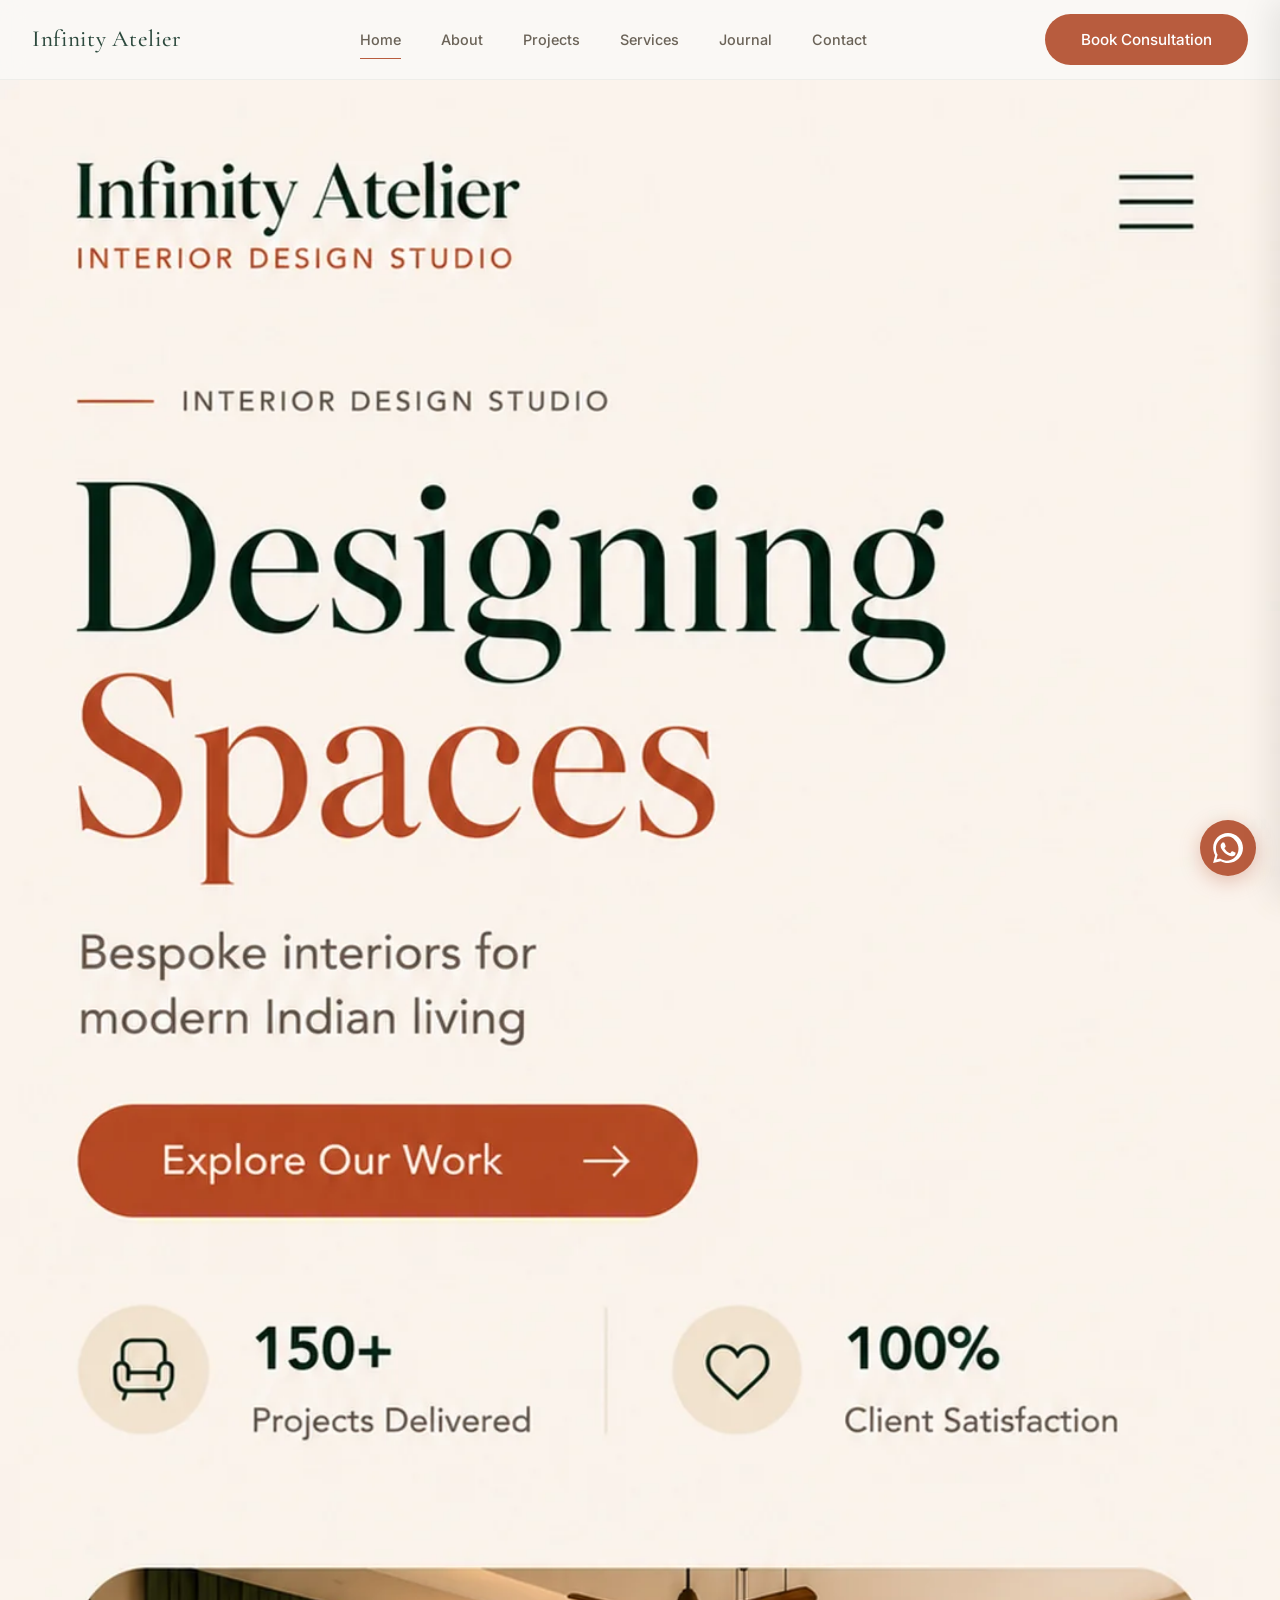
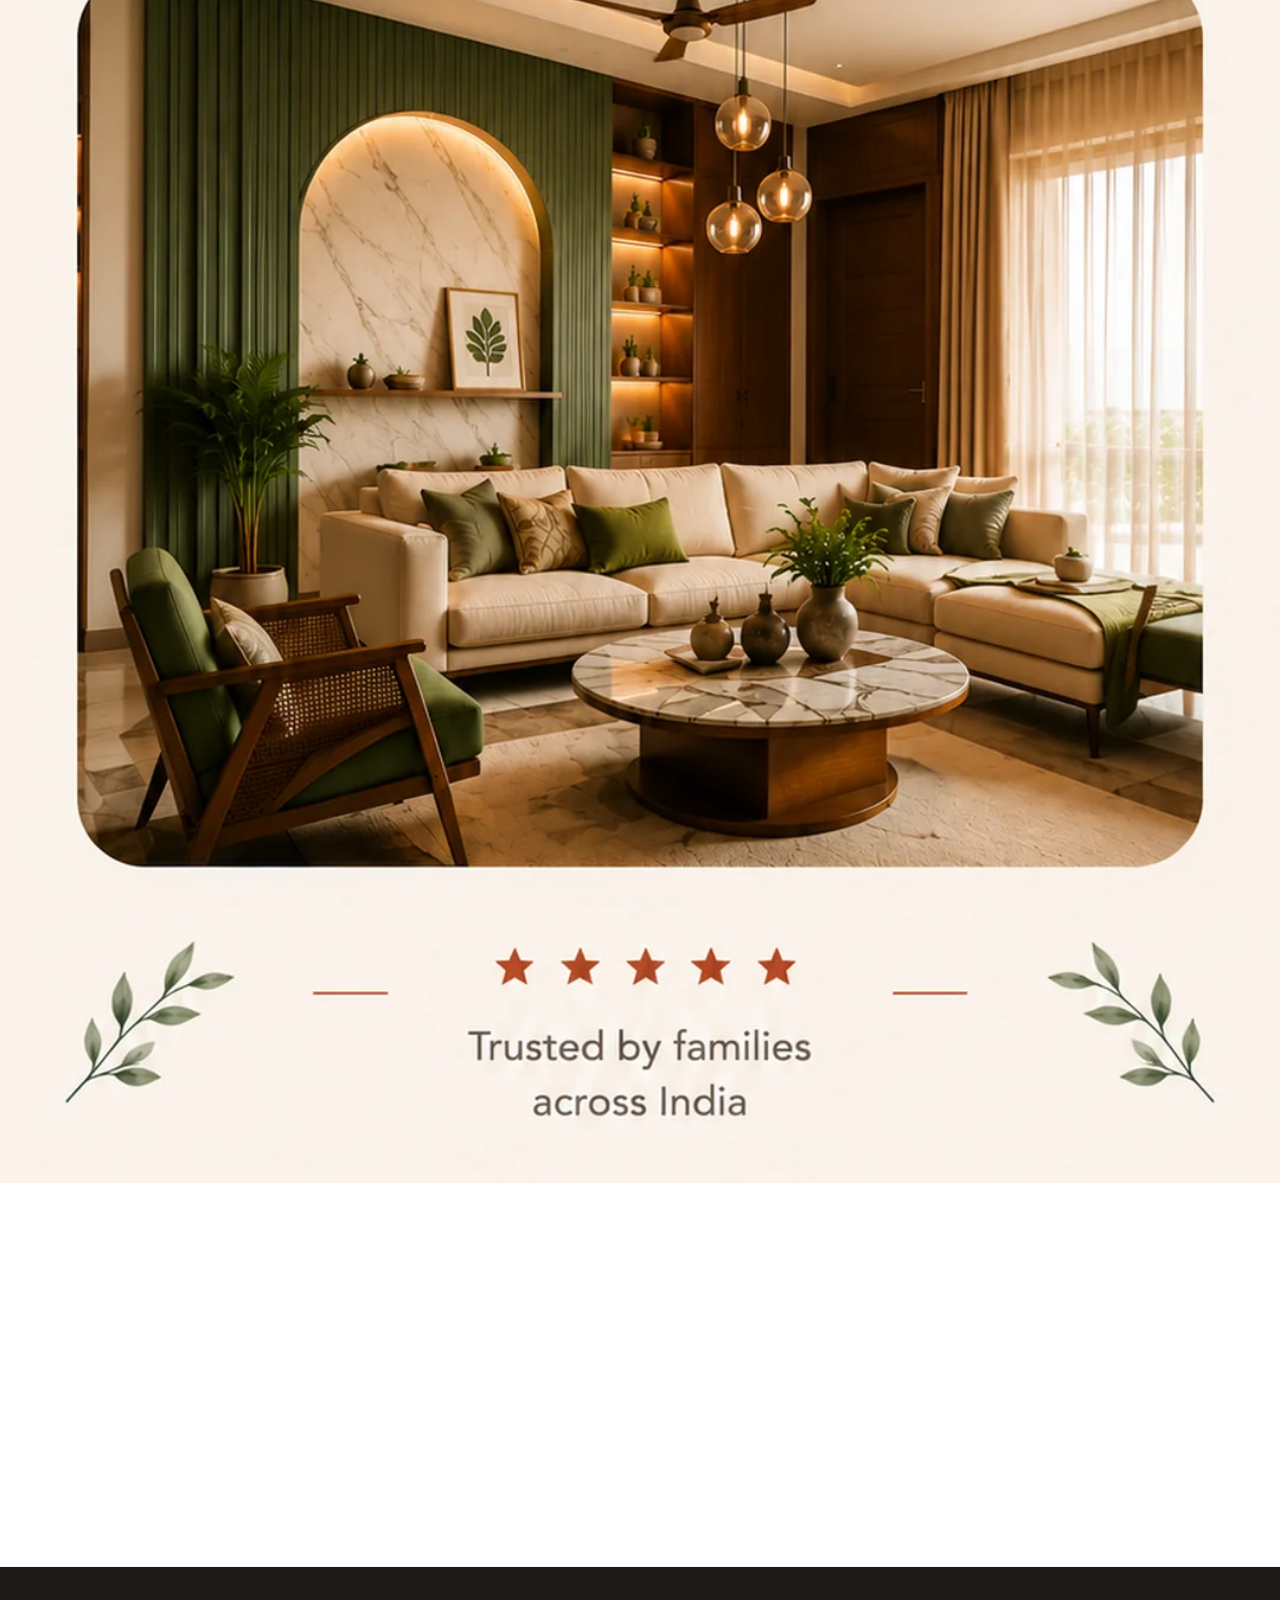
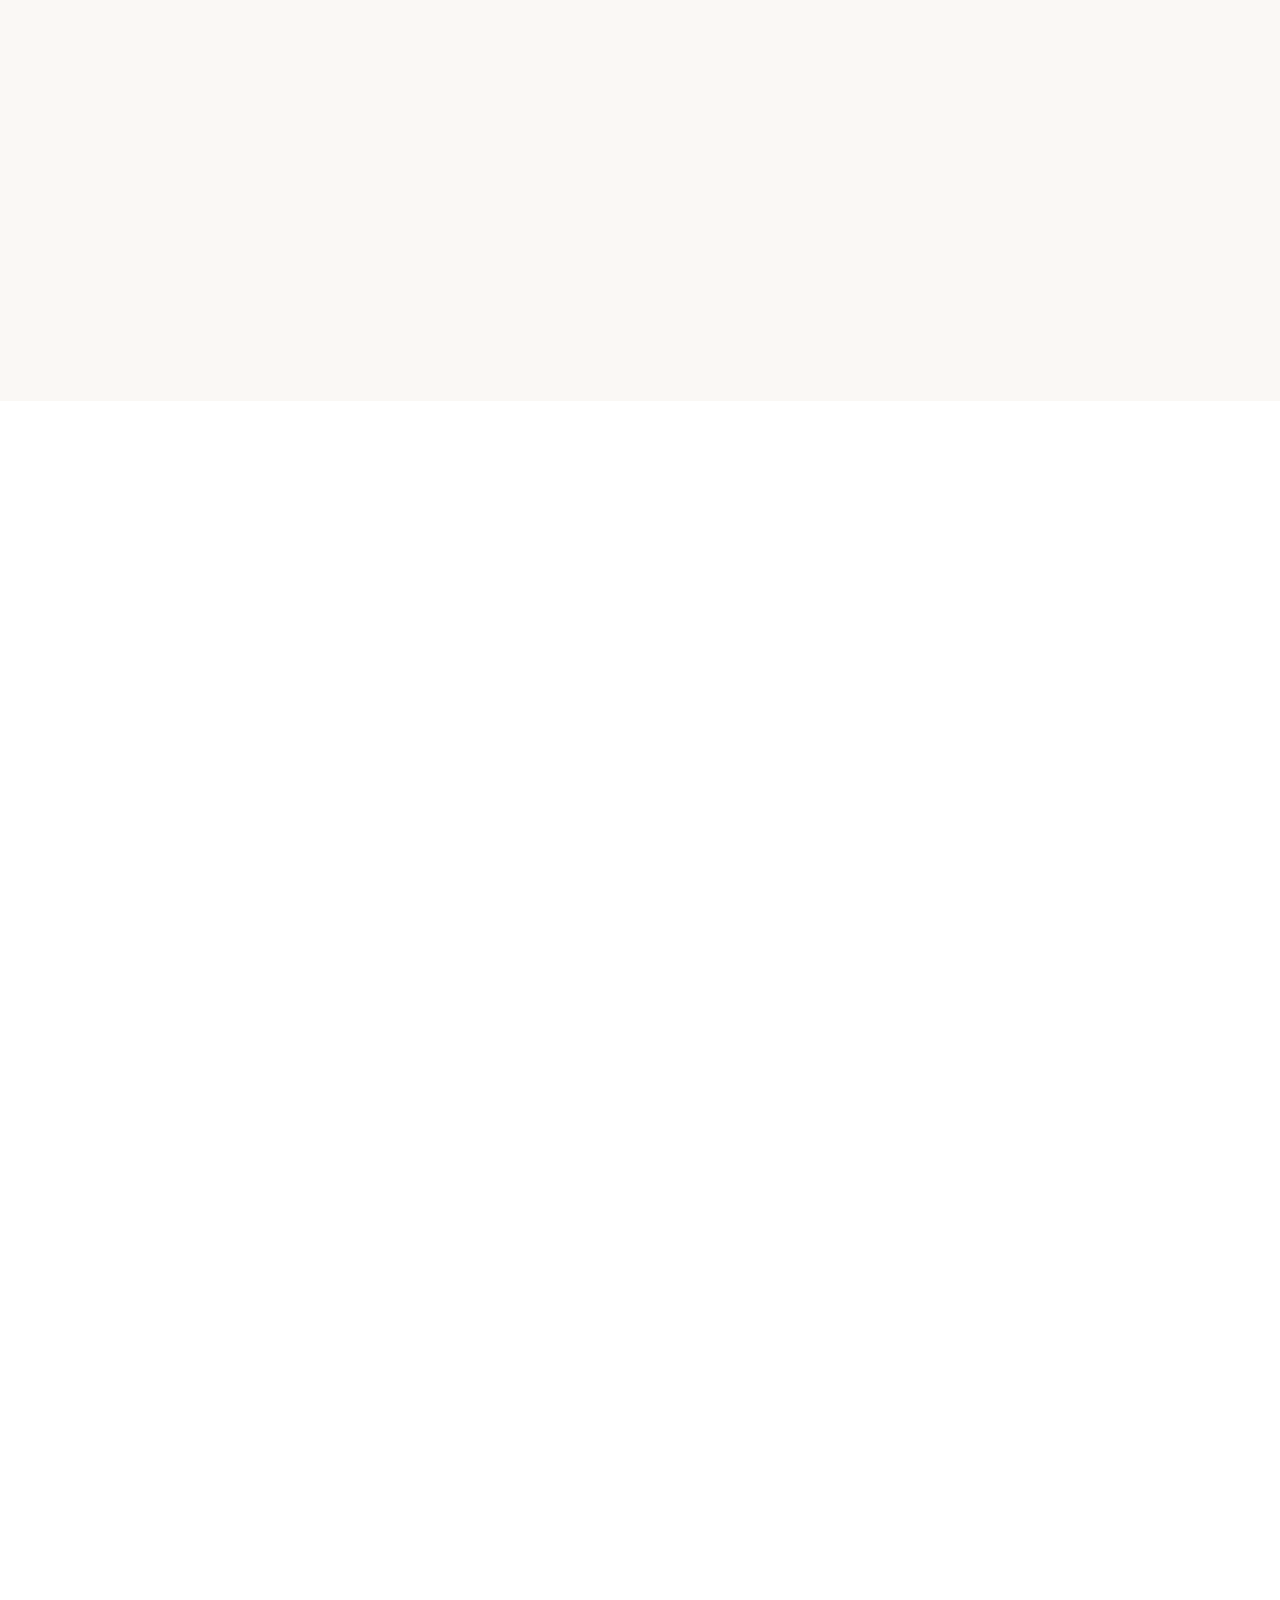
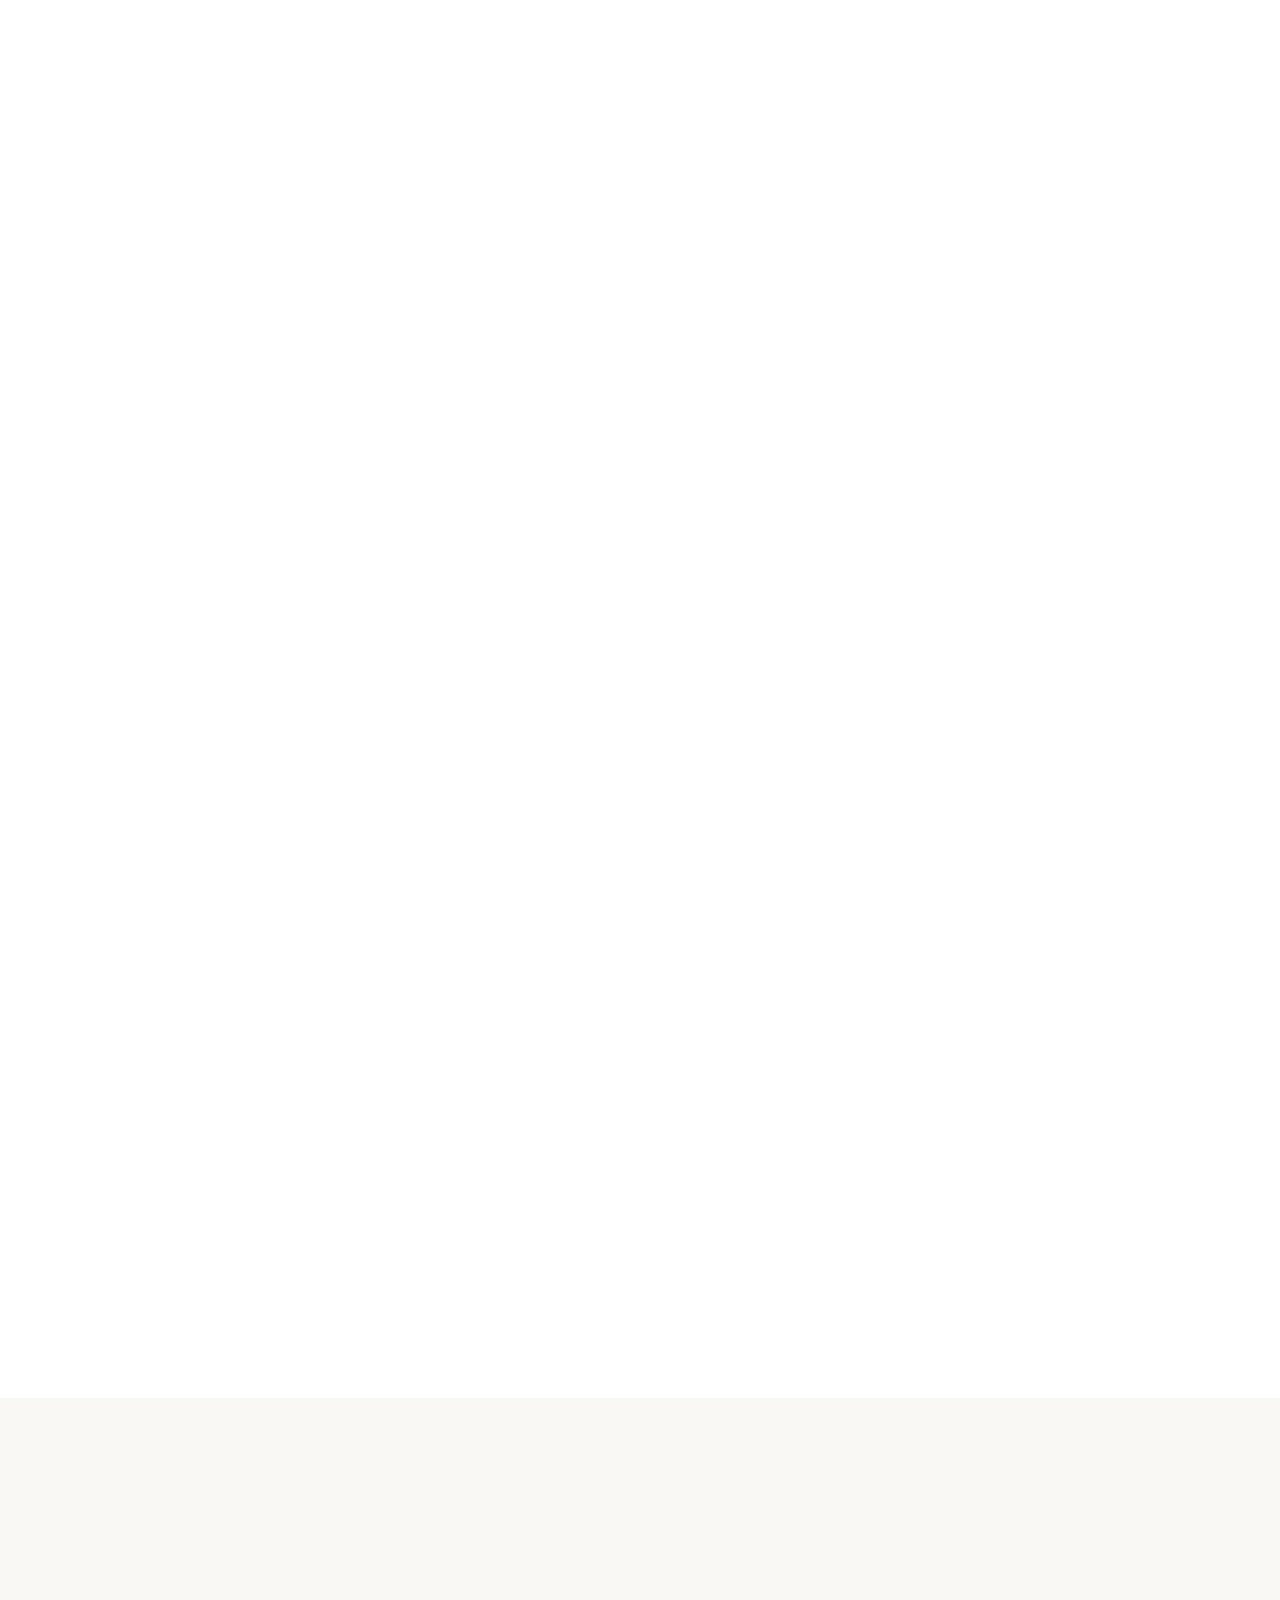
==== commit 5d87aad6: "Replace hero section content with the full mockup image for desktop and mobile, and update Before im" ====
--- a/index.html
+++ b/index.html
@@ -72,49 +72,10 @@
 
     <!-- 2. HERO SECTION -->
     <section class="hero" id="hero">
-        <div class="container">
-            <div class="hero-left will-animate">
-                <span class="section-label">LUXURY INTERIOR DESIGN STUDIO</span>
-                <h1 class="hero-title" id="hero-main-title">
-                    Designing <br>
-                    <span class="italic-title">Spaces</span>
-                </h1>
-                <p class="hero-subtitle">Bespoke interiors for modern Indian living, blending traditional craftsmanship with contemporary minimalism.</p>
-                <div class="hero-actions">
-                    <a href="#library" class="btn btn-primary" id="hero-cta-explore">
-                        Explore Our Work
-                        <svg width="18" height="18" viewBox="0 0 24 24" fill="none" stroke="currentColor" stroke-width="2"><line x1="5" y1="12" x2="19" y2="12"></line><polyline points="12 5 19 12 12 19"></polyline></svg>
-                    </a>
-                    <button class="btn btn-secondary book-consultation-trigger" id="hero-cta-consult">Book Consult</button>
-                </div>
-            </div>
-            
-            <div class="hero-right will-animate delay-2">
-                <div class="hero-image-wrapper">
-                    <picture>
-                        <source media="(max-width: 1024px)" srcset="assets/hero/hero_mobile.webp">
-                        <img src="assets/hero/hero_desktop.webp" alt="Infinity Atelier Modern Luxury Living Room Lounge Design">
-                    </picture>
-                </div>
-                
-                <!-- Floating Testimonial Card -->
-                <div class="hero-float-card">
-                    <div class="float-rating">★ ★ ★ ★ ★</div>
-                    <p class="float-quote">"Infinity Atelier transformed our Kolkata home. Their attention to raw material textures and warm palettes is unmatched."</p>
-                    <div class="float-client">Priya & Rajesh, Salt Lake</div>
-                    <div class="float-stats">
-                        <div class="float-stat-item">
-                            <strong>200+</strong>
-                            <span>Homes</span>
-                        </div>
-                        <div class="float-stat-item">
-                            <strong>15+</strong>
-                            <span>Awards</span>
-                        </div>
-                    </div>
-                </div>
-            </div>
-        </div>
+        <picture class="hero-full-picture">
+            <source media="(max-width: 1024px)" srcset="assets/hero/hero_mobile.webp">
+            <img src="assets/hero/hero_desktop.webp" alt="Infinity Atelier Luxury Interior Design Studio Kolkata" class="hero-full-img" fetchpriority="high">
+        </picture>
     </section>
 
     <!-- 3. FEATURED IN LOGO BAR -->
--- a/css/style.css
+++ b/css/style.css
@@ -319,21 +319,23 @@
    5. Hero Section (Split Layout)
    -------------------------------------------------------------------------- */
 .hero {
-  padding-top: calc(var(--nav-height) + 2rem);
-  padding-bottom: 4rem;
+  padding-top: var(--nav-height);
+  padding-bottom: 0;
   background-color: var(--bg-primary);
-  min-height: 90vh;
-  display: flex;
-  align-items: center;
   position: relative;
   overflow: hidden;
-}
-
-.hero .container {
-  display: grid;
-  grid-template-columns: 1.1fr 0.9fr;
-  gap: 4rem;
-  align-items: center;
+  width: 100%;
+}
+
+.hero-full-picture {
+  display: block;
+  width: 100%;
+}
+
+.hero-full-img {
+  width: 100%;
+  height: auto;
+  display: block;
 }
 
 .hero-left {
@@ -2313,8 +2315,8 @@
   }
   
   .hero {
-    padding-top: calc(var(--nav-height) + 1rem);
-    padding-bottom: 5rem;
+    padding-top: var(--nav-height);
+    padding-bottom: 0;
   }
   
   .hero-title {
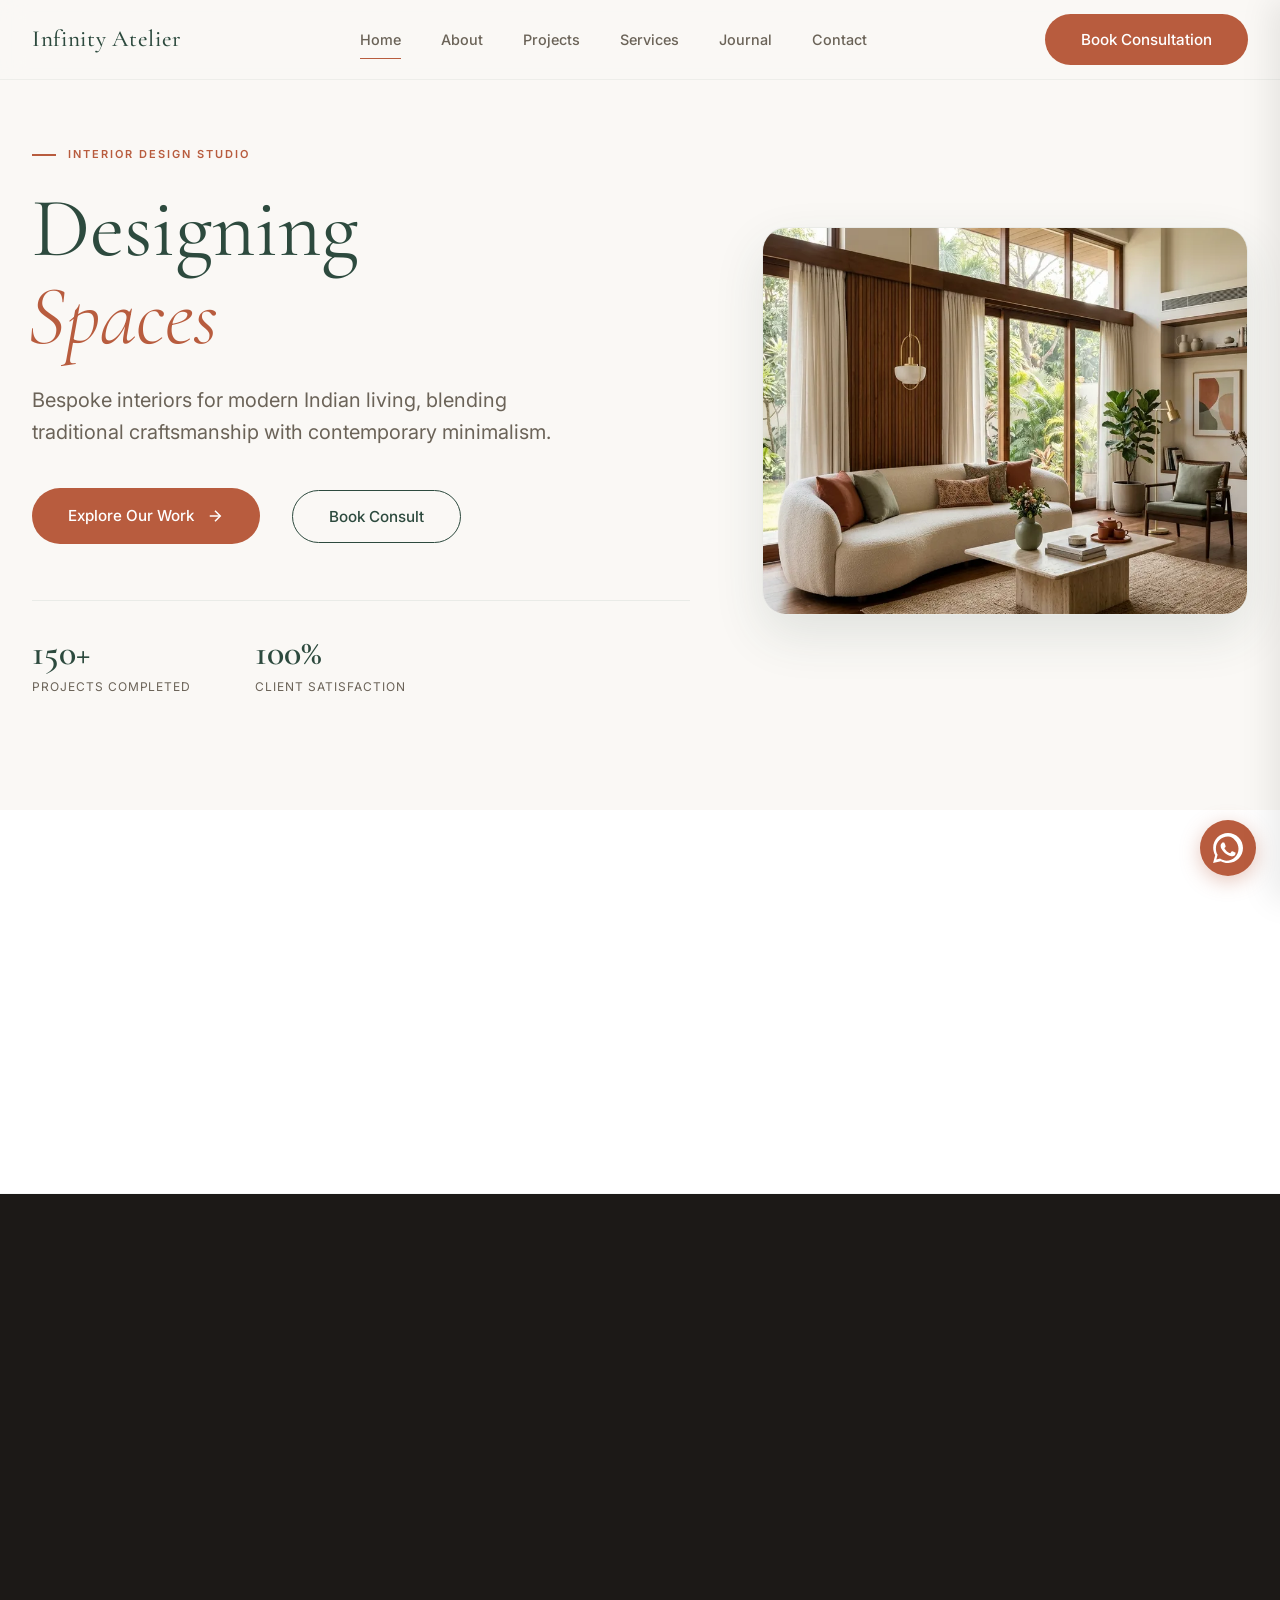
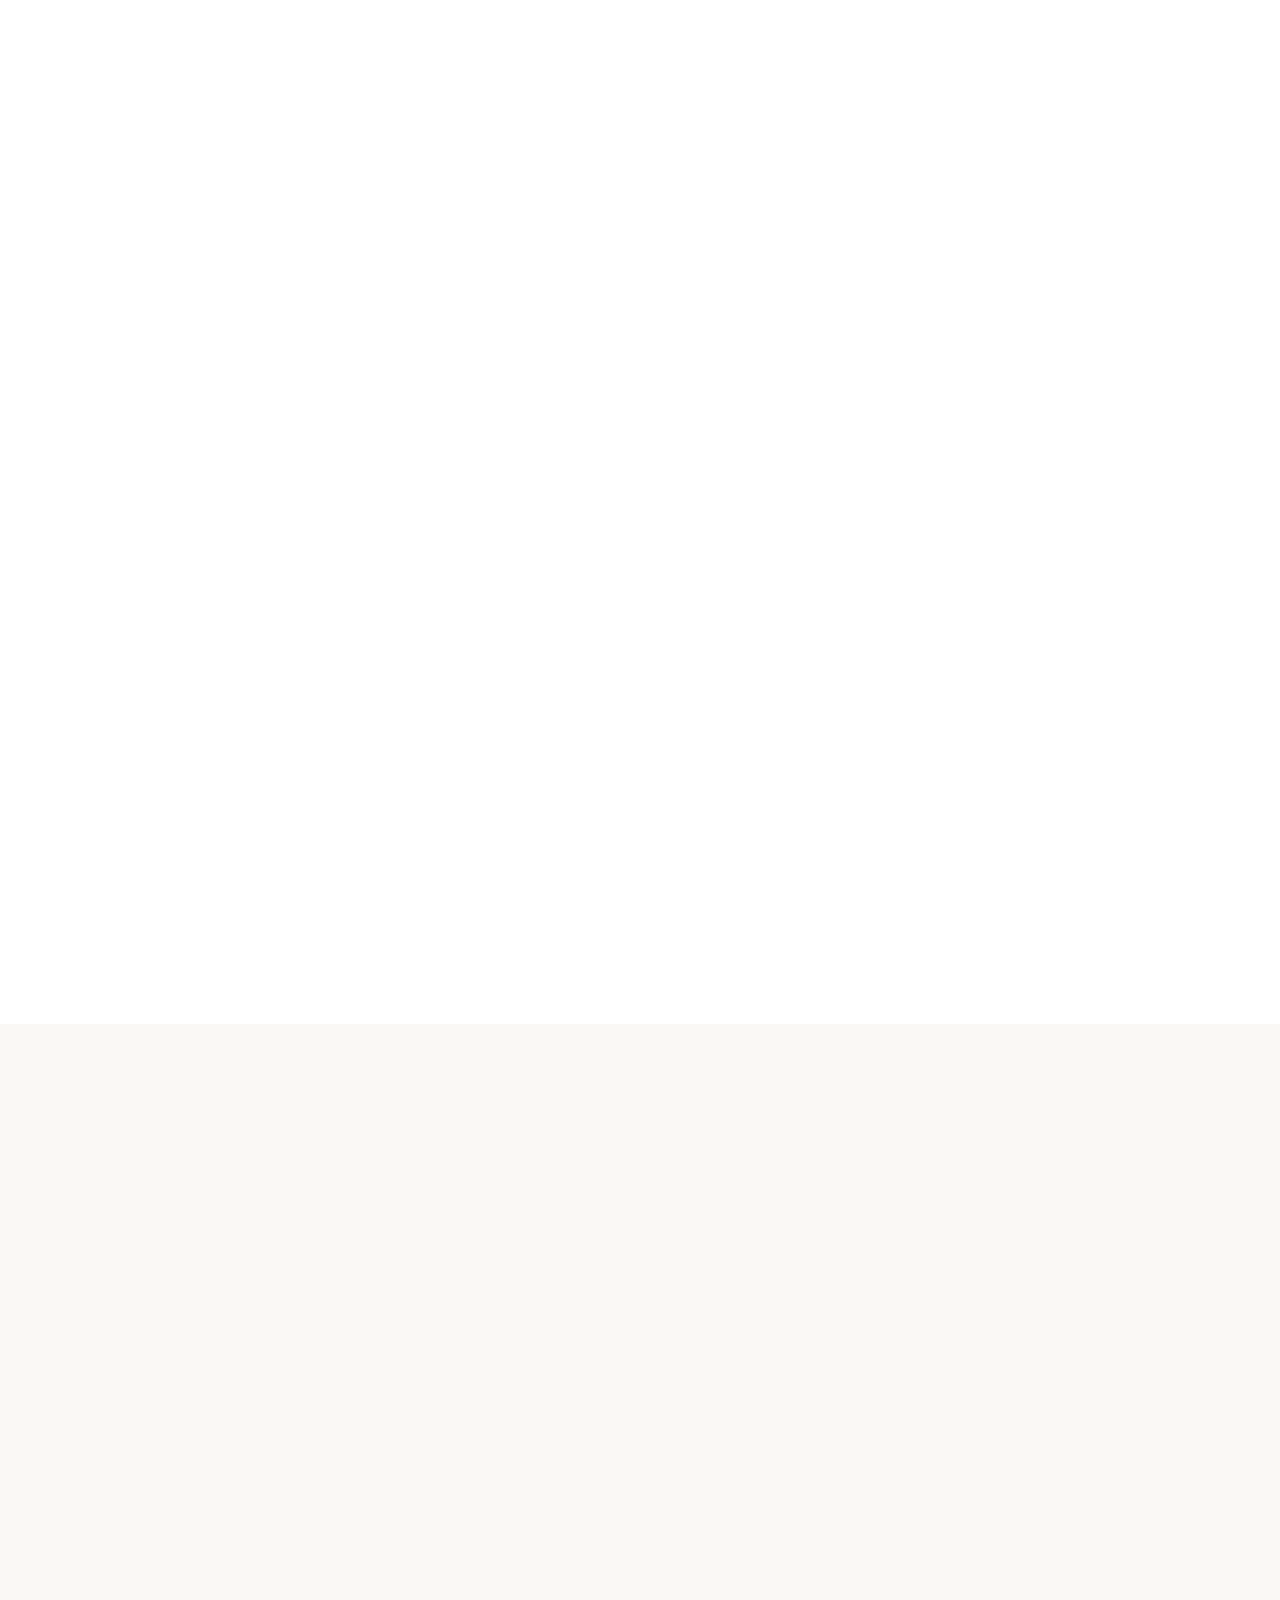
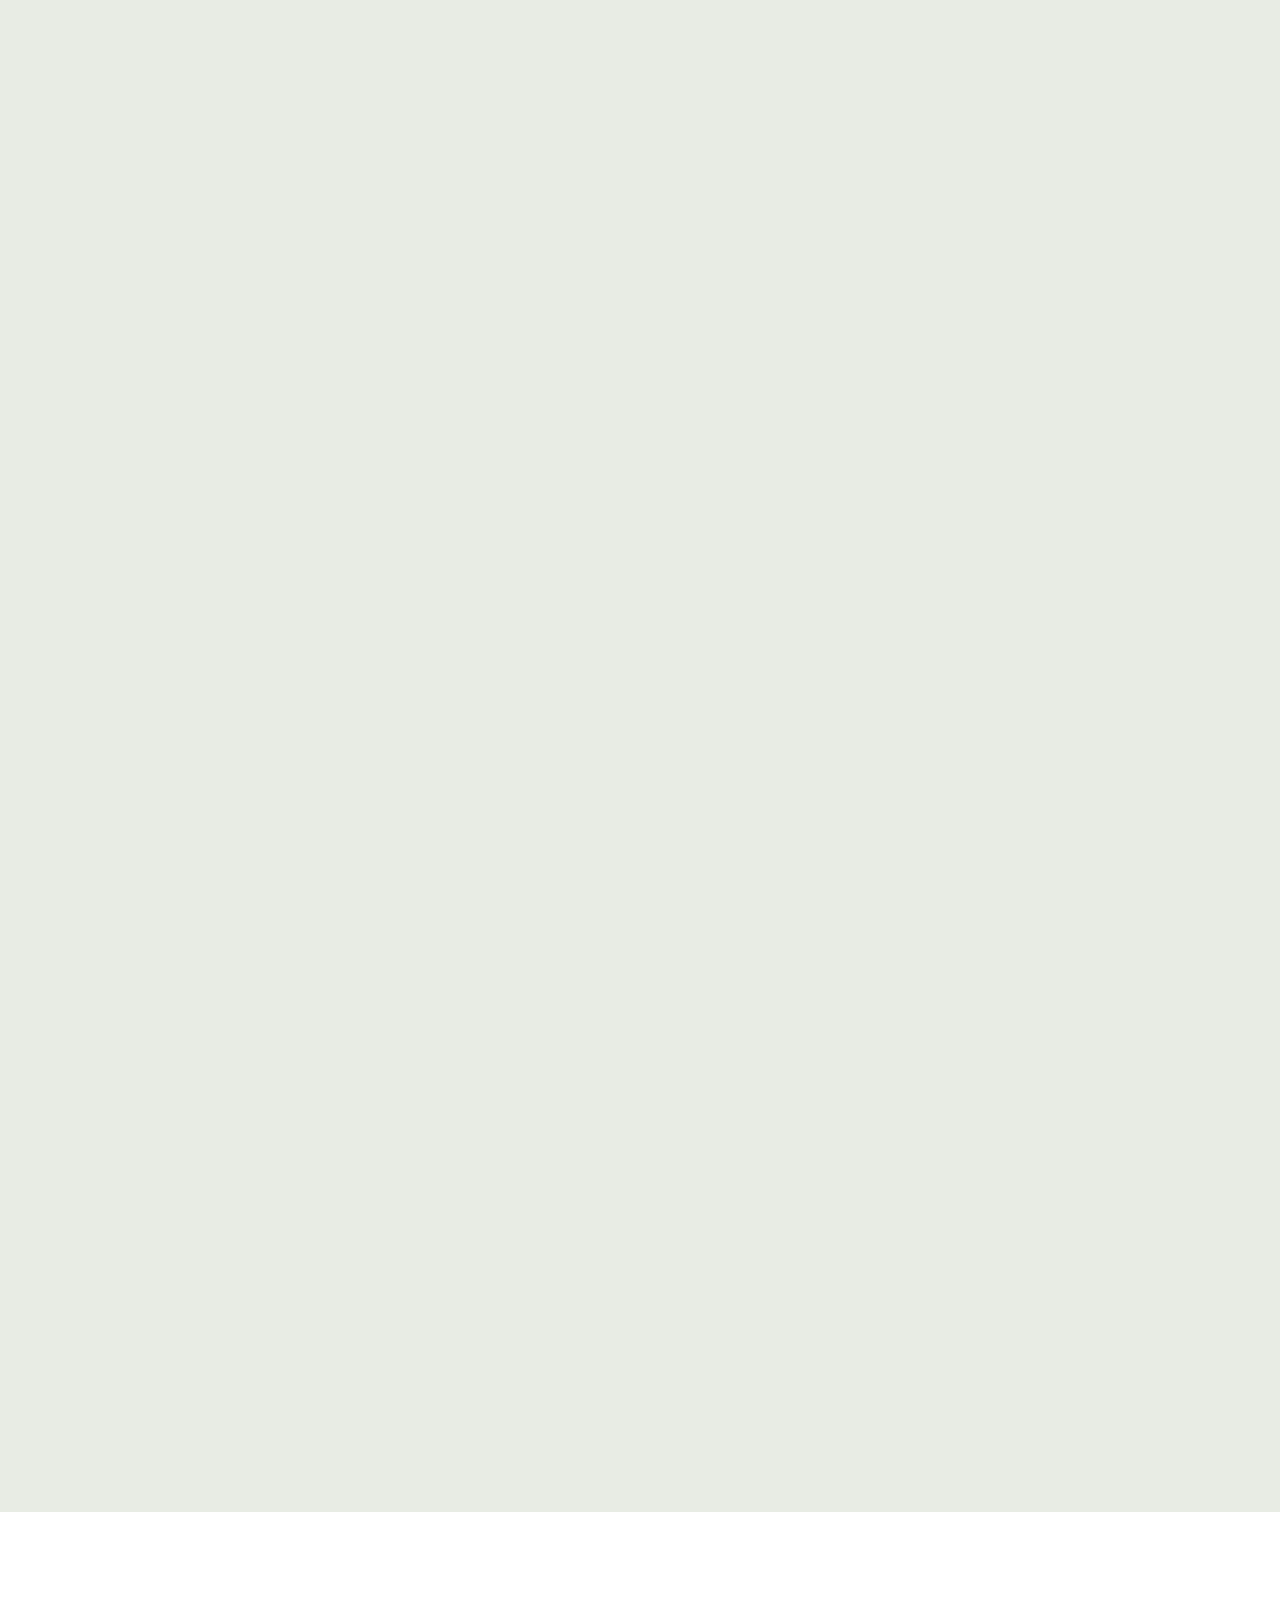
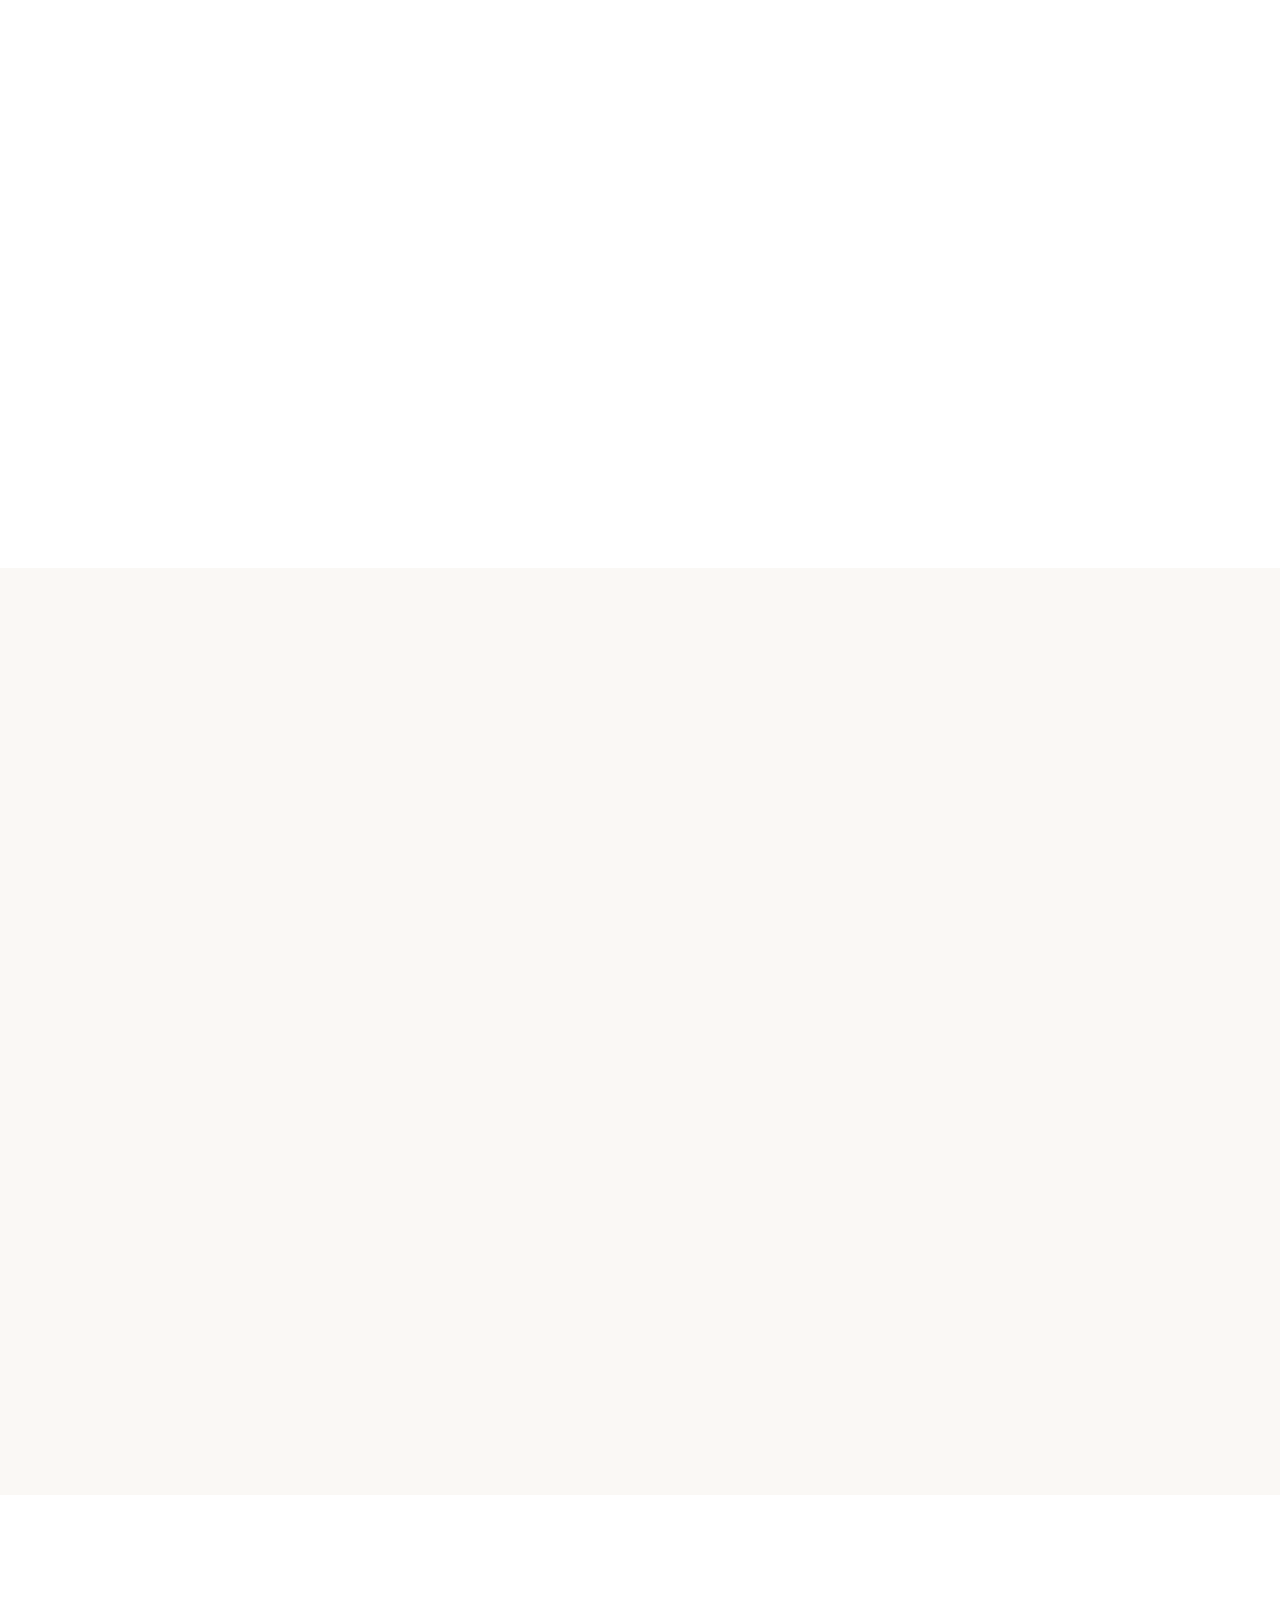
==== commit 72861ac8: "Rebuild hero section with bright photorealistic generated living room, fix duplicate header, add tag" ====
--- a/index.html
+++ b/index.html
@@ -72,10 +72,47 @@
 
     <!-- 2. HERO SECTION -->
     <section class="hero" id="hero">
-        <picture class="hero-full-picture">
-            <source media="(max-width: 1024px)" srcset="assets/hero/hero_mobile.webp">
-            <img src="assets/hero/hero_desktop.webp" alt="Infinity Atelier Luxury Interior Design Studio Kolkata" class="hero-full-img" fetchpriority="high">
-        </picture>
+        <div class="container">
+            <div class="hero-left will-animate">
+                <div class="hero-tagline-container">
+                    <span class="hero-line"></span>
+                    <span class="section-label">INTERIOR DESIGN STUDIO</span>
+                </div>
+                <h1 class="hero-title" id="hero-main-title">
+                    Designing <br>
+                    <span class="italic-title">Spaces</span>
+                </h1>
+                <p class="hero-subtitle">Bespoke interiors for modern Indian living, blending traditional craftsmanship with contemporary minimalism.</p>
+                <div class="hero-actions">
+                    <a href="#library" class="btn btn-primary" id="hero-cta-explore">
+                        Explore Our Work
+                        <svg width="18" height="18" viewBox="0 0 24 24" fill="none" stroke="currentColor" stroke-width="2"><line x1="5" y1="12" x2="19" y2="12"></line><polyline points="12 5 19 12 12 19"></polyline></svg>
+                    </a>
+                    <button class="btn btn-secondary book-consultation-trigger" id="hero-cta-consult">Book Consult</button>
+                </div>
+                
+                <!-- Bottom Metrics -->
+                <div class="hero-metrics">
+                    <div class="metric-item">
+                        <div class="metric-num">150+</div>
+                        <div class="metric-lbl">Projects Completed</div>
+                    </div>
+                    <div class="metric-item">
+                        <div class="metric-num">100%</div>
+                        <div class="metric-lbl">Client Satisfaction</div>
+                    </div>
+                </div>
+            </div>
+            
+            <div class="hero-right will-animate delay-2">
+                <div class="hero-image-wrapper">
+                    <picture>
+                        <source media="(max-width: 1024px)" srcset="assets/hero/hero_mobile.webp">
+                        <img src="assets/hero/hero_desktop.webp" alt="Infinity Atelier Modern Luxury Living Room Lounge Design">
+                    </picture>
+                </div>
+            </div>
+        </div>
     </section>
 
     <!-- 3. FEATURED IN LOGO BAR -->
@@ -521,13 +558,13 @@
 
             <!-- Before/After Slider Container -->
             <div class="slider-container will-animate">
-                <!-- After Image (Clean Japandi Bedroom Setup) -->
+                <!-- Before Image (Clipped, visible on the left) -->
                 <div class="slider-img slider-after">
-                    <img src="assets/projects/modern-living/project_14_1200.webp" alt="Yutori Finished Bedroom Interiors Minimalist">
-                </div>
-                
-                <!-- Before Image (Under Construction Raw Room) -->
-                <img class="slider-img slider-before" src="assets/projects/before_construction.webp" alt="Yutori Under Construction Room Shell">
+                    <img src="assets/projects/before_construction.webp" alt="Yutori Under Construction Room Shell">
+                </div>
+                
+                <!-- After Image (Background, visible on the right) -->
+                <img class="slider-img slider-before" src="assets/projects/modern-living/project_14_1200.webp" alt="Yutori Finished Bedroom Interiors Minimalist">
                 
                 <div class="slider-handle">
                     <div class="slider-handle-button">
--- a/css/style.css
+++ b/css/style.css
@@ -319,23 +319,64 @@
    5. Hero Section (Split Layout)
    -------------------------------------------------------------------------- */
 .hero {
-  padding-top: var(--nav-height);
-  padding-bottom: 0;
+  padding-top: calc(var(--nav-height) + 2rem);
+  padding-bottom: 5rem;
   background-color: var(--bg-primary);
+  min-height: 90vh;
+  display: flex;
+  align-items: center;
   position: relative;
   overflow: hidden;
-  width: 100%;
-}
-
-.hero-full-picture {
-  display: block;
-  width: 100%;
-}
-
-.hero-full-img {
-  width: 100%;
-  height: auto;
-  display: block;
+}
+
+.hero .container {
+  display: grid;
+  grid-template-columns: 1.15fr 0.85fr;
+  gap: 4.5rem;
+  align-items: center;
+}
+
+.hero-tagline-container {
+  display: flex;
+  align-items: center;
+  gap: 0.75rem;
+}
+
+.hero-line {
+  display: inline-block;
+  width: 24px;
+  height: 2px;
+  background-color: var(--secondary);
+  margin-bottom: 0.75rem;
+}
+
+.hero-metrics {
+  display: flex;
+  gap: 4rem;
+  margin-top: 3.5rem;
+  border-top: 1px solid rgba(45, 74, 62, 0.08);
+  padding-top: 2rem;
+}
+
+.metric-item {
+  display: flex;
+  flex-direction: column;
+}
+
+.metric-num {
+  font-family: var(--font-display);
+  font-size: 2.25rem;
+  color: var(--primary);
+  font-weight: 600;
+  line-height: 1.1;
+}
+
+.metric-lbl {
+  font-size: 0.75rem;
+  color: var(--text-secondary);
+  text-transform: uppercase;
+  letter-spacing: 0.08em;
+  margin-top: 0.25rem;
 }
 
 .hero-left {
@@ -2208,6 +2249,18 @@
     align-items: center;
   }
   
+  .hero-tagline-container {
+    justify-content: center;
+  }
+  
+  .hero-metrics {
+    justify-content: center;
+    gap: 3rem;
+    width: 100%;
+    margin-top: 2.5rem;
+    padding-top: 1.5rem;
+  }
+  
   .hero-subtitle {
     margin-left: auto;
     margin-right: auto;
@@ -2217,13 +2270,9 @@
     justify-content: center;
   }
   
-  .hero-trust {
-    justify-content: center;
-  }
-  
   .hero-image-wrapper {
-    max-width: 400px;
-    aspect-ratio: 3/3.8;
+    max-width: 450px;
+    aspect-ratio: 1;
   }
   
   .hero-float-card {
@@ -2315,8 +2364,8 @@
   }
   
   .hero {
-    padding-top: var(--nav-height);
-    padding-bottom: 0;
+    padding-top: calc(var(--nav-height) + 1.5rem);
+    padding-bottom: 3.5rem;
   }
   
   .hero-title {
@@ -2335,7 +2384,7 @@
   
   .hero-image-wrapper {
     max-width: 100%;
-    aspect-ratio: 3/4;
+    aspect-ratio: 1;
     border-radius: 16px;
     border-width: 1px;
     border-color: rgba(45, 74, 62, 0.08);
